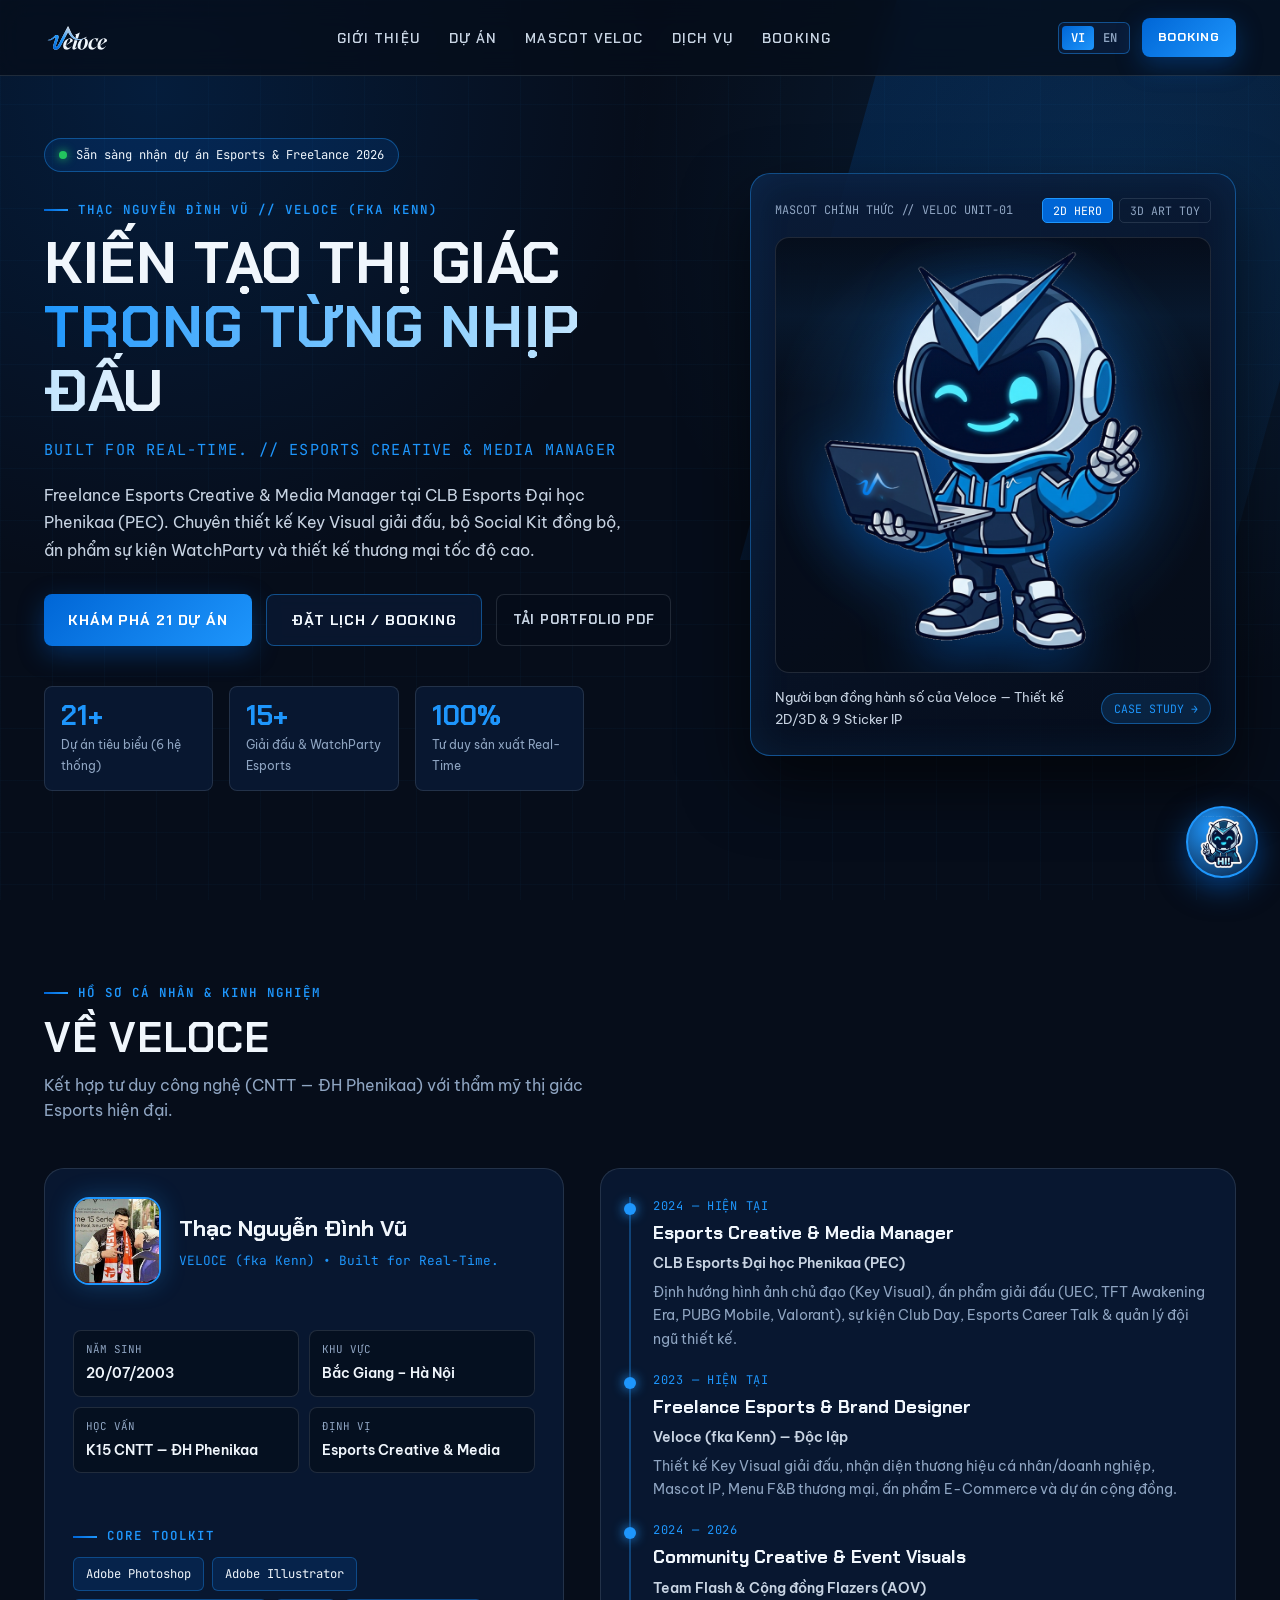
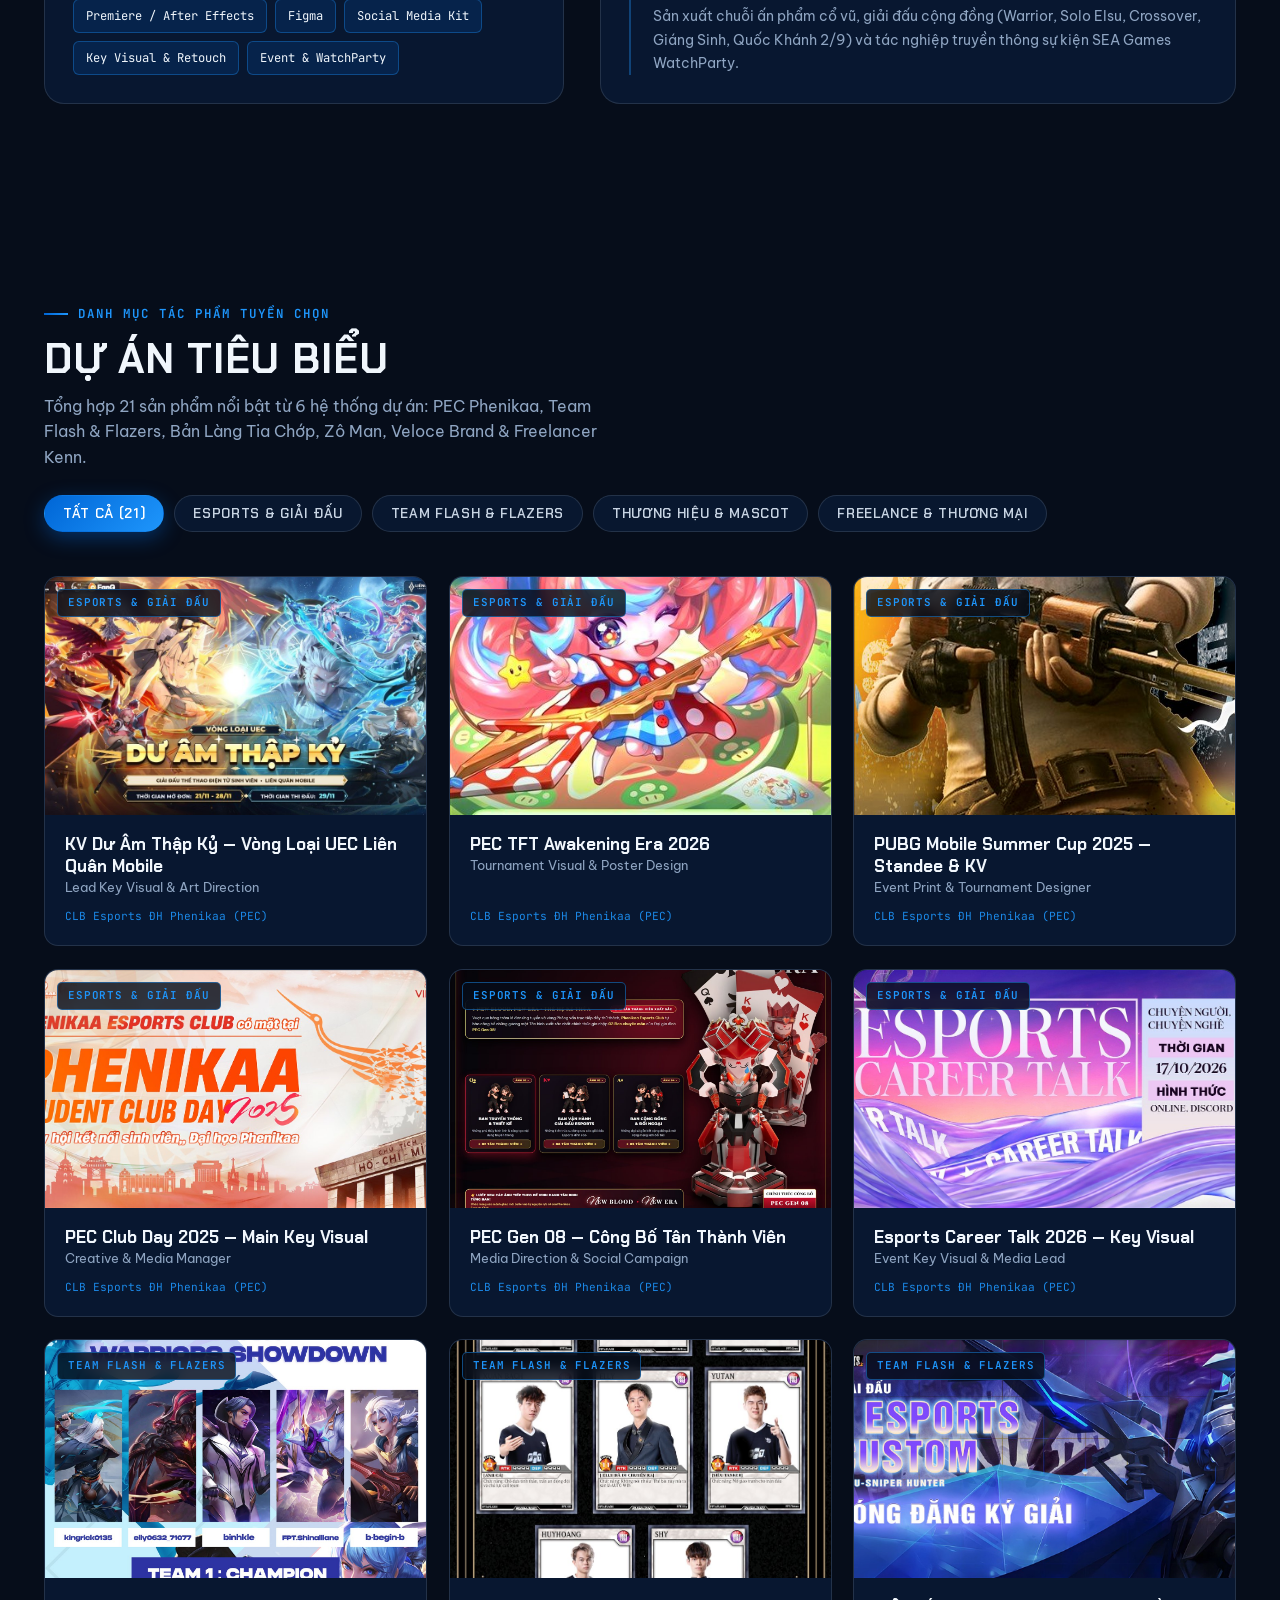
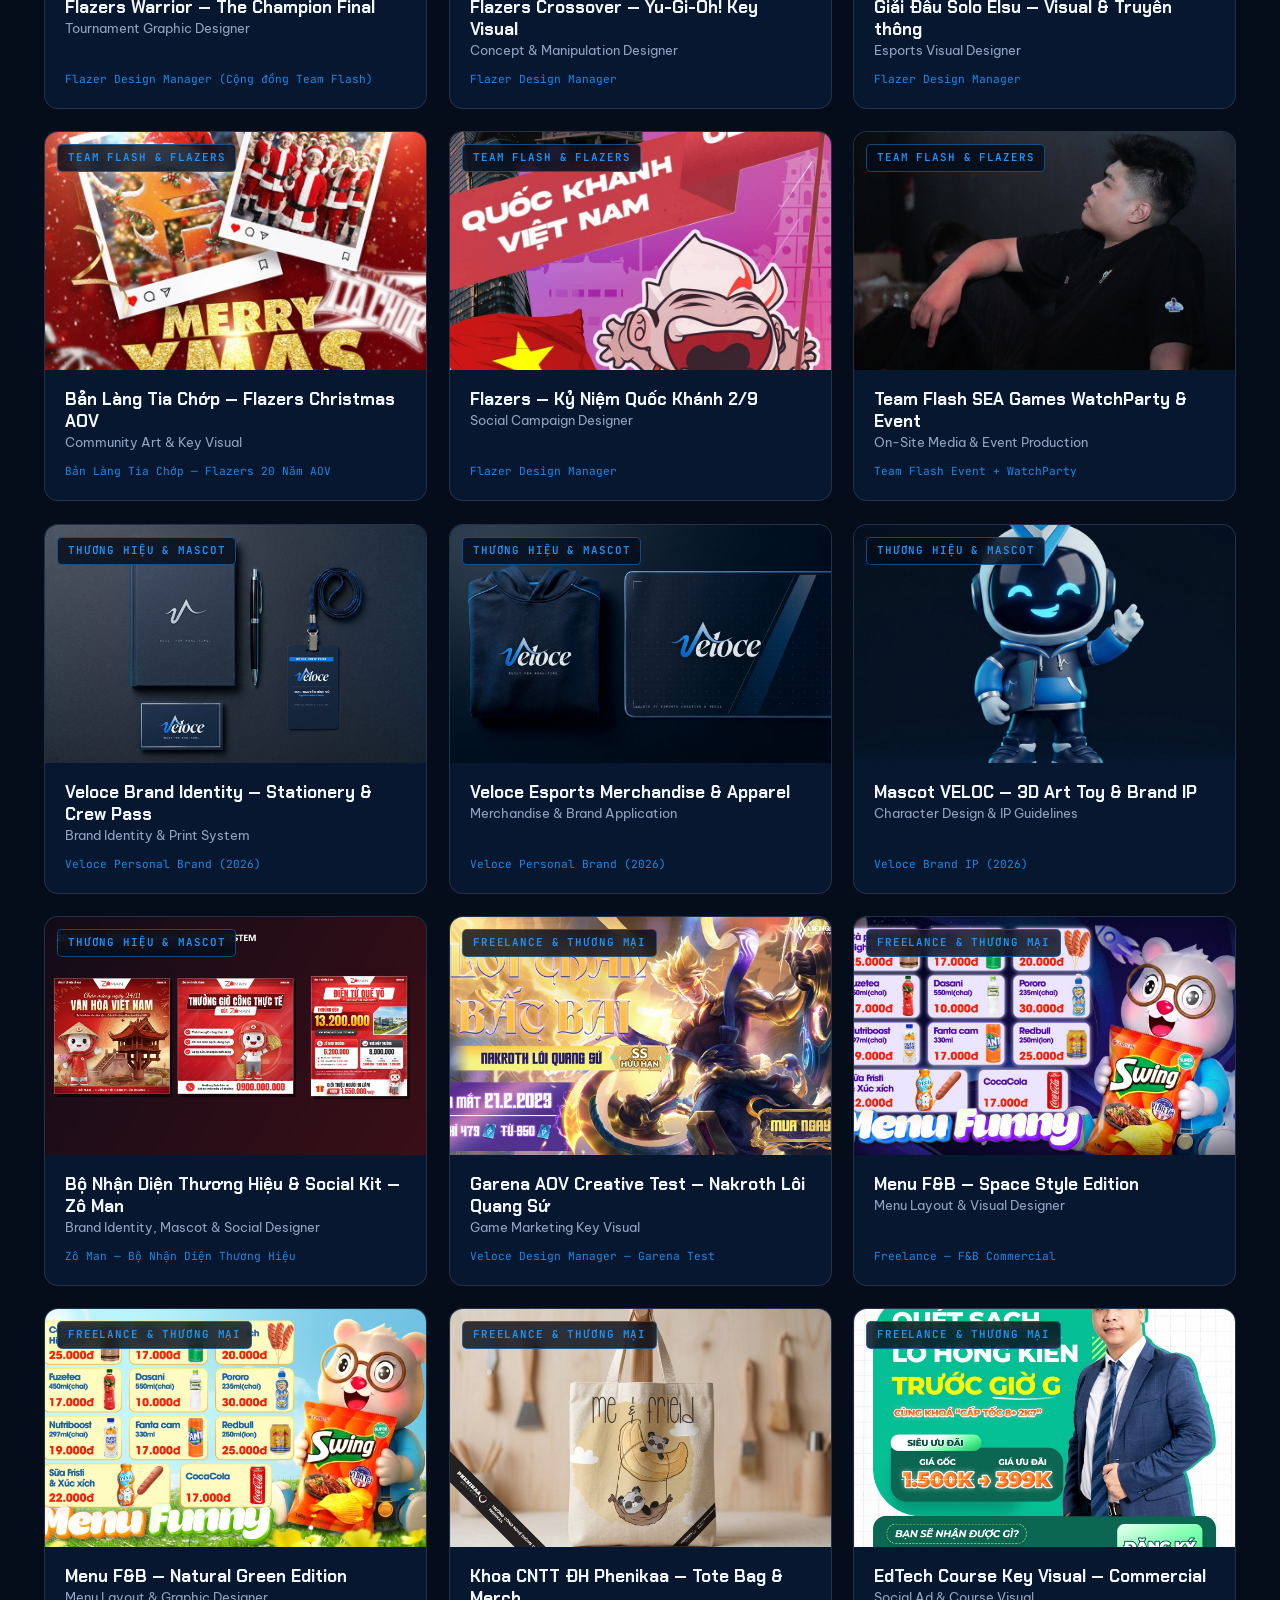
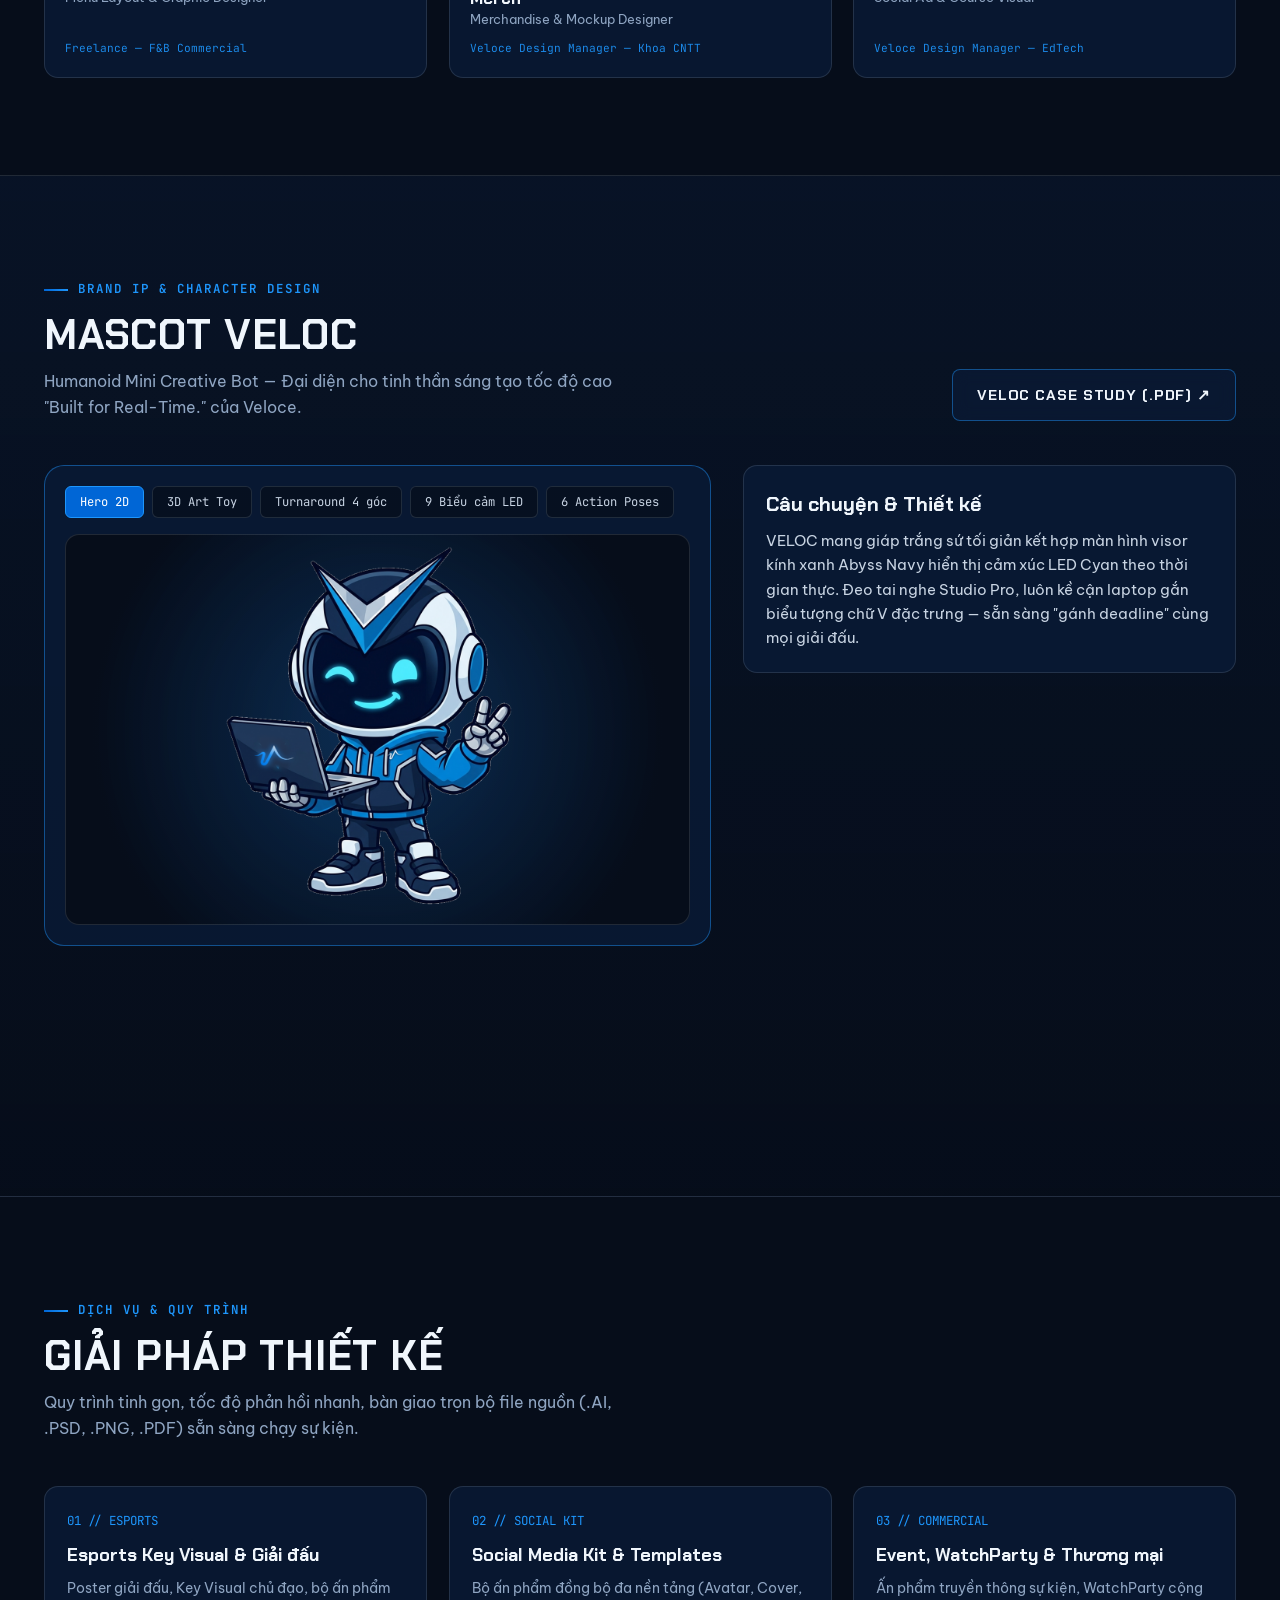
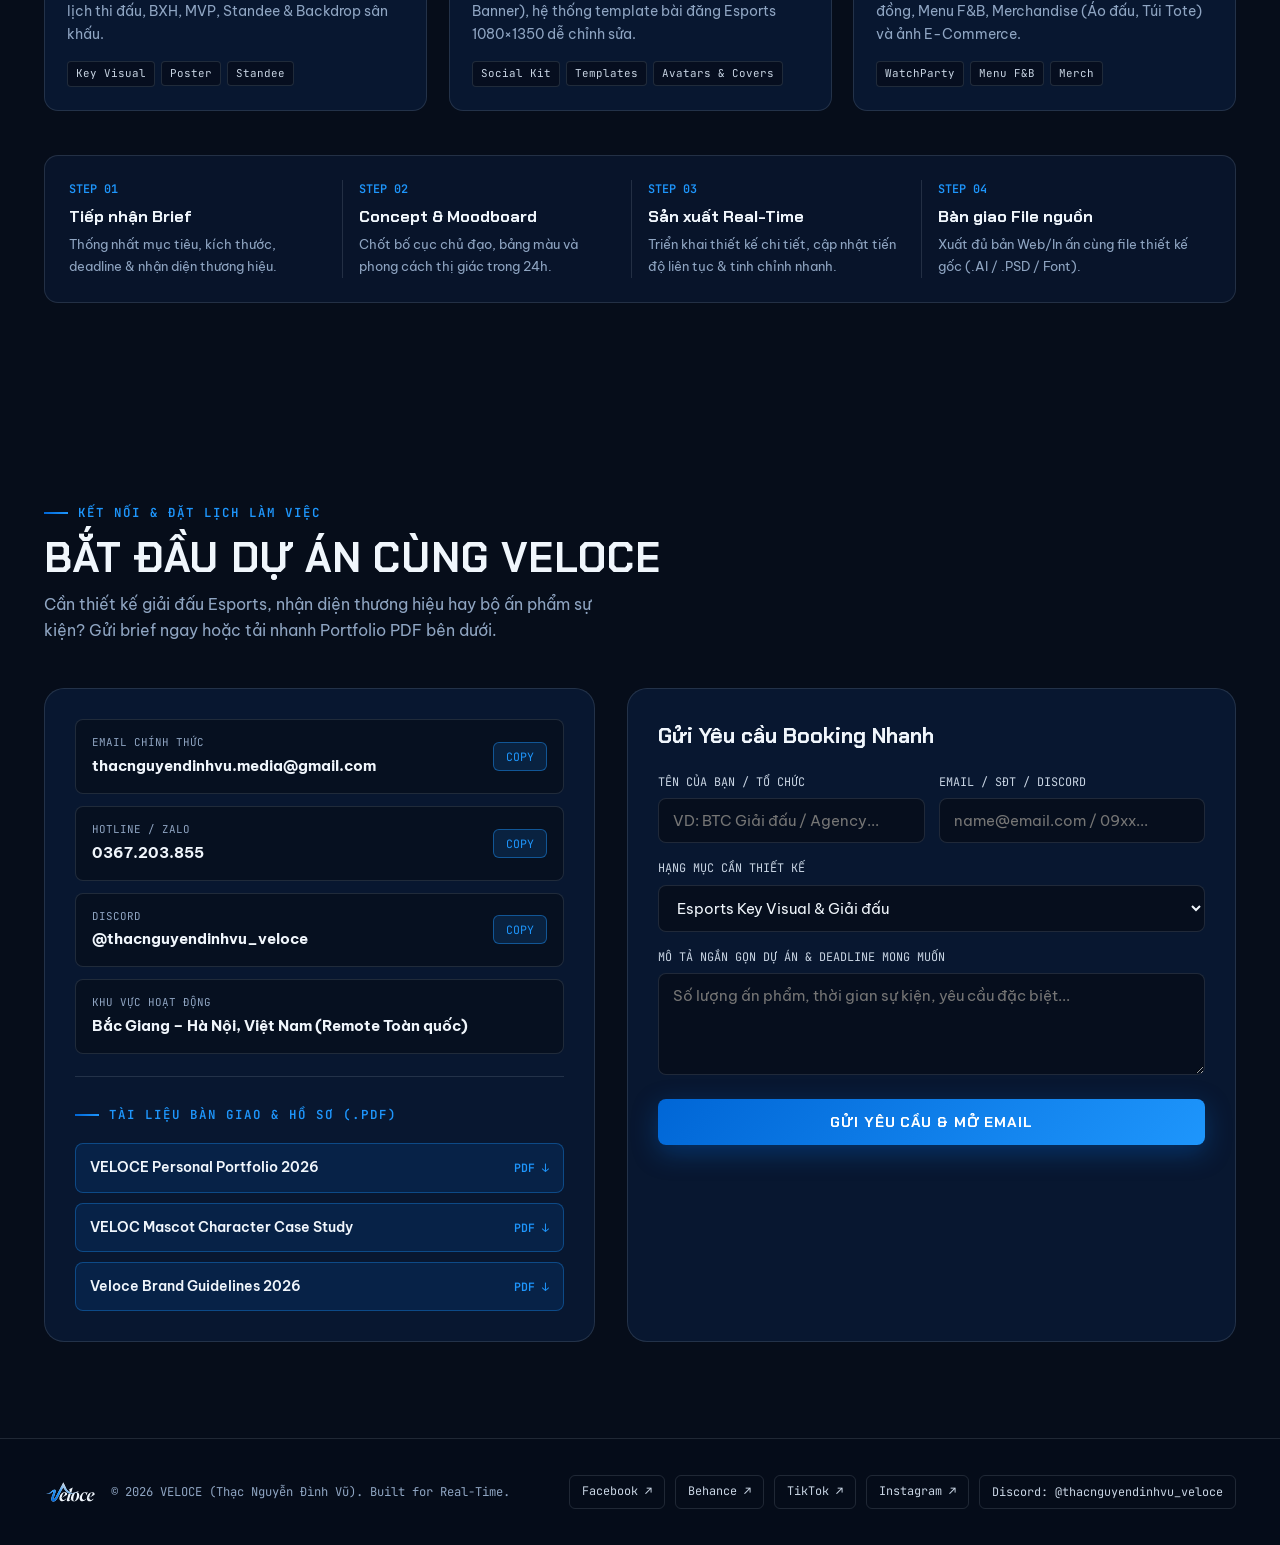
==== index.html @ 4e27f6d6 "Add files via upload" ====
<!DOCTYPE html>
<html lang="vi">
<head>
  <meta charset="UTF-8">
  <meta name="viewport" content="width=device-width, initial-scale=1.0">
  <title>VELOCE — Thạc Nguyễn Đình Vũ | Esports Creative & Media Manager</title>
  <meta name="description" content="Personal Brand & Portfolio Website của Veloce (Thạc Nguyễn Đình Vũ) — Freelance Esports Creative & Media Manager. Built for Real-Time.">
  <link rel="icon" type="image/svg+xml" href="assets/img/brand/favicon.svg">
  <link rel="preconnect" href="https://fonts.googleapis.com">
  <link rel="preconnect" href="https://fonts.gstatic.com" crossorigin>
  <link href="https://fonts.googleapis.com/css2?family=Be+Vietnam+Pro:ital,wght@0,400;0,500;0,600;0,700;1,400&family=Chakra+Petch:ital,wght@0,500;0,600;0,700;1,700&family=JetBrains+Mono:wght@400;500;600;700&display=swap" rel="stylesheet">
  <link rel="stylesheet" href="styles.css">
</head>
<body>

  <!-- ==================== NAVBAR ==================== -->
  <header class="navbar" id="navbar">
    <div class="container nav-inner">
      <a href="#top" class="nav-logo" aria-label="Veloce Home">
        <img src="assets/img/brand/veloce-logo-dark.svg" alt="VELOCE Logo">
      </a>

      <ul class="nav-links" id="navLinks">
        <li><a href="#about" data-i18n="nav_about">Giới thiệu</a></li>
        <li><a href="#portfolio" data-i18n="nav_portfolio">Dự án</a></li>
        <li><a href="#mascot" data-i18n="nav_mascot">Mascot VELOC</a></li>
        <li><a href="#services" data-i18n="nav_services">Dịch vụ</a></li>
        <li><a href="#contact" data-i18n="nav_contact">Booking</a></li>
      </ul>

      <div class="nav-actions">
        <button type="button" class="lang-toggle" id="langToggle" aria-label="Switch Language">
          <span data-lang="vi" class="active">VI</span>
          <span data-lang="en">EN</span>
        </button>
        <a href="#contact" class="btn btn-primary" style="padding:9px 16px;font-size:0.78rem;" data-i18n="nav_contact">Booking</a>
        <button type="button" class="mobile-menu-btn" id="mobileMenuBtn" aria-label="Menu">☰</button>
      </div>
    </div>
  </header>

  <!-- ==================== HERO ==================== -->
  <section class="hero" id="top">
    <div class="hero-blade" aria-hidden="true"></div>
    <div class="container hero-grid">
      <div>
        <div class="status-pill">
          <span class="status-dot"></span>
          <span data-i18n="hero_status">Sẵn sàng nhận dự án Esports & Freelance 2026</span>
        </div>

        <div class="eyebrow" data-i18n="hero_eyebrow">THẠC NGUYỄN ĐÌNH VŨ // VELOCE (FKA KENN)</div>

        <h1 class="hero-title">
          <span data-i18n="hero_title_1">KIẾN TẠO THỊ GIÁC</span><br>
          <span class="accent-text" data-i18n="hero_title_2">TRONG TỪNG NHỊP ĐẤU</span>
        </h1>

        <p class="hero-tagline" data-i18n="hero_tagline">BUILT FOR REAL-TIME. // ESPORTS CREATIVE & MEDIA MANAGER</p>

        <p class="hero-desc" data-i18n="hero_desc">
          Freelance Esports Creative & Media Manager tại CLB Esports Đại học Phenikaa (PEC). Chuyên thiết kế Key Visual giải đấu, bộ Social Kit đồng bộ, ấn phẩm sự kiện WatchParty và thiết kế thương mại tốc độ cao.
        </p>

        <div class="hero-cta">
          <a href="#portfolio" class="btn btn-primary" data-i18n="hero_cta_work">Khám phá 21 Dự án</a>
          <a href="#contact" class="btn btn-outline" data-i18n="hero_cta_book">Đặt lịch / Booking</a>
          <a href="assets/docs/VELOCE_Personal_Portfolio_2026.pdf" target="_blank" class="btn btn-ghost" data-i18n="hero_cta_pdf">Tải Portfolio PDF</a>
        </div>

        <div class="hero-stats">
          <div class="stat-card">
            <div class="stat-value">21+</div>
            <div class="stat-label" data-i18n="stat_1_lbl">Dự án tiêu biểu (6 hệ thống)</div>
          </div>
          <div class="stat-card">
            <div class="stat-value">15+</div>
            <div class="stat-label" data-i18n="stat_2_lbl">Giải đấu & WatchParty Esports</div>
          </div>
          <div class="stat-card">
            <div class="stat-value">100%</div>
            <div class="stat-label" data-i18n="stat_3_lbl">Tư duy sản xuất Real-Time</div>
          </div>
        </div>
      </div>

      <!-- Hero Mascot VELOC Interactive Stage -->
      <div class="hero-stage">
        <div class="stage-topbar">
          <span data-i18n="stage_label">MASCOT CHÍNH THỨC // VELOC UNIT-01</span>
          <div class="stage-mode-btns">
            <button type="button" class="stage-mode-btn active" data-mode="2d">2D HERO</button>
            <button type="button" class="stage-mode-btn" data-mode="3d">3D ART TOY</button>
          </div>
        </div>
        <div class="stage-viewport">
          <img id="heroStageImg" src="assets/img/mascot/veloc_hero_2d.png" alt="Mascot VELOC — Veloce Brand Companion">
        </div>
        <div class="stage-footer">
          <span data-i18n="stage_caption">Người bạn đồng hành số của Veloce — Thiết kế 2D/3D & 9 Sticker IP</span>
          <a href="#mascot" class="stage-badge">CASE STUDY →</a>
        </div>
      </div>
    </div>
  </section>

  <!-- ==================== ABOUT & EXPERIENCE ==================== -->
  <section class="section" id="about">
    <div class="container">
      <div class="section-header">
        <div>
          <div class="eyebrow" data-i18n="about_eyebrow">HỒ SƠ CÁ NHÂN & KINH NGHIỆM</div>
          <h2 class="section-title" data-i18n="about_title">VỀ VELOCE</h2>
          <p class="section-subtitle" data-i18n="about_sub">Kết hợp tư duy công nghệ (CNTT — ĐH Phenikaa) với thẩm mỹ thị giác Esports hiện đại.</p>
        </div>
      </div>

      <div class="about-grid">
        <div class="profile-card">
          <div class="profile-head">
            <img class="profile-avatar" src="assets/img/brand/portrait.jpg" alt="Thạc Nguyễn Đình Vũ — Veloce">
            <div>
              <div class="profile-name">Thạc Nguyễn Đình Vũ</div>
              <div class="profile-alias">VELOCE (fka Kenn) • Built for Real-Time.</div>
            </div>
          </div>

          <div class="profile-meta">
            <div class="meta-item">
              <span data-i18n="meta_dob_lbl">Năm sinh</span>
              <strong>20/07/2003</strong>
            </div>
            <div class="meta-item">
              <span data-i18n="meta_loc_lbl">Khu vực</span>
              <strong data-i18n="meta_loc_val">Bắc Giang – Hà Nội</strong>
            </div>
            <div class="meta-item">
              <span data-i18n="meta_edu_lbl">Học vấn</span>
              <strong data-i18n="meta_edu_val">K15 CNTT — ĐH Phenikaa</strong>
            </div>
            <div class="meta-item">
              <span data-i18n="meta_role_lbl">Định vị</span>
              <strong data-i18n="meta_role_val">Esports Creative & Media</strong>
            </div>
          </div>

          <div>
            <div class="eyebrow" style="margin-bottom:10px;">CORE TOOLKIT</div>
            <div class="skills-wrap">
              <span class="skill-chip">Adobe Photoshop</span>
              <span class="skill-chip">Adobe Illustrator</span>
              <span class="skill-chip">Premiere / After Effects</span>
              <span class="skill-chip">Figma</span>
              <span class="skill-chip">Social Media Kit</span>
              <span class="skill-chip">Key Visual & Retouch</span>
              <span class="skill-chip">Event & WatchParty</span>
            </div>
          </div>
        </div>

        <div class="timeline-card">
          <div class="timeline-list">
            <div class="timeline-item">
              <div class="tl-period" data-i18n="tl_1_period">2024 — HIỆN TẠI</div>
              <div class="tl-role" data-i18n="tl_1_role">Esports Creative & Media Manager</div>
              <div class="tl-org" data-i18n="tl_1_org">CLB Esports Đại học Phenikaa (PEC)</div>
              <p class="tl-desc" data-i18n="tl_1_desc">Định hướng hình ảnh chủ đạo (Key Visual), ấn phẩm giải đấu (UEC, TFT Awakening Era, PUBG Mobile, Valorant), sự kiện Club Day, Esports Career Talk & quản lý đội ngũ thiết kế.</p>
            </div>

            <div class="timeline-item">
              <div class="tl-period" data-i18n="tl_2_period">2023 — HIỆN TẠI</div>
              <div class="tl-role" data-i18n="tl_2_role">Freelance Esports & Brand Designer</div>
              <div class="tl-org" data-i18n="tl_2_org">Veloce (fka Kenn) — Độc lập</div>
              <p class="tl-desc" data-i18n="tl_2_desc">Thiết kế Key Visual giải đấu, nhận diện thương hiệu cá nhân/doanh nghiệp, Mascot IP, Menu F&B thương mại, ấn phẩm E-Commerce và dự án cộng đồng.</p>
            </div>

            <div class="timeline-item">
              <div class="tl-period" data-i18n="tl_3_period">2024 — 2026</div>
              <div class="tl-role" data-i18n="tl_3_role">Community Creative & Event Visuals</div>
              <div class="tl-org" data-i18n="tl_3_org">Team Flash & Cộng đồng Flazers (AOV)</div>
              <p class="tl-desc" data-i18n="tl_3_desc">Sản xuất chuỗi ấn phẩm cổ vũ, giải đấu cộng đồng (Warrior, Solo Elsu, Crossover, Giáng Sinh, Quốc Khánh 2/9) và tác nghiệp truyền thông sự kiện SEA Games WatchParty.</p>
            </div>
          </div>
        </div>
      </div>
    </div>
  </section>

  <!-- ==================== PORTFOLIO GALLERY ==================== -->
  <section class="section" id="portfolio">
    <div class="container">
      <div class="section-header">
        <div>
          <div class="eyebrow" data-i18n="port_eyebrow">DANH MỤC TÁC PHẨM TUYỂN CHỌN</div>
          <h2 class="section-title" data-i18n="port_title">DỰ ÁN TIÊU BIỂU</h2>
          <p class="section-subtitle" data-i18n="port_sub">Tổng hợp 21 sản phẩm nổi bật từ 6 hệ thống dự án: PEC Phenikaa, Team Flash & Flazers, Bản Làng Tia Chớp, Zô Man, Veloce Brand & Freelancer Kenn.</p>
        </div>

        <div class="filter-bar" role="tablist">
          <button type="button" class="filter-btn active" data-filter="all" data-i18n="filter_all">Tất cả (21)</button>
          <button type="button" class="filter-btn" data-filter="esports" data-i18n="filter_esports">Esports & Giải đấu</button>
          <button type="button" class="filter-btn" data-filter="flazers" data-i18n="filter_flazers">Team Flash & Flazers</button>
          <button type="button" class="filter-btn" data-filter="brand" data-i18n="filter_brand">Thương hiệu & Mascot</button>
          <button type="button" class="filter-btn" data-filter="freelance" data-i18n="filter_freelance">Freelance & Thương mại</button>
        </div>
      </div>

      <div class="portfolio-grid" id="portfolioGrid"></div>
    </div>
  </section>

  <!-- ==================== MASCOT VELOC CASE STUDY ==================== -->
  <section class="section mascot-section" id="mascot">
    <div class="container">
      <div class="section-header">
        <div>
          <div class="eyebrow" data-i18n="mascot_eyebrow">BRAND IP & CHARACTER DESIGN</div>
          <h2 class="section-title" data-i18n="mascot_title">MASCOT VELOC</h2>
          <p class="section-subtitle" data-i18n="mascot_sub">Humanoid Mini Creative Bot — Đại diện cho tinh thần sáng tạo tốc độ cao "Built for Real-Time." của Veloce.</p>
        </div>
        <a href="assets/docs/VELOC_Character_Portfolio_CaseStudy.pdf" target="_blank" class="btn btn-outline">
          VELOC Case Study (.PDF) ↗
        </a>
      </div>

      <div class="mascot-showcase">
        <div class="mascot-viewer">
          <div class="mascot-tabs">
            <button type="button" class="mascot-tab active" data-view="2d" data-i18n="tab_2d">Hero 2D</button>
            <button type="button" class="mascot-tab" data-view="3d" data-i18n="tab_3d">3D Art Toy</button>
            <button type="button" class="mascot-tab" data-view="turn" data-i18n="tab_turn">Turnaround 4 góc</button>
            <button type="button" class="mascot-tab" data-view="expr" data-i18n="tab_expr">9 Biểu cảm LED</button>
            <button type="button" class="mascot-tab" data-view="pose" data-i18n="tab_pose">6 Action Poses</button>
          </div>
          <div class="mascot-canvas">
            <img id="mascotMainImg" src="assets/img/mascot/veloc_hero_2d.png" alt="Mascot VELOC Showcase">
          </div>
        </div>

        <div class="mascot-info">
          <div class="lore-box">
            <h3 data-i18n="lore_title">Câu chuyện & Thiết kế</h3>
            <p data-i18n="lore_desc">
              VELOC mang giáp trắng sứ tối giản kết hợp màn hình visor kính xanh Abyss Navy hiển thị cảm xúc LED Cyan theo thời gian thực. Đeo tai nghe Studio Pro, luôn kề cận laptop gắn biểu tượng chữ V đặc trưng — sẵn sàng "gánh deadline" cùng mọi giải đấu.
            </p>
          </div>

          <div class="sticker-dock">
            <div class="eyebrow" style="margin-bottom:4px;" data-i18n="sticker_title">Bộ 9 Sticker VELOC (Bấm để tương tác)</div>
            <div class="sticker-grid" id="stickerGrid"></div>
          </div>
        </div>
      </div>
    </div>
  </section>

  <!-- ==================== SERVICES & WORKFLOW ==================== -->
  <section class="section" id="services">
    <div class="container">
      <div class="section-header">
        <div>
          <div class="eyebrow" data-i18n="svc_eyebrow">DỊCH VỤ & QUY TRÌNH</div>
          <h2 class="section-title" data-i18n="svc_title">GIẢI PHÁP THIẾT KẾ</h2>
          <p class="section-subtitle" data-i18n="svc_sub">Quy trình tinh gọn, tốc độ phản hồi nhanh, bàn giao trọn bộ file nguồn (.AI, .PSD, .PNG, .PDF) sẵn sàng chạy sự kiện.</p>
        </div>
      </div>

      <div class="services-grid">
        <div class="service-card tilt-card reveal">
          <div class="service-num">01 // ESPORTS</div>
          <h3 data-i18n="svc_1_title">Esports Key Visual & Giải đấu</h3>
          <p data-i18n="svc_1_desc">Poster giải đấu, Key Visual chủ đạo, bộ ấn phẩm lịch thi đấu, BXH, MVP, Standee & Backdrop sân khấu.</p>
          <div class="service-tags"><span>Key Visual</span><span>Poster</span><span>Standee</span></div>
        </div>

        <div class="service-card tilt-card reveal">
          <div class="service-num">02 // SOCIAL KIT</div>
          <h3 data-i18n="svc_2_title">Social Media Kit & Templates</h3>
          <p data-i18n="svc_2_desc">Bộ ấn phẩm đồng bộ đa nền tảng (Avatar, Cover, Banner), hệ thống template bài đăng Esports 1080×1350 dễ chỉnh sửa.</p>
          <div class="service-tags"><span>Social Kit</span><span>Templates</span><span>Avatars & Covers</span></div>
        </div>

        <div class="service-card tilt-card reveal">
          <div class="service-num">03 // COMMERCIAL</div>
          <h3 data-i18n="svc_4_title">Event, WatchParty & Thương mại</h3>
          <p data-i18n="svc_4_desc">Ấn phẩm truyền thông sự kiện, WatchParty cộng đồng, Menu F&B, Merchandise (Áo đấu, Túi Tote) và ảnh E-Commerce.</p>
          <div class="service-tags"><span>WatchParty</span><span>Menu F&B</span><span>Merch</span></div>
        </div>
      </div>

      <div class="workflow-strip">
        <div class="wf-step">
          <div class="wf-code">STEP 01</div>
          <h4 data-i18n="wf_1_t">Tiếp nhận Brief</h4>
          <p data-i18n="wf_1_d">Thống nhất mục tiêu, kích thước, deadline & nhận diện thương hiệu.</p>
        </div>
        <div class="wf-step">
          <div class="wf-code">STEP 02</div>
          <h4 data-i18n="wf_2_t">Concept & Moodboard</h4>
          <p data-i18n="wf_2_d">Chốt bố cục chủ đạo, bảng màu và phong cách thị giác trong 24h.</p>
        </div>
        <div class="wf-step">
          <div class="wf-code">STEP 03</div>
          <h4 data-i18n="wf_3_t">Sản xuất Real-Time</h4>
          <p data-i18n="wf_3_d">Triển khai thiết kế chi tiết, cập nhật tiến độ liên tục & tinh chỉnh nhanh.</p>
        </div>
        <div class="wf-step">
          <div class="wf-code">STEP 04</div>
          <h4 data-i18n="wf_4_t">Bàn giao File nguồn</h4>
          <p data-i18n="wf_4_d">Xuất đủ bản Web/In ấn cùng file thiết kế gốc (.AI / .PSD / Font).</p>
        </div>
      </div>
    </div>
  </section>

  <!-- ==================== CONTACT & BOOKING ==================== -->
  <section class="section" id="contact">
    <div class="container">
      <div class="section-header">
        <div>
          <div class="eyebrow" data-i18n="contact_eyebrow">KẾT NỐI & ĐẶT LỊCH LÀM VIỆC</div>
          <h2 class="section-title" data-i18n="contact_title">BẮT ĐẦU DỰ ÁN CÙNG VELOCE</h2>
          <p class="section-subtitle" data-i18n="contact_sub">Cần thiết kế giải đấu Esports, nhận diện thương hiệu hay bộ ấn phẩm sự kiện? Gửi brief ngay hoặc tải nhanh Portfolio PDF bên dưới.</p>
        </div>
      </div>

      <div class="contact-grid">
        <div class="contact-panel">
          <div class="contact-item">
            <div>
              <small data-i18n="contact_email_lbl">EMAIL CHÍNH THỨC</small>
              <strong>thacnguyendinhvu.media@gmail.com</strong>
            </div>
            <button type="button" class="copy-btn" data-copy="thacnguyendinhvu.media@gmail.com">COPY</button>
          </div>

          <div class="contact-item">
            <div>
              <small>HOTLINE / ZALO</small>
              <strong>0367.203.855</strong>
            </div>
            <button type="button" class="copy-btn" data-copy="0367203855">COPY</button>
          </div>

          <div class="contact-item">
            <div>
              <small>DISCORD</small>
              <strong>@thacnguyendinhvu_veloce</strong>
            </div>
            <button type="button" class="copy-btn" data-copy="@thacnguyendinhvu_veloce">COPY</button>
          </div>

          <div class="contact-item">
            <div>
              <small data-i18n="contact_loc_lbl">KHU VỰC HOẠT ĐỘNG</small>
              <strong data-i18n="contact_loc_val">Bắc Giang – Hà Nội, Việt Nam (Remote Toàn quốc)</strong>
            </div>
          </div>

          <div class="download-hub">
            <div class="eyebrow" style="margin-bottom:6px;" data-i18n="dl_title">Tài liệu Bàn giao & Hồ sơ (.PDF)</div>
            <div class="download-links">
              <a class="dl-card" href="assets/docs/VELOCE_Personal_Portfolio_2026.pdf" target="_blank">
                VELOCE Personal Portfolio 2026 <span>PDF ↓</span>
              </a>
              <a class="dl-card" href="assets/docs/VELOC_Character_Portfolio_CaseStudy.pdf" target="_blank">
                VELOC Mascot Character Case Study <span>PDF ↓</span>
              </a>
              <a class="dl-card" href="assets/docs/Veloce_Brand_Guidelines_2026.pdf" target="_blank">
                Veloce Brand Guidelines 2026 <span>PDF ↓</span>
              </a>
            </div>
          </div>
        </div>

        <form class="booking-form" id="bookingForm">
          <h3 style="font-family:var(--font-display);font-size:1.35rem;margin-bottom:18px;" data-i18n="form_title">Gửi Yêu cầu Booking Nhanh</h3>

          <div class="form-row">
            <div class="form-group">
              <label for="bName" data-i18n="f_name">Tên của bạn / Tổ chức</label>
              <input type="text" id="bName" required placeholder="VD: BTC Giải đấu / Agency...">
            </div>
            <div class="form-group">
              <label for="bContact" data-i18n="f_contact">Email / SĐT / Discord</label>
              <input type="text" id="bContact" required placeholder="name@email.com / 09xx...">
            </div>
          </div>

          <div class="form-group">
            <label for="bService" data-i18n="f_service">Hạng mục cần thiết kế</label>
            <select id="bService">
              <option value="Esports Key Visual & Tournament">Esports Key Visual & Giải đấu</option>
              <option value="Social Media Kit & Templates">Social Media Kit & Templates</option>
              <option value="Event / WatchParty / Commercial">Event, WatchParty & Thương mại (Menu / Merch)</option>
            </select>
          </div>

          <div class="form-group">
            <label for="bMsg" data-i18n="f_msg">Mô tả ngắn gọn dự án & Deadline mong muốn</label>
            <textarea id="bMsg" rows="4" required placeholder="Số lượng ấn phẩm, thời gian sự kiện, yêu cầu đặc biệt..."></textarea>
          </div>

          <button type="submit" class="btn btn-primary" style="width:100%;" data-i18n="f_submit">Gửi Yêu cầu & Mở Email</button>
        </form>
      </div>
    </div>
  </section>

  <!-- ==================== FOOTER ==================== -->
  <footer class="footer">
    <div class="container footer-inner">
      <div style="display:flex;align-items:center;gap:14px;flex-wrap:wrap;">
        <img src="assets/img/brand/veloce-logo-dark.svg" alt="Veloce" style="height:24px;">
        <span style="font-family:var(--font-mono);font-size:0.76rem;color:var(--text-muted);" data-i18n="footer_copy">© 2026 VELOCE (Thạc Nguyễn Đình Vũ). Built for Real-Time.</span>
      </div>
      <div class="footer-socials">
        <a href="https://www.facebook.com/TNDVVeloce5207" target="_blank" rel="noopener" class="social-pill">Facebook ↗</a>
        <a href="https://www.behance.net/TNDVVeloce" target="_blank" rel="noopener" class="social-pill">Behance ↗</a>
        <a href="https://www.tiktok.com/@nguyendinhvu_veloce" target="_blank" rel="noopener" class="social-pill">TikTok ↗</a>
        <a href="https://www.instagram.com/thacnguyendinhvu_veloce" target="_blank" rel="noopener" class="social-pill">Instagram ↗</a>
        <button type="button" class="social-pill copy-btn" data-copy="@thacnguyendinhvu_veloce" style="background:none;">Discord: @thacnguyendinhvu_veloce</button>
      </div>
    </div>
  </footer>

  <!-- ==================== LIGHTBOX MODAL ==================== -->
  <div class="lightbox" id="lightbox" role="dialog" aria-modal="true">
    <div class="lightbox-dialog">
      <div class="lightbox-media">
        <button type="button" class="lb-nav lb-prev" id="lbPrev" aria-label="Previous">‹</button>
        <img id="lbImg" src="" alt="">
        <button type="button" class="lb-nav lb-next" id="lbNext" aria-label="Next">›</button>
      </div>
      <div class="lightbox-info">
        <button type="button" class="lb-close" id="lbClose" aria-label="Close">✕</button>
        <div>
          <span class="stage-badge" id="lbCat"></span>
          <h3 id="lbTitle" style="font-family:var(--font-display);font-size:1.35rem;margin:12px 0 10px;line-height:1.25;"></h3>
          <p id="lbDesc" style="font-size:0.9rem;color:var(--frost-silver);margin-bottom:18px;"></p>

          <div class="meta-item" style="margin-bottom:10px;">
            <span data-i18n="lb_client">Hệ thống / Khách hàng</span>
            <strong id="lbClient"></strong>
          </div>
          <div class="meta-item">
            <span data-i18n="lb_role">Vai trò</span>
            <strong id="lbRole"></strong>
          </div>
        </div>
        <div style="display:flex;justify-content:space-between;align-items:center;padding-top:12px;border-top:1px solid var(--border-subtle);font-family:var(--font-mono);font-size:0.76rem;color:var(--text-muted);">
          <span id="lbCounter">1 / 21</span>
          <a href="#contact" onclick="closeLightbox()" style="color:var(--cyan-accent);font-weight:600;" data-i18n="lb_book">ĐẶT THIẾT KẾ TƯƠNG TỰ →</a>
        </div>
      </div>
    </div>
  </div>

  <!-- ==================== FLOATING MASCOT VELOC ASSISTANT ==================== -->
  <div class="veloc-widget">
    <div class="veloc-bubble" id="velocBubble">
      <div class="veloc-bubble-head">
        <span id="velocTag">VELOC // HI!</span>
        <button type="button" id="velocClose" aria-label="Close">✕</button>
      </div>
      <p class="veloc-bubble-msg" id="velocMsg"></p>
      <div class="veloc-quick-actions">
        <a href="#portfolio" class="veloc-quick-btn" data-i18n="veloc_btn_work">21 Dự án</a>
        <a href="#contact" class="veloc-quick-btn">Booking</a>
        <a href="assets/docs/VELOCE_Personal_Portfolio_2026.pdf" target="_blank" class="veloc-quick-btn">Portfolio PDF</a>
      </div>
    </div>
    <button type="button" class="veloc-fab" id="velocFab" aria-label="Mascot VELOC Assistant" title="Bấm để trò chuyện cùng VELOC!">
      <img id="velocFabImg" src="assets/img/mascot/Sticker_09_HI.png" alt="VELOC Assistant">
    </button>
  </div>

  <div class="toast" id="toast"></div>

  <script src="app.js"></script>
</body>
</html>
---- styles.css ----
/* ==========================================================================
   VELOCE PERSONAL BRAND WEBSITE — DESIGN SYSTEM & LAYOUT
   Brand Palette: Abyss Navy (#060D1A) | Deep Space (#0B1D3A) |
                  Veloce Blue (#0066D6) | Electric Cyan (#1E96FC) | Frost (#F0F6FC)
   ========================================================================== */

:root {
  --bg-abyss: #060D1A;
  --bg-space: #0B1D3A;
  --bg-card: rgba(11, 29, 58, 0.72);
  --bg-card-solid: #0D1E3B;
  --blue-core: #0066D6;
  --cyan-accent: #1E96FC;
  --cyan-glow: rgba(30, 150, 252, 0.35);
  --frost-white: #F0F6FC;
  --frost-silver: #C8D4E3;
  --text-muted: #8FA5C2;
  --border-subtle: rgba(200, 212, 227, 0.14);
  --border-bright: rgba(30, 150, 252, 0.45);
  --font-display: 'Chakra Petch', sans-serif;
  --font-body: 'Be Vietnam Pro', sans-serif;
  --font-mono: 'JetBrains Mono', monospace;
  --radius-sm: 8px;
  --radius-md: 14px;
  --radius-lg: 20px;
  --transition: 0.28s cubic-bezier(0.22, 1, 0.36, 1);
}

*, *::before, *::after {
  box-sizing: border-box;
  margin: 0;
  padding: 0;
}

html {
  scroll-behavior: smooth;
  font-size: 16px;
}

body {
  background-color: var(--bg-abyss);
  color: var(--frost-white);
  font-family: var(--font-body);
  line-height: 1.65;
  overflow-x: hidden;
  background-image:
    radial-gradient(circle at 12% 10%, rgba(0, 102, 214, 0.18), transparent 36%),
    radial-gradient(circle at 88% 22%, rgba(30, 150, 252, 0.12), transparent 38%),
    linear-gradient(rgba(30, 150, 252, 0.032) 1px, transparent 1px),
    linear-gradient(90deg, rgba(30, 150, 252, 0.032) 1px, transparent 1px);
  background-size: 100% 100%, 100% 100%, 52px 52px, 52px 52px;
  background-attachment: fixed;
}

img {
  max-width: 100%;
  display: block;
}

a {
  color: inherit;
  text-decoration: none;
}

button {
  font-family: inherit;
  cursor: pointer;
  border: none;
  background: none;
  color: inherit;
}

.container {
  width: 100%;
  max-width: 1240px;
  margin: 0 auto;
  padding: 0 24px;
}

/* ---------- HUD Utility Elements ---------- */
.eyebrow {
  display: inline-flex;
  align-items: center;
  gap: 10px;
  font-family: var(--font-mono);
  font-size: 0.78rem;
  font-weight: 600;
  letter-spacing: 0.16em;
  text-transform: uppercase;
  color: var(--cyan-accent);
  margin-bottom: 12px;
}

.eyebrow::before {
  content: '';
  width: 24px;
  height: 2px;
  background: linear-gradient(90deg, var(--blue-core), var(--cyan-accent));
  display: inline-block;
}

.section {
  padding: 96px 0;
  position: relative;
}

.section-header {
  display: flex;
  justify-content: space-between;
  align-items: flex-end;
  gap: 24px;
  margin-bottom: 44px;
  flex-wrap: wrap;
}

.section-title {
  font-family: var(--font-display);
  font-size: clamp(1.9rem, 3.2vw, 2.75rem);
  font-weight: 700;
  line-height: 1.15;
  letter-spacing: 0.02em;
  text-transform: uppercase;
}

.section-subtitle {
  color: var(--text-muted);
  max-width: 580px;
  font-size: 0.98rem;
  margin-top: 10px;
}

.accent-text {
  background: linear-gradient(100deg, #1E96FC 0%, #8FD1FF 60%, #F0F6FC 100%);
  -webkit-background-clip: text;
  -webkit-text-fill-color: transparent;
}

/* ---------- Buttons ---------- */
.btn {
  display: inline-flex;
  align-items: center;
  justify-content: center;
  gap: 10px;
  padding: 13px 24px;
  border-radius: var(--radius-sm);
  font-family: var(--font-display);
  font-size: 0.92rem;
  font-weight: 700;
  letter-spacing: 0.06em;
  text-transform: uppercase;
  transition: var(--transition);
  position: relative;
  overflow: hidden;
}

.btn-primary {
  background: linear-gradient(135deg, var(--blue-core), var(--cyan-accent));
  color: #FFFFFF;
  box-shadow: 0 8px 26px rgba(0, 102, 214, 0.35);
}

.btn-primary:hover {
  transform: translateY(-2px);
  box-shadow: 0 12px 32px rgba(30, 150, 252, 0.5);
}

.btn-outline {
  background: rgba(11, 29, 58, 0.65);
  border: 1px solid var(--border-bright);
  color: var(--frost-white);
  backdrop-filter: blur(8px);
}

.btn-outline:hover {
  background: rgba(30, 150, 252, 0.14);
  border-color: var(--cyan-accent);
  transform: translateY(-2px);
}

.btn-ghost {
  padding: 9px 16px;
  font-size: 0.82rem;
  border: 1px solid var(--border-subtle);
  background: rgba(6, 13, 26, 0.55);
  color: var(--frost-silver);
}

.btn-ghost:hover {
  border-color: var(--cyan-accent);
  color: var(--frost-white);
}

/* ---------- Navbar ---------- */
.navbar {
  position: fixed;
  top: 0;
  left: 0;
  right: 0;
  z-index: 900;
  height: 76px;
  display: flex;
  align-items: center;
  background: rgba(6, 13, 26, 0.78);
  backdrop-filter: blur(14px);
  border-bottom: 1px solid var(--border-subtle);
  transition: var(--transition);
}

.navbar.scrolled {
  height: 66px;
  background: rgba(6, 13, 26, 0.94);
  box-shadow: 0 10px 30px rgba(0, 0, 0, 0.38);
}

.nav-inner {
  display: flex;
  align-items: center;
  justify-content: space-between;
  gap: 20px;
}

.nav-logo {
  display: flex;
  align-items: center;
  gap: 12px;
}

.nav-logo img {
  height: 30px;
  width: auto;
}

.nav-links {
  display: flex;
  align-items: center;
  gap: 28px;
  list-style: none;
}

.nav-links a {
  font-family: var(--font-display);
  font-size: 0.86rem;
  font-weight: 600;
  letter-spacing: 0.08em;
  text-transform: uppercase;
  color: var(--frost-silver);
  transition: color 0.2s;
  position: relative;
}

.nav-links a:hover,
.nav-links a.active {
  color: var(--cyan-accent);
}

.nav-actions {
  display: flex;
  align-items: center;
  gap: 12px;
}

.lang-toggle {
  display: inline-flex;
  align-items: center;
  background: rgba(11, 29, 58, 0.9);
  border: 1px solid var(--border-bright);
  border-radius: 6px;
  padding: 3px;
  font-family: var(--font-mono);
  font-size: 0.76rem;
  font-weight: 600;
}

.lang-toggle span {
  padding: 4px 9px;
  border-radius: 4px;
  transition: var(--transition);
  color: var(--text-muted);
}

.lang-toggle span.active {
  background: linear-gradient(135deg, var(--blue-core), var(--cyan-accent));
  color: #FFF;
}

.mobile-menu-btn {
  display: none;
  width: 40px;
  height: 40px;
  border-radius: 8px;
  border: 1px solid var(--border-subtle);
  align-items: center;
  justify-content: center;
  font-size: 1.25rem;
}

/* ---------- Hero Section ---------- */
.hero {
  padding: 138px 0 88px;
  position: relative;
  overflow: hidden;
}

.hero-blade {
  position: absolute;
  top: -120px;
  right: -140px;
  width: 680px;
  height: 680px;
  background: linear-gradient(135deg, rgba(0, 102, 214, 0.22), rgba(30, 150, 252, 0.04));
  clip-path: polygon(28% 0, 100% 0, 72% 100%, 0% 100%);
  pointer-events: none;
  z-index: 0;
}

.hero-grid {
  display: grid;
  grid-template-columns: 1.15fr 0.85fr;
  gap: 48px;
  align-items: center;
  position: relative;
  z-index: 1;
}

.hero-grid > *,
.about-grid > *,
.mascot-showcase > *,
.contact-grid > * {
  min-width: 0;
}

.status-pill {
  display: inline-flex;
  align-items: center;
  gap: 9px;
  padding: 6px 14px;
  border-radius: 999px;
  background: rgba(0, 102, 214, 0.16);
  border: 1px solid rgba(30, 150, 252, 0.4);
  font-family: var(--font-mono);
  font-size: 0.76rem;
  color: var(--frost-white);
  margin-bottom: 20px;
}

.status-dot {
  width: 8px;
  height: 8px;
  border-radius: 50%;
  background: #22C55E;
  box-shadow: 0 0 10px #22C55E;
  animation: pulseDot 1.8s infinite;
}

@keyframes pulseDot {
  0%, 100% { opacity: 1; transform: scale(1); }
  50% { opacity: 0.45; transform: scale(1.3); }
}

.hero-title {
  font-family: var(--font-display);
  font-size: clamp(2.4rem, 4.6vw, 4rem);
  font-weight: 700;
  line-height: 1.08;
  letter-spacing: 0.01em;
  text-transform: uppercase;
  margin-bottom: 14px;
}

.hero-tagline {
  font-family: var(--font-mono);
  font-size: 0.95rem;
  color: var(--cyan-accent);
  letter-spacing: 0.08em;
  margin-bottom: 20px;
}

.hero-desc {
  color: var(--frost-silver);
  font-size: 1.03rem;
  max-width: 590px;
  margin-bottom: 30px;
}

.hero-cta {
  display: flex;
  flex-wrap: wrap;
  gap: 14px;
  margin-bottom: 40px;
}

.hero-stats {
  display: grid;
  grid-template-columns: repeat(3, 1fr);
  gap: 16px;
  max-width: 540px;
}

.stat-card {
  background: var(--bg-card);
  border: 1px solid var(--border-subtle);
  border-radius: var(--radius-sm);
  padding: 14px 16px;
  backdrop-filter: blur(8px);
}

.stat-value {
  font-family: var(--font-display);
  font-size: 1.7rem;
  font-weight: 700;
  color: var(--cyan-accent);
  line-height: 1.1;
}

.stat-label {
  font-size: 0.78rem;
  color: var(--text-muted);
  margin-top: 4px;
}

/* Hero Mascot Stage — 3D Perspective & Depth */
.hero-stage {
  position: relative;
  background: linear-gradient(155deg, rgba(11, 29, 58, 0.92), rgba(6, 13, 26, 0.94));
  border: 1px solid var(--border-bright);
  border-radius: var(--radius-lg);
  padding: 24px;
  box-shadow: 0 28px 65px rgba(0, 0, 0, 0.6), inset 0 0 42px rgba(30, 150, 252, 0.1);
  transform-style: preserve-3d;
  transition: transform 0.22s ease-out, box-shadow 0.3s ease;
  will-change: transform;
}

.hero-stage::after {
  content: '';
  position: absolute;
  inset: 0;
  border-radius: var(--radius-lg);
  background: radial-gradient(circle at var(--mx, 50%) var(--my, 50%), rgba(143, 209, 255, 0.22), transparent 55%);
  opacity: 0;
  pointer-events: none;
  transition: opacity 0.3s ease;
}

.hero-stage:hover::after {
  opacity: 1;
}

.stage-topbar {
  display: flex;
  justify-content: space-between;
  align-items: center;
  margin-bottom: 14px;
  font-family: var(--font-mono);
  font-size: 0.74rem;
  color: var(--text-muted);
}

.stage-mode-btns {
  display: flex;
  gap: 6px;
}

.stage-mode-btn {
  padding: 4px 10px;
  border-radius: 5px;
  font-family: var(--font-mono);
  font-size: 0.72rem;
  border: 1px solid var(--border-subtle);
  color: var(--text-muted);
  transition: var(--transition);
}

.stage-mode-btn.active {
  background: var(--blue-core);
  border-color: var(--cyan-accent);
  color: #FFF;
}

.stage-viewport {
  position: relative;
  aspect-ratio: 1 / 1;
  border-radius: var(--radius-md);
  background: radial-gradient(circle at 50% 48%, rgba(30, 150, 252, 0.28), rgba(6, 13, 26, 0.92) 72%);
  overflow: hidden;
  display: flex;
  align-items: center;
  justify-content: center;
  border: 1px solid var(--border-subtle);
  transform: translateZ(24px);
}

.stage-viewport::before {
  content: '';
  position: absolute;
  inset: 0;
  background: linear-gradient(180deg, transparent 0%, rgba(30, 150, 252, 0.08) 50%, transparent 100%);
  height: 36%;
  animation: hudScan 4.5s linear infinite;
  pointer-events: none;
  z-index: 2;
}

@keyframes hudScan {
  0% { transform: translateY(-100%); }
  100% { transform: translateY(380%); }
}

.stage-viewport img {
  width: 100%;
  height: 100%;
  object-fit: contain;
  transition: transform 0.45s ease;
  animation: float3D 4.2s ease-in-out infinite;
  filter: drop-shadow(0 18px 28px rgba(0, 102, 214, 0.42));
}

@keyframes float3D {
  0%, 100% { transform: translateY(0px) scale(1); }
  50% { transform: translateY(-9px) scale(1.018); }
}

.stage-viewport img.cover-fit {
  object-fit: cover;
  animation: none;
  filter: none;
}

.stage-viewport:hover img {
  transform: scale(1.045);
}

.stage-footer {
  display: flex;
  justify-content: space-between;
  align-items: center;
  margin-top: 14px;
  gap: 12px;
  font-size: 0.82rem;
  color: var(--frost-silver);
}

.stage-badge {
  font-family: var(--font-mono);
  font-size: 0.72rem;
  padding: 5px 12px;
  border-radius: 999px;
  background: rgba(30, 150, 252, 0.16);
  border: 1px solid var(--border-bright);
  color: var(--cyan-accent);
  white-space: nowrap;
  flex-shrink: 0;
}

/* ---------- About & Experience ---------- */
.about-grid {
  display: grid;
  grid-template-columns: 0.9fr 1.1fr;
  gap: 36px;
  align-items: stretch;
}

.profile-card {
  background: var(--bg-card);
  border: 1px solid var(--border-subtle);
  border-radius: var(--radius-lg);
  padding: 28px;
  display: flex;
  flex-direction: column;
  justify-content: space-between;
  gap: 20px;
}

.profile-head {
  display: flex;
  align-items: center;
  gap: 18px;
}

.profile-avatar {
  width: 88px;
  height: 88px;
  border-radius: 16px;
  object-fit: cover;
  border: 2px solid var(--cyan-accent);
  box-shadow: 0 0 24px rgba(30, 150, 252, 0.3);
}

.profile-name {
  font-family: var(--font-display);
  font-size: 1.4rem;
  font-weight: 700;
}

.profile-alias {
  font-family: var(--font-mono);
  font-size: 0.8rem;
  color: var(--cyan-accent);
  margin-top: 2px;
}

.profile-meta {
  display: grid;
  grid-template-columns: 1fr 1fr;
  gap: 10px;
}

.meta-item {
  background: rgba(6, 13, 26, 0.65);
  border: 1px solid var(--border-subtle);
  border-radius: var(--radius-sm);
  padding: 10px 12px;
}

.meta-item span {
  display: block;
  font-family: var(--font-mono);
  font-size: 0.68rem;
  color: var(--text-muted);
  text-transform: uppercase;
}

.meta-item strong {
  font-size: 0.86rem;
  color: var(--frost-white);
  font-weight: 600;
}

.skills-wrap {
  display: flex;
  flex-wrap: wrap;
  gap: 8px;
}

.skill-chip {
  font-family: var(--font-mono);
  font-size: 0.76rem;
  padding: 6px 12px;
  border-radius: 6px;
  background: rgba(0, 102, 214, 0.16);
  border: 1px solid rgba(30, 150, 252, 0.35);
  color: var(--frost-white);
}

.timeline-card {
  background: var(--bg-card);
  border: 1px solid var(--border-subtle);
  border-radius: var(--radius-lg);
  padding: 28px;
}

.timeline-list {
  display: flex;
  flex-direction: column;
  gap: 20px;
  position: relative;
  padding-left: 22px;
  border-left: 2px solid rgba(30, 150, 252, 0.35);
}

.timeline-item {
  position: relative;
}

.timeline-item::before {
  content: '';
  position: absolute;
  left: -29px;
  top: 6px;
  width: 12px;
  height: 12px;
  border-radius: 50%;
  background: var(--cyan-accent);
  box-shadow: 0 0 12px var(--cyan-accent);
}

.tl-period {
  font-family: var(--font-mono);
  font-size: 0.75rem;
  color: var(--cyan-accent);
  letter-spacing: 0.06em;
}

.tl-role {
  font-family: var(--font-display);
  font-size: 1.12rem;
  font-weight: 700;
  margin: 2px 0 4px;
}

.tl-org {
  font-size: 0.86rem;
  color: var(--frost-silver);
  font-weight: 600;
  margin-bottom: 6px;
}

.tl-desc {
  font-size: 0.88rem;
  color: var(--text-muted);
}

/* ---------- Portfolio Gallery ---------- */
.filter-bar {
  display: flex;
  flex-wrap: wrap;
  gap: 10px;
}

.filter-btn {
  padding: 9px 18px;
  border-radius: 999px;
  font-family: var(--font-display);
  font-size: 0.84rem;
  font-weight: 600;
  letter-spacing: 0.05em;
  text-transform: uppercase;
  background: rgba(11, 29, 58, 0.7);
  border: 1px solid var(--border-subtle);
  color: var(--frost-silver);
  transition: var(--transition);
}

.filter-btn:hover {
  border-color: var(--cyan-accent);
  color: var(--frost-white);
}

.filter-btn.active {
  background: linear-gradient(135deg, var(--blue-core), var(--cyan-accent));
  border-color: transparent;
  color: #FFF;
  box-shadow: 0 6px 20px rgba(0, 102, 214, 0.4);
}

.portfolio-grid {
  display: grid;
  grid-template-columns: repeat(3, 1fr);
  gap: 22px;
}

.project-card {
  background: var(--bg-card);
  border: 1px solid var(--border-subtle);
  border-radius: var(--radius-md);
  overflow: hidden;
  display: flex;
  flex-direction: column;
  transition: var(--transition);
  cursor: pointer;
}

.project-card:hover {
  transform: translateY(-6px);
  border-color: var(--cyan-accent);
  box-shadow: 0 18px 42px rgba(0, 0, 0, 0.5), 0 0 24px rgba(30, 150, 252, 0.18);
}

.project-thumb {
  position: relative;
  aspect-ratio: 16 / 10;
  overflow: hidden;
  background: #060D1A;
}

.project-thumb img {
  width: 100%;
  height: 100%;
  object-fit: cover;
  transition: transform 0.5s cubic-bezier(0.22, 1, 0.36, 1);
}

.project-card:hover .project-thumb img {
  transform: scale(1.06);
}

.project-cat-badge {
  position: absolute;
  top: 12px;
  left: 12px;
  font-family: var(--font-mono);
  font-size: 0.68rem;
  font-weight: 600;
  text-transform: uppercase;
  letter-spacing: 0.08em;
  padding: 4px 10px;
  border-radius: 5px;
  background: rgba(6, 13, 26, 0.82);
  border: 1px solid var(--border-bright);
  color: var(--cyan-accent);
  backdrop-filter: blur(6px);
}

.project-zoom-hint {
  position: absolute;
  right: 12px;
  bottom: 12px;
  width: 34px;
  height: 34px;
  border-radius: 8px;
  background: rgba(6, 13, 26, 0.82);
  border: 1px solid var(--border-subtle);
  display: flex;
  align-items: center;
  justify-content: center;
  color: var(--frost-white);
  opacity: 0;
  transform: translateY(6px);
  transition: var(--transition);
}

.project-card:hover .project-zoom-hint {
  opacity: 1;
  transform: translateY(0);
}

.project-body {
  padding: 18px 20px 20px;
  flex: 1;
  display: flex;
  flex-direction: column;
  justify-content: space-between;
  gap: 8px;
}

.project-title {
  font-family: var(--font-display);
  font-size: 1.06rem;
  font-weight: 700;
  line-height: 1.3;
  color: var(--frost-white);
}

.project-meta {
  font-size: 0.83rem;
  color: var(--text-muted);
}

.project-source {
  font-family: var(--font-mono);
  font-size: 0.7rem;
  color: var(--cyan-accent);
  opacity: 0.9;
}

/* ---------- Mascot VELOC Case Study Section ---------- */
.mascot-section {
  background: linear-gradient(180deg, rgba(11, 29, 58, 0.36), rgba(6, 13, 26, 0.6));
  border-top: 1px solid var(--border-subtle);
  border-bottom: 1px solid var(--border-subtle);
}

.mascot-showcase {
  display: grid;
  grid-template-columns: 1.15fr 0.85fr;
  gap: 32px;
  align-items: start;
}

.mascot-viewer {
  background: var(--bg-card);
  border: 1px solid var(--border-bright);
  border-radius: var(--radius-lg);
  padding: 20px;
}

.mascot-tabs {
  display: flex;
  flex-wrap: wrap;
  gap: 8px;
  margin-bottom: 16px;
}

.mascot-tab {
  padding: 7px 14px;
  border-radius: 6px;
  font-family: var(--font-mono);
  font-size: 0.76rem;
  background: rgba(6, 13, 26, 0.7);
  border: 1px solid var(--border-subtle);
  color: var(--frost-silver);
  transition: var(--transition);
}

.mascot-tab.active {
  background: var(--blue-core);
  border-color: var(--cyan-accent);
  color: #FFF;
}

.mascot-canvas {
  aspect-ratio: 16 / 10;
  border-radius: var(--radius-md);
  background: radial-gradient(circle at 50% 50%, rgba(30, 150, 252, 0.18), #060D1A 78%);
  border: 1px solid var(--border-subtle);
  overflow: hidden;
  display: flex;
  align-items: center;
  justify-content: center;
}

.mascot-canvas img {
  width: 100%;
  height: 100%;
  object-fit: contain;
}

.mascot-info {
  display: flex;
  flex-direction: column;
  gap: 20px;
}

.lore-box {
  background: var(--bg-card);
  border: 1px solid var(--border-subtle);
  border-radius: var(--radius-md);
  padding: 22px;
}

.lore-box h3 {
  font-family: var(--font-display);
  font-size: 1.25rem;
  margin-bottom: 8px;
}

.lore-box p {
  font-size: 0.92rem;
  color: var(--frost-silver);
}

.sticker-dock {
  background: var(--bg-card);
  border: 1px solid var(--border-subtle);
  border-radius: var(--radius-md);
  padding: 20px;
}

.sticker-grid {
  display: grid;
  grid-template-columns: repeat(3, 1fr);
  gap: 10px;
  margin-top: 12px;
}

.sticker-btn {
  background: rgba(6, 13, 26, 0.7);
  border: 1px solid var(--border-subtle);
  border-radius: 10px;
  padding: 8px;
  display: flex;
  flex-direction: column;
  align-items: center;
  gap: 4px;
  transition: var(--transition);
}

.sticker-btn:hover,
.sticker-btn.active {
  border-color: var(--cyan-accent);
  background: rgba(30, 150, 252, 0.15);
  transform: translateY(-3px);
}

.sticker-btn img {
  width: 64px;
  height: 64px;
  object-fit: contain;
}

.sticker-btn span {
  font-family: var(--font-mono);
  font-size: 0.66rem;
  color: var(--text-muted);
}

/* ---------- Services & Workflow ---------- */
.services-grid {
  display: grid;
  grid-template-columns: repeat(3, 1fr);
  gap: 22px;
  margin-bottom: 44px;
}

/* ---------- 3D Tilt & Scroll Reveal Effects ---------- */
.tilt-card {
  transform-style: preserve-3d;
  will-change: transform;
  position: relative;
}

.tilt-card::before {
  content: '';
  position: absolute;
  inset: 0;
  border-radius: inherit;
  background: radial-gradient(circle at var(--mx, 50%) var(--my, 50%), rgba(30, 150, 252, 0.22), transparent 58%);
  opacity: 0;
  pointer-events: none;
  transition: opacity 0.28s ease;
  z-index: 3;
}

.tilt-card:hover::before {
  opacity: 1;
}

.reveal {
  opacity: 0;
  transform: translateY(26px) perspective(900px) rotateX(5deg);
  transition: opacity 0.65s cubic-bezier(0.22, 1, 0.36, 1), transform 0.65s cubic-bezier(0.22, 1, 0.36, 1);
}

.reveal.visible {
  opacity: 1;
  transform: translateY(0) perspective(900px) rotateX(0deg);
}

.hero-blade {
  animation: bladeDrift 12s ease-in-out infinite alternate;
}

@keyframes bladeDrift {
  0% { transform: translate(0, 0) rotate(0deg); }
  100% { transform: translate(-24px, 16px) rotate(1.5deg); }
}

.veloc-fab {
  animation: fabPulse 3.4s ease-in-out infinite;
}

@keyframes fabPulse {
  0%, 100% { box-shadow: 0 10px 30px rgba(0, 102, 214, 0.55); transform: translateY(0); }
  50% { box-shadow: 0 16px 38px rgba(30, 150, 252, 0.78); transform: translateY(-5px); }
}

.service-card {
  background: var(--bg-card);
  border: 1px solid var(--border-subtle);
  border-radius: var(--radius-md);
  padding: 24px 22px;
  transition: var(--transition);
  position: relative;
}

.service-card:hover {
  border-color: var(--cyan-accent);
  transform: translateY(-4px);
}

.service-num {
  font-family: var(--font-mono);
  font-size: 0.78rem;
  color: var(--cyan-accent);
  margin-bottom: 12px;
}

.service-card h3 {
  font-family: var(--font-display);
  font-size: 1.12rem;
  font-weight: 700;
  margin-bottom: 10px;
  line-height: 1.3;
}

.service-card p {
  font-size: 0.88rem;
  color: var(--text-muted);
  margin-bottom: 14px;
}

.service-tags {
  display: flex;
  flex-wrap: wrap;
  gap: 6px;
}

.service-tags span {
  font-family: var(--font-mono);
  font-size: 0.68rem;
  padding: 3px 8px;
  border-radius: 4px;
  background: rgba(6, 13, 26, 0.75);
  border: 1px solid var(--border-subtle);
  color: var(--frost-silver);
}

.workflow-strip {
  display: grid;
  grid-template-columns: repeat(4, 1fr);
  gap: 16px;
  background: rgba(11, 29, 58, 0.55);
  border: 1px solid var(--border-subtle);
  border-radius: var(--radius-md);
  padding: 24px;
}

.wf-step {
  padding-right: 12px;
  border-right: 1px solid var(--border-subtle);
}

.wf-step:last-child {
  border-right: none;
}

.wf-step .wf-code {
  font-family: var(--font-mono);
  font-size: 0.74rem;
  color: var(--cyan-accent);
  font-weight: 600;
}

.wf-step h4 {
  font-family: var(--font-display);
  font-size: 1rem;
  margin: 4px 0;
}

.wf-step p {
  font-size: 0.83rem;
  color: var(--text-muted);
}

/* ---------- Contact & Booking ---------- */
.contact-grid {
  display: grid;
  grid-template-columns: 0.95fr 1.05fr;
  gap: 32px;
}

.contact-panel,
.booking-form {
  background: var(--bg-card);
  border: 1px solid var(--border-subtle);
  border-radius: var(--radius-lg);
  padding: 30px;
}

.contact-item {
  display: flex;
  align-items: center;
  justify-content: space-between;
  gap: 12px;
  padding: 14px 16px;
  background: rgba(6, 13, 26, 0.7);
  border: 1px solid var(--border-subtle);
  border-radius: var(--radius-sm);
  margin-bottom: 12px;
}

.contact-item small {
  display: block;
  font-family: var(--font-mono);
  font-size: 0.68rem;
  color: var(--text-muted);
  text-transform: uppercase;
}

.contact-item strong {
  font-size: 0.94rem;
  color: var(--frost-white);
  word-break: break-all;
}

.copy-btn {
  padding: 6px 12px;
  border-radius: 6px;
  font-family: var(--font-mono);
  font-size: 0.72rem;
  background: rgba(30, 150, 252, 0.15);
  border: 1px solid var(--border-bright);
  color: var(--cyan-accent);
  flex-shrink: 0;
  transition: var(--transition);
}

.copy-btn:hover {
  background: var(--blue-core);
  color: #FFF;
}

.download-hub {
  margin-top: 22px;
  padding-top: 20px;
  border-top: 1px solid var(--border-subtle);
}

.download-links {
  display: flex;
  flex-direction: column;
  gap: 10px;
  margin-top: 12px;
}

.dl-card {
  display: flex;
  align-items: center;
  justify-content: space-between;
  padding: 12px 14px;
  border-radius: var(--radius-sm);
  background: rgba(0, 102, 214, 0.14);
  border: 1px solid rgba(30, 150, 252, 0.35);
  font-size: 0.88rem;
  font-weight: 600;
  transition: var(--transition);
}

.dl-card:hover {
  background: rgba(30, 150, 252, 0.24);
  transform: translateX(4px);
}

.dl-card span {
  font-family: var(--font-mono);
  font-size: 0.72rem;
  color: var(--cyan-accent);
}

.form-group {
  margin-bottom: 16px;
}

.form-group label {
  display: block;
  font-family: var(--font-mono);
  font-size: 0.74rem;
  color: var(--frost-silver);
  text-transform: uppercase;
  margin-bottom: 6px;
}

.form-group input,
.form-group select,
.form-group textarea {
  width: 100%;
  padding: 12px 14px;
  border-radius: var(--radius-sm);
  background: rgba(6, 13, 26, 0.85);
  border: 1px solid var(--border-subtle);
  color: var(--frost-white);
  font-family: var(--font-body);
  font-size: 0.92rem;
  outline: none;
  transition: border-color 0.2s;
}

.form-group input:focus,
.form-group select:focus,
.form-group textarea:focus {
  border-color: var(--cyan-accent);
}

.form-row {
  display: grid;
  grid-template-columns: 1fr 1fr;
  gap: 14px;
}

/* ---------- Footer ---------- */
.footer {
  padding: 36px 0;
  border-top: 1px solid var(--border-subtle);
  background: rgba(6, 13, 26, 0.92);
}

.footer-inner {
  display: flex;
  justify-content: space-between;
  align-items: center;
  flex-wrap: wrap;
  gap: 18px;
}

.footer-socials {
  display: flex;
  flex-wrap: wrap;
  gap: 10px;
}

.social-pill {
  font-family: var(--font-mono);
  font-size: 0.74rem;
  padding: 6px 12px;
  border-radius: 6px;
  border: 1px solid var(--border-subtle);
  color: var(--frost-silver);
  transition: var(--transition);
}

.social-pill:hover {
  border-color: var(--cyan-accent);
  color: var(--cyan-accent);
}

/* ---------- Lightbox Modal ---------- */
.lightbox {
  position: fixed;
  inset: 0;
  z-index: 1200;
  background: rgba(4, 9, 18, 0.92);
  backdrop-filter: blur(12px);
  display: none;
  align-items: center;
  justify-content: center;
  padding: 24px;
}

.lightbox.open {
  display: flex;
}

.lightbox-dialog {
  width: 100%;
  max-width: 1080px;
  max-height: 92vh;
  background: var(--bg-card-solid);
  border: 1px solid var(--border-bright);
  border-radius: var(--radius-lg);
  overflow: hidden;
  display: grid;
  grid-template-columns: 1.45fr 0.75fr;
  box-shadow: 0 30px 80px rgba(0, 0, 0, 0.7);
}

.lightbox-media {
  background: #040914;
  display: flex;
  align-items: center;
  justify-content: center;
  padding: 16px;
  position: relative;
  min-height: 360px;
}

.lightbox-media img {
  max-height: 78vh;
  max-width: 100%;
  object-fit: contain;
  border-radius: 8px;
}

.lb-nav {
  position: absolute;
  top: 50%;
  transform: translateY(-50%);
  width: 42px;
  height: 42px;
  border-radius: 50%;
  background: rgba(6, 13, 26, 0.85);
  border: 1px solid var(--border-bright);
  color: #FFF;
  font-size: 1.2rem;
  display: flex;
  align-items: center;
  justify-content: center;
}

.lb-prev { left: 14px; }
.lb-next { right: 14px; }

.lightbox-info {
  padding: 26px;
  display: flex;
  flex-direction: column;
  justify-content: space-between;
  gap: 16px;
  overflow-y: auto;
}

.lb-close {
  align-self: flex-end;
  width: 36px;
  height: 36px;
  border-radius: 8px;
  border: 1px solid var(--border-subtle);
  font-size: 1.2rem;
}

.lb-close:hover {
  border-color: var(--cyan-accent);
  color: var(--cyan-accent);
}

/* ---------- Floating VELOC Mascot Assistant ---------- */
.veloc-widget {
  position: fixed;
  right: 22px;
  bottom: 22px;
  z-index: 980;
  display: flex;
  flex-direction: column;
  align-items: flex-end;
  gap: 10px;
}

.veloc-bubble {
  width: 280px;
  background: rgba(11, 29, 58, 0.96);
  border: 1px solid var(--border-bright);
  border-radius: 16px 16px 4px 16px;
  padding: 14px 16px;
  box-shadow: 0 14px 36px rgba(0, 0, 0, 0.55);
  backdrop-filter: blur(10px);
  display: none;
  animation: fadeUp 0.25s ease;
}

.veloc-bubble.open {
  display: block;
}

@keyframes fadeUp {
  from { opacity: 0; transform: translateY(8px); }
  to { opacity: 1; transform: translateY(0); }
}

.veloc-bubble-head {
  display: flex;
  justify-content: space-between;
  align-items: center;
  margin-bottom: 6px;
  font-family: var(--font-mono);
  font-size: 0.72rem;
  color: var(--cyan-accent);
}

.veloc-bubble-msg {
  font-size: 0.85rem;
  color: var(--frost-white);
  margin-bottom: 12px;
}

.veloc-quick-actions {
  display: flex;
  flex-wrap: wrap;
  gap: 6px;
}

.veloc-quick-btn {
  font-family: var(--font-mono);
  font-size: 0.7rem;
  padding: 5px 10px;
  border-radius: 6px;
  background: rgba(0, 102, 214, 0.24);
  border: 1px solid rgba(30, 150, 252, 0.45);
  color: var(--frost-white);
}

.veloc-quick-btn:hover {
  background: var(--blue-core);
}

.veloc-fab {
  width: 72px;
  height: 72px;
  border-radius: 50%;
  background: radial-gradient(circle at 35% 30%, #1E96FC, #0B1D3A);
  border: 2px solid var(--cyan-accent);
  box-shadow: 0 10px 30px rgba(0, 102, 214, 0.55);
  padding: 6px;
  transition: transform 0.25s ease;
  position: relative;
}

.veloc-fab:hover {
  transform: scale(1.08) rotate(-4deg);
}

.veloc-fab img {
  width: 100%;
  height: 100%;
  object-fit: contain;
}

/* ---------- Toast ---------- */
.toast {
  position: fixed;
  left: 50%;
  bottom: 26px;
  transform: translateX(-50%) translateY(20px);
  background: linear-gradient(135deg, var(--blue-core), var(--cyan-accent));
  color: #FFF;
  font-family: var(--font-mono);
  font-size: 0.82rem;
  padding: 10px 20px;
  border-radius: 999px;
  box-shadow: 0 10px 30px rgba(0, 0, 0, 0.45);
  opacity: 0;
  pointer-events: none;
  transition: var(--transition);
  z-index: 1500;
}

.toast.show {
  opacity: 1;
  transform: translateX(-50%) translateY(0);
}

/* ---------- Responsive ---------- */
@media (max-width: 1024px) {
  .hero-grid,
  .about-grid,
  .mascot-showcase,
  .contact-grid,
  .lightbox-dialog {
    grid-template-columns: 1fr;
  }
  .portfolio-grid {
    grid-template-columns: repeat(2, 1fr);
  }
  .services-grid,
  .workflow-strip {
    grid-template-columns: repeat(2, 1fr);
  }
  .wf-step {
    border-right: none;
    border-bottom: 1px solid var(--border-subtle);
    padding-bottom: 14px;
  }
}

@media (max-width: 760px) {
  .container {
    padding: 0 16px;
  }
  .nav-actions .btn-primary {
    display: none;
  }
  .nav-links {
    display: none;
    position: absolute;
    top: 66px;
    left: 0;
    right: 0;
    flex-direction: column;
    background: rgba(6, 13, 26, 0.98);
    padding: 20px;
    border-bottom: 1px solid var(--border-subtle);
  }
  .nav-links.open {
    display: flex;
  }
  .mobile-menu-btn {
    display: inline-flex;
  }
  .portfolio-grid,
  .services-grid,
  .workflow-strip,
  .form-row {
    grid-template-columns: 1fr;
  }
  .hero {
    padding: 102px 0 56px;
  }
  .hero-title {
    font-size: 2rem;
  }
  .hero-tagline {
    font-size: 0.8rem;
  }
  .hero-stats {
    grid-template-columns: repeat(3, minmax(0, 1fr));
    gap: 8px;
  }
  .stat-card {
    padding: 10px;
  }
  .stat-value {
    font-size: 1.35rem;
  }
  .stat-label {
    font-size: 0.7rem;
  }
  .section {
    padding: 64px 0;
  }
}
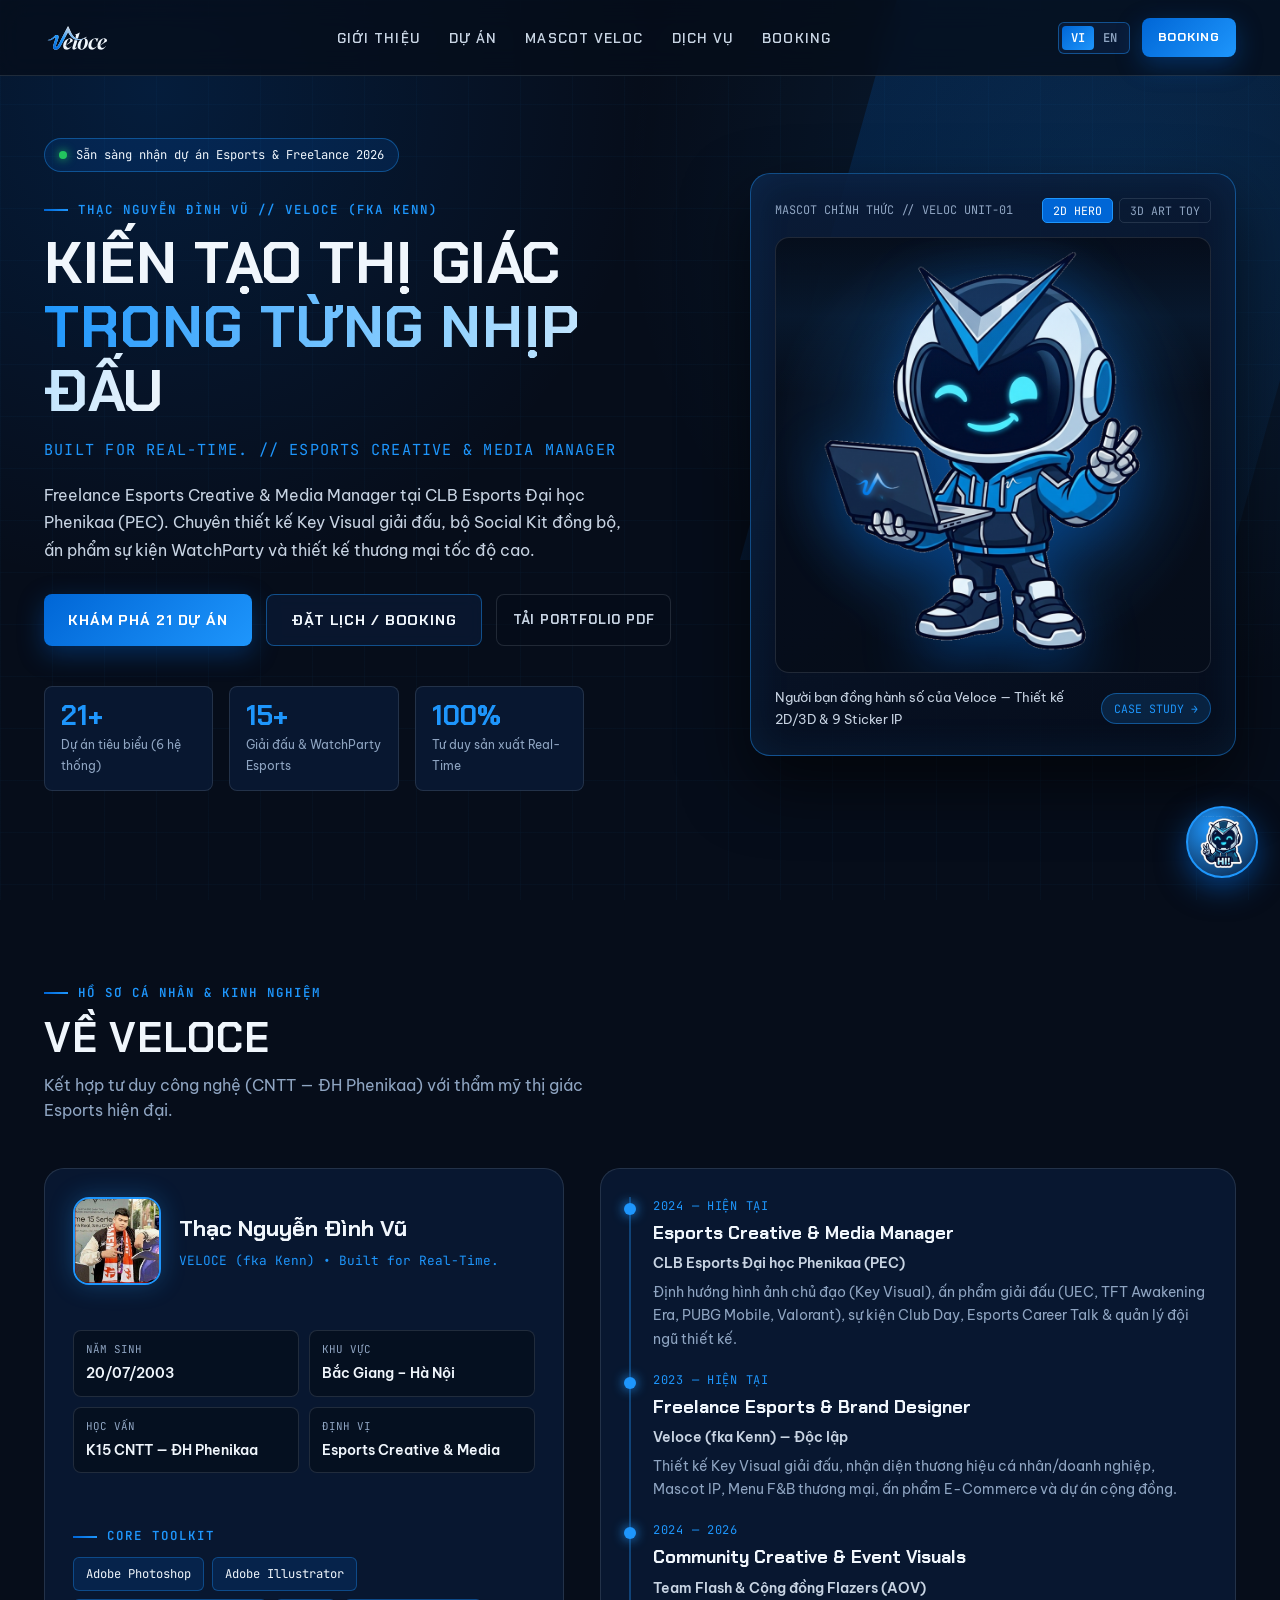
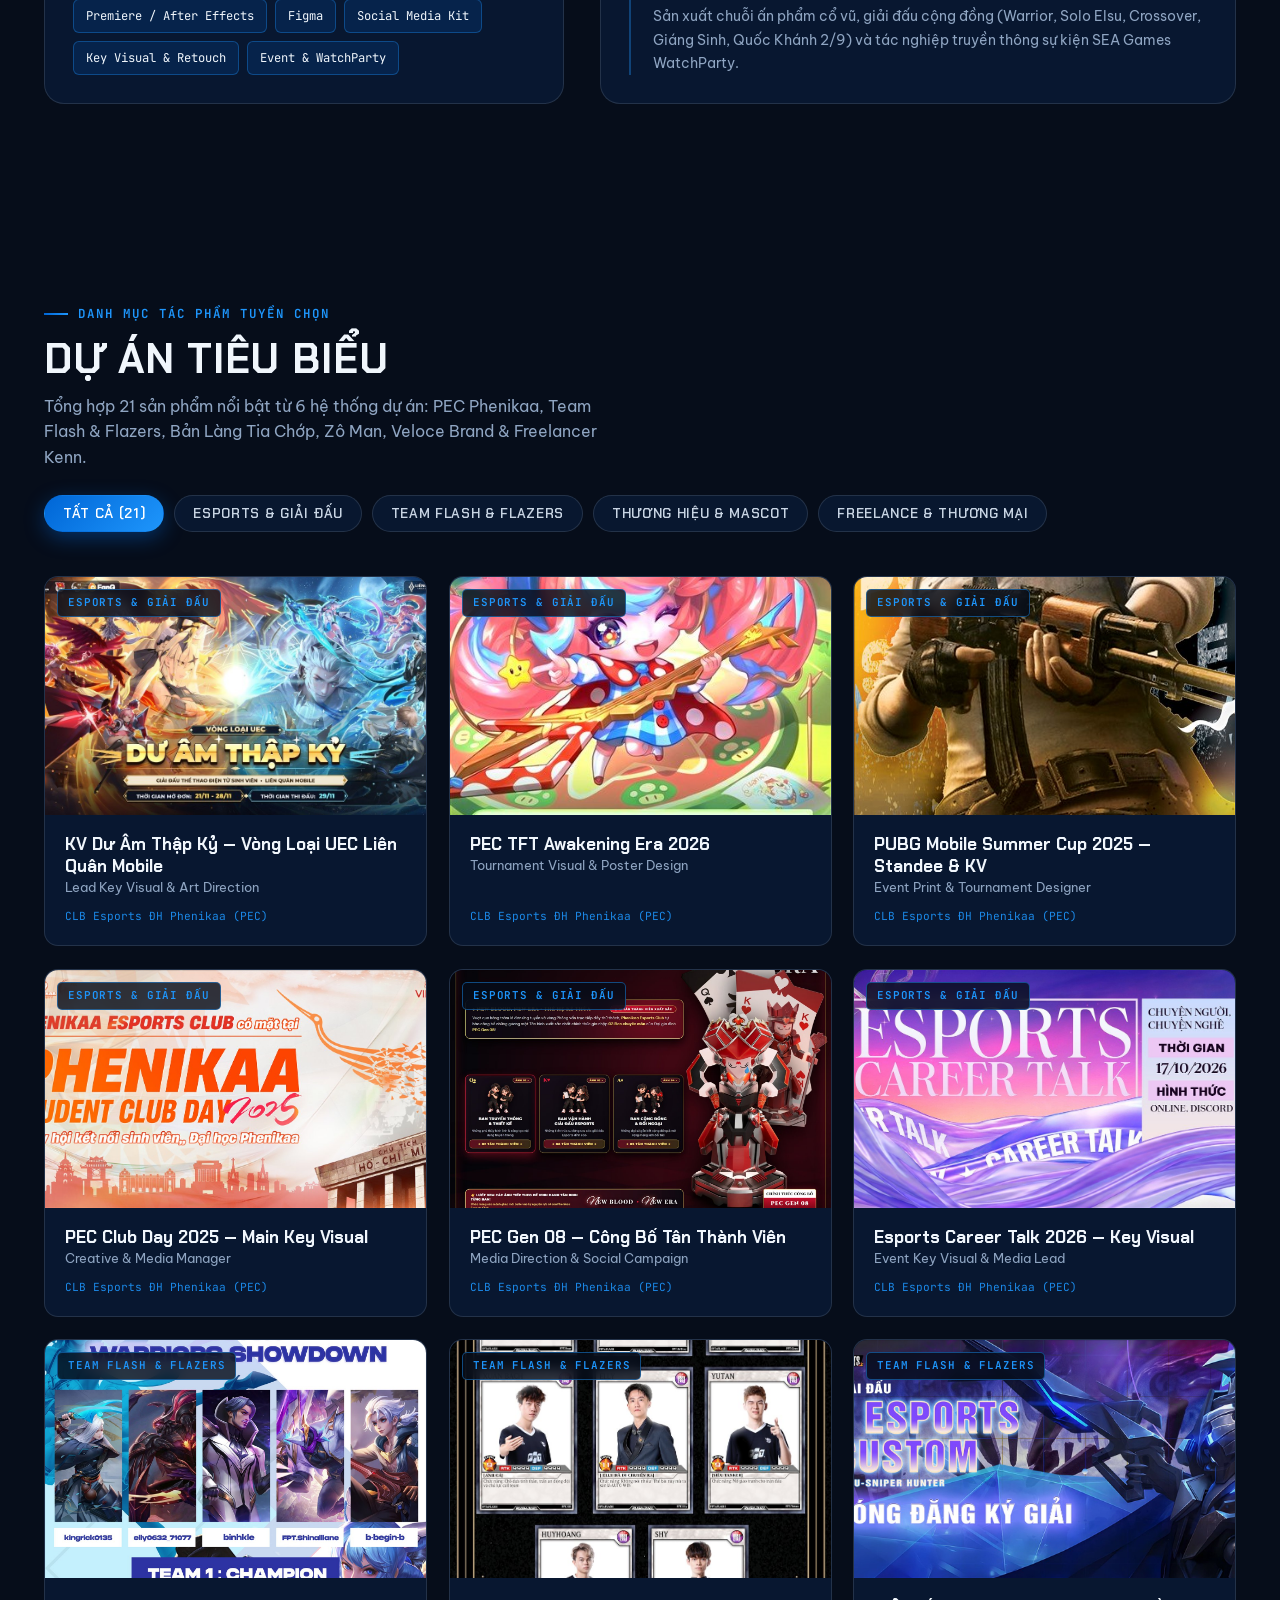
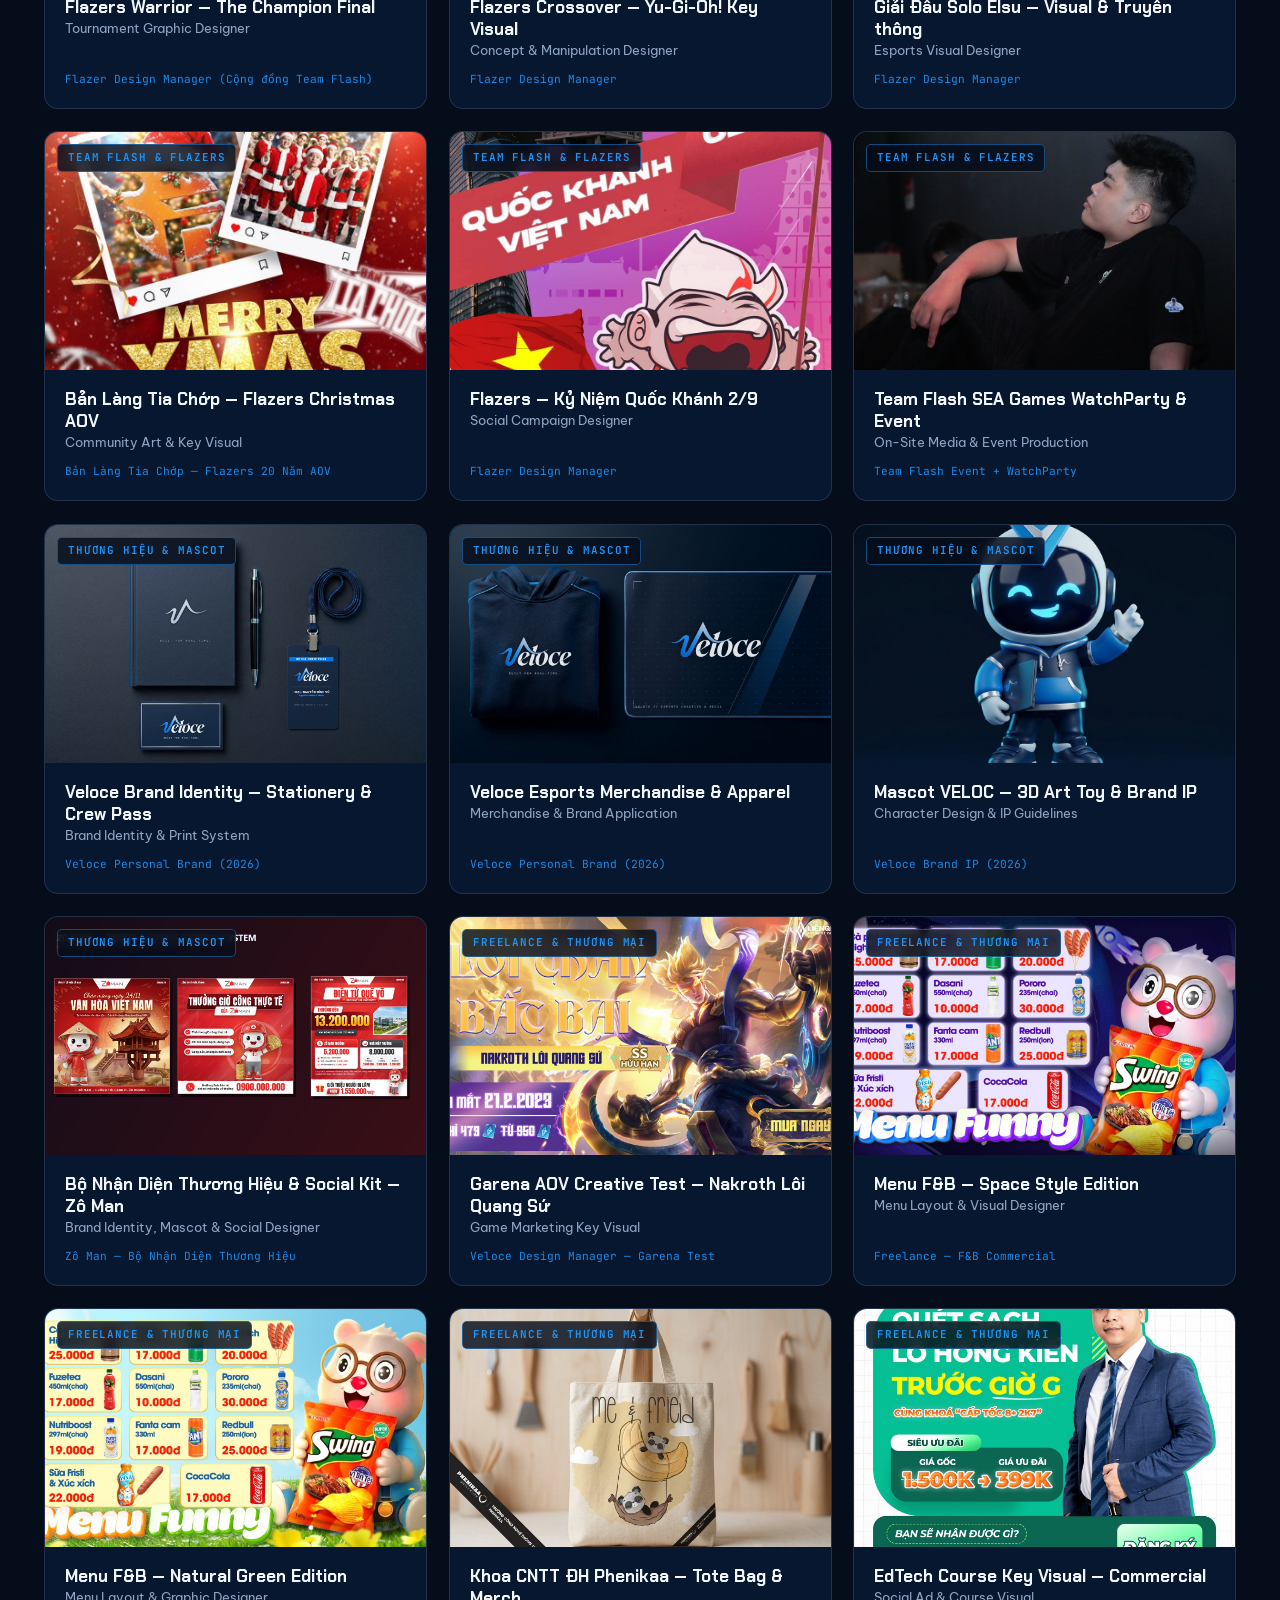
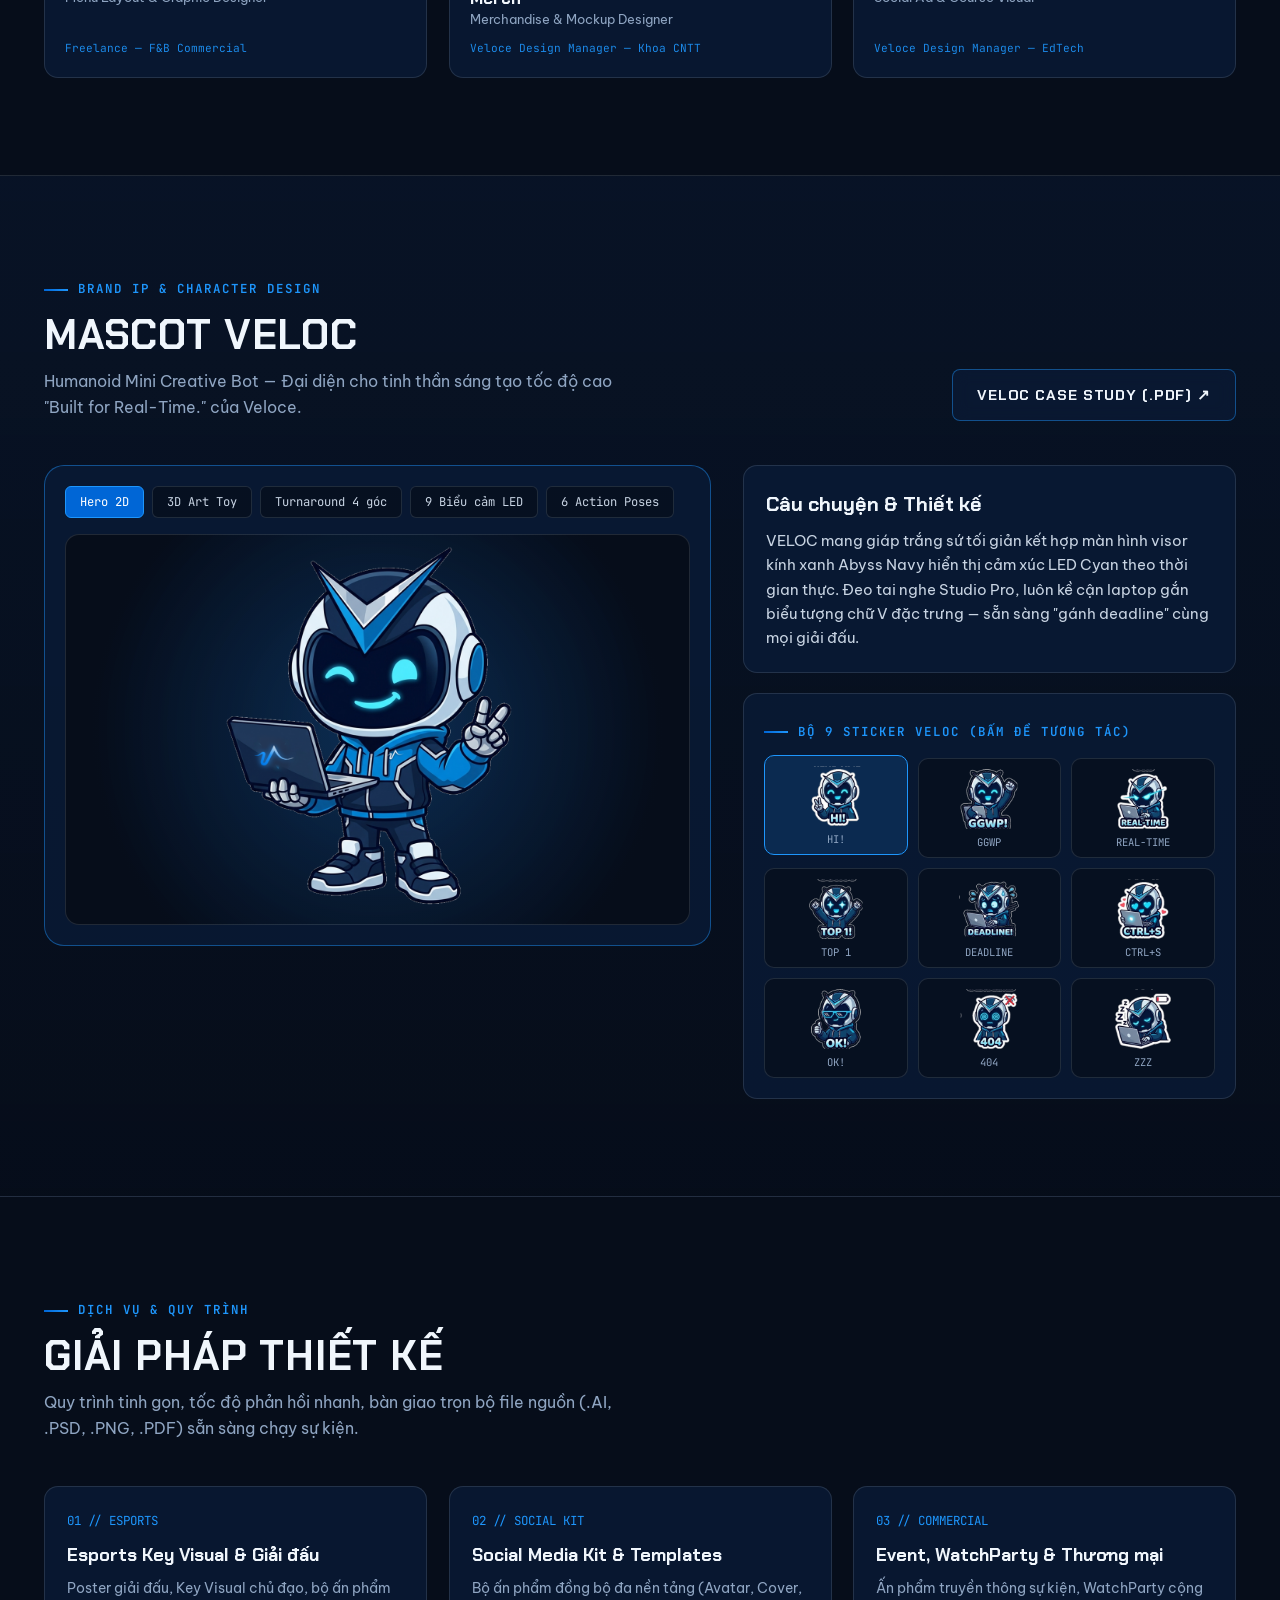
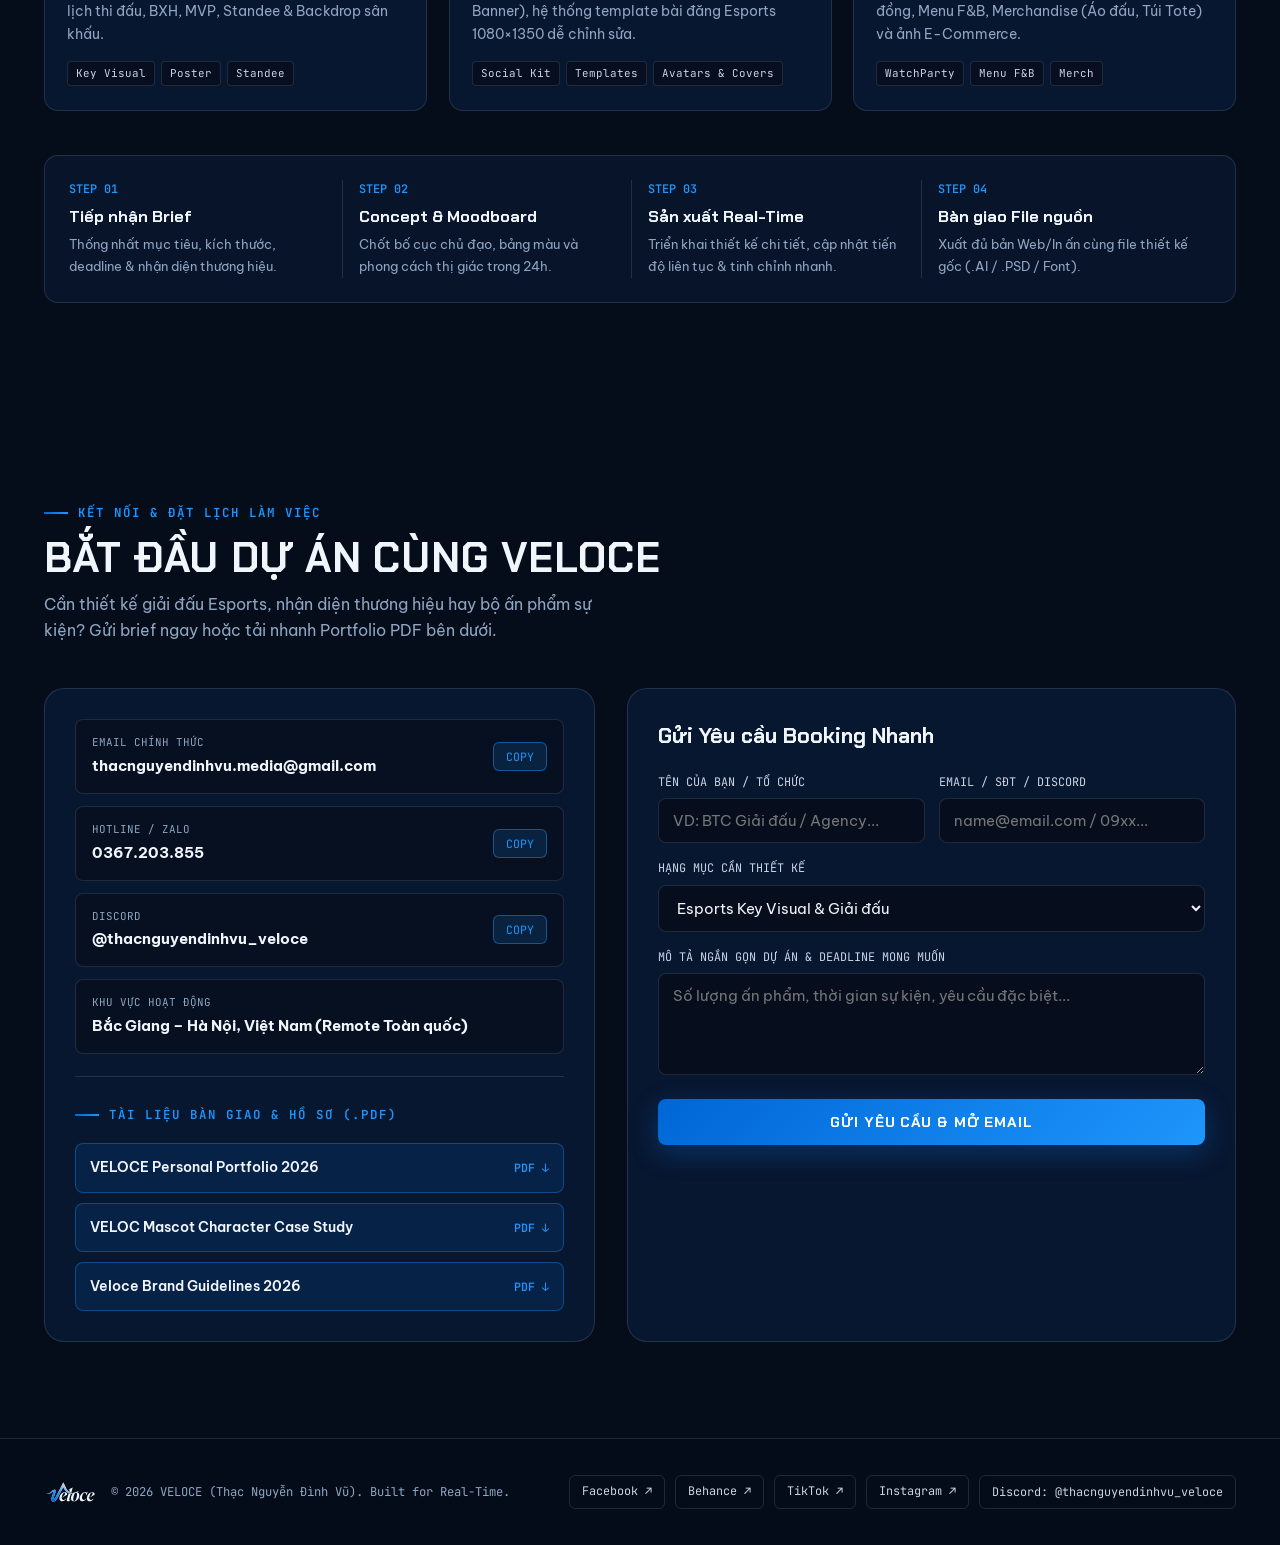
==== commit 6e0071fb: "Install Vercel Web Analytics # Vercel Web Analytics Implementation Report  ## Summary Successfully i" ====
--- a/index.html
+++ b/index.html
@@ -10,6 +10,12 @@
   <link rel="preconnect" href="https://fonts.gstatic.com" crossorigin>
   <link href="https://fonts.googleapis.com/css2?family=Be+Vietnam+Pro:ital,wght@0,400;0,500;0,600;0,700;1,400&family=Chakra+Petch:ital,wght@0,500;0,600;0,700;1,700&family=JetBrains+Mono:wght@400;500;600;700&display=swap" rel="stylesheet">
   <link rel="stylesheet" href="styles.css">
+  
+  <!-- Vercel Web Analytics -->
+  <script type="module">
+    import { inject } from "https://cdn.jsdelivr.net/npm/@vercel/analytics@2.0.1/+esm";
+    inject();
+  </script>
 </head>
 <body>
 
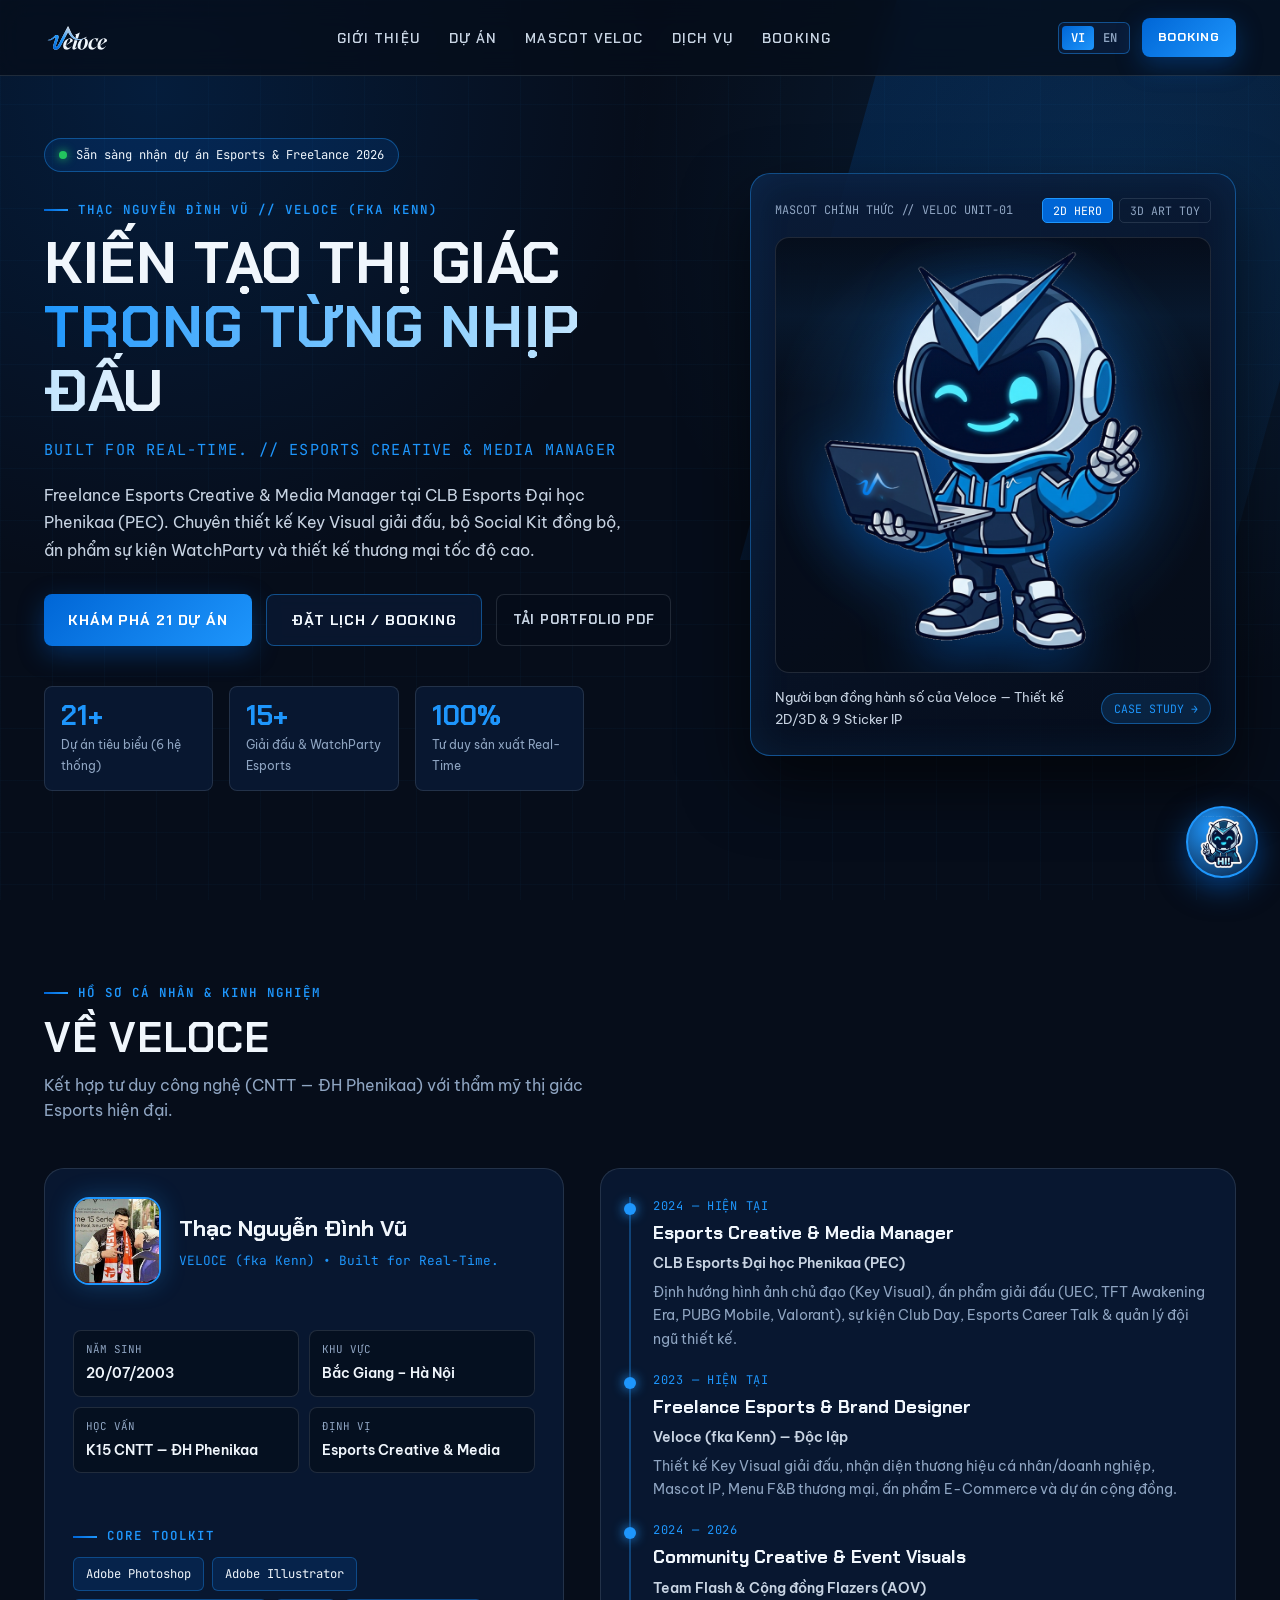
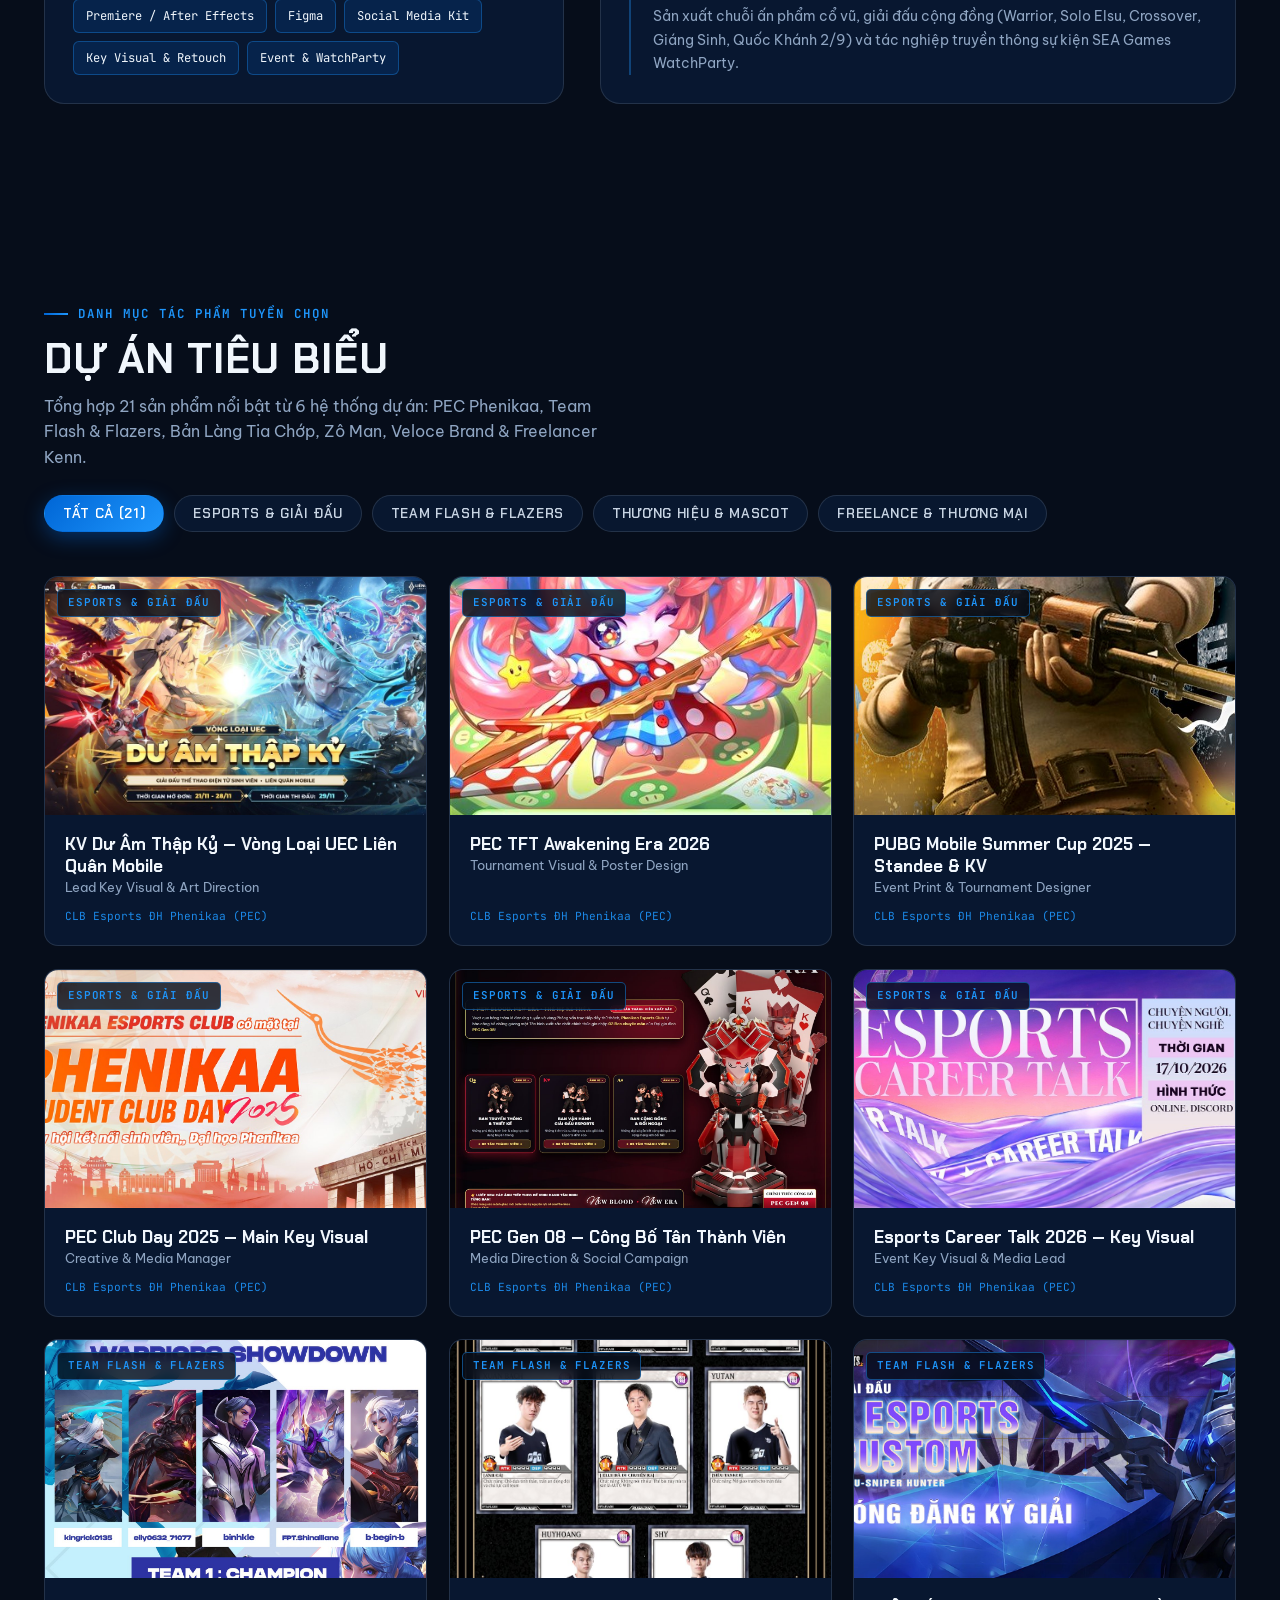
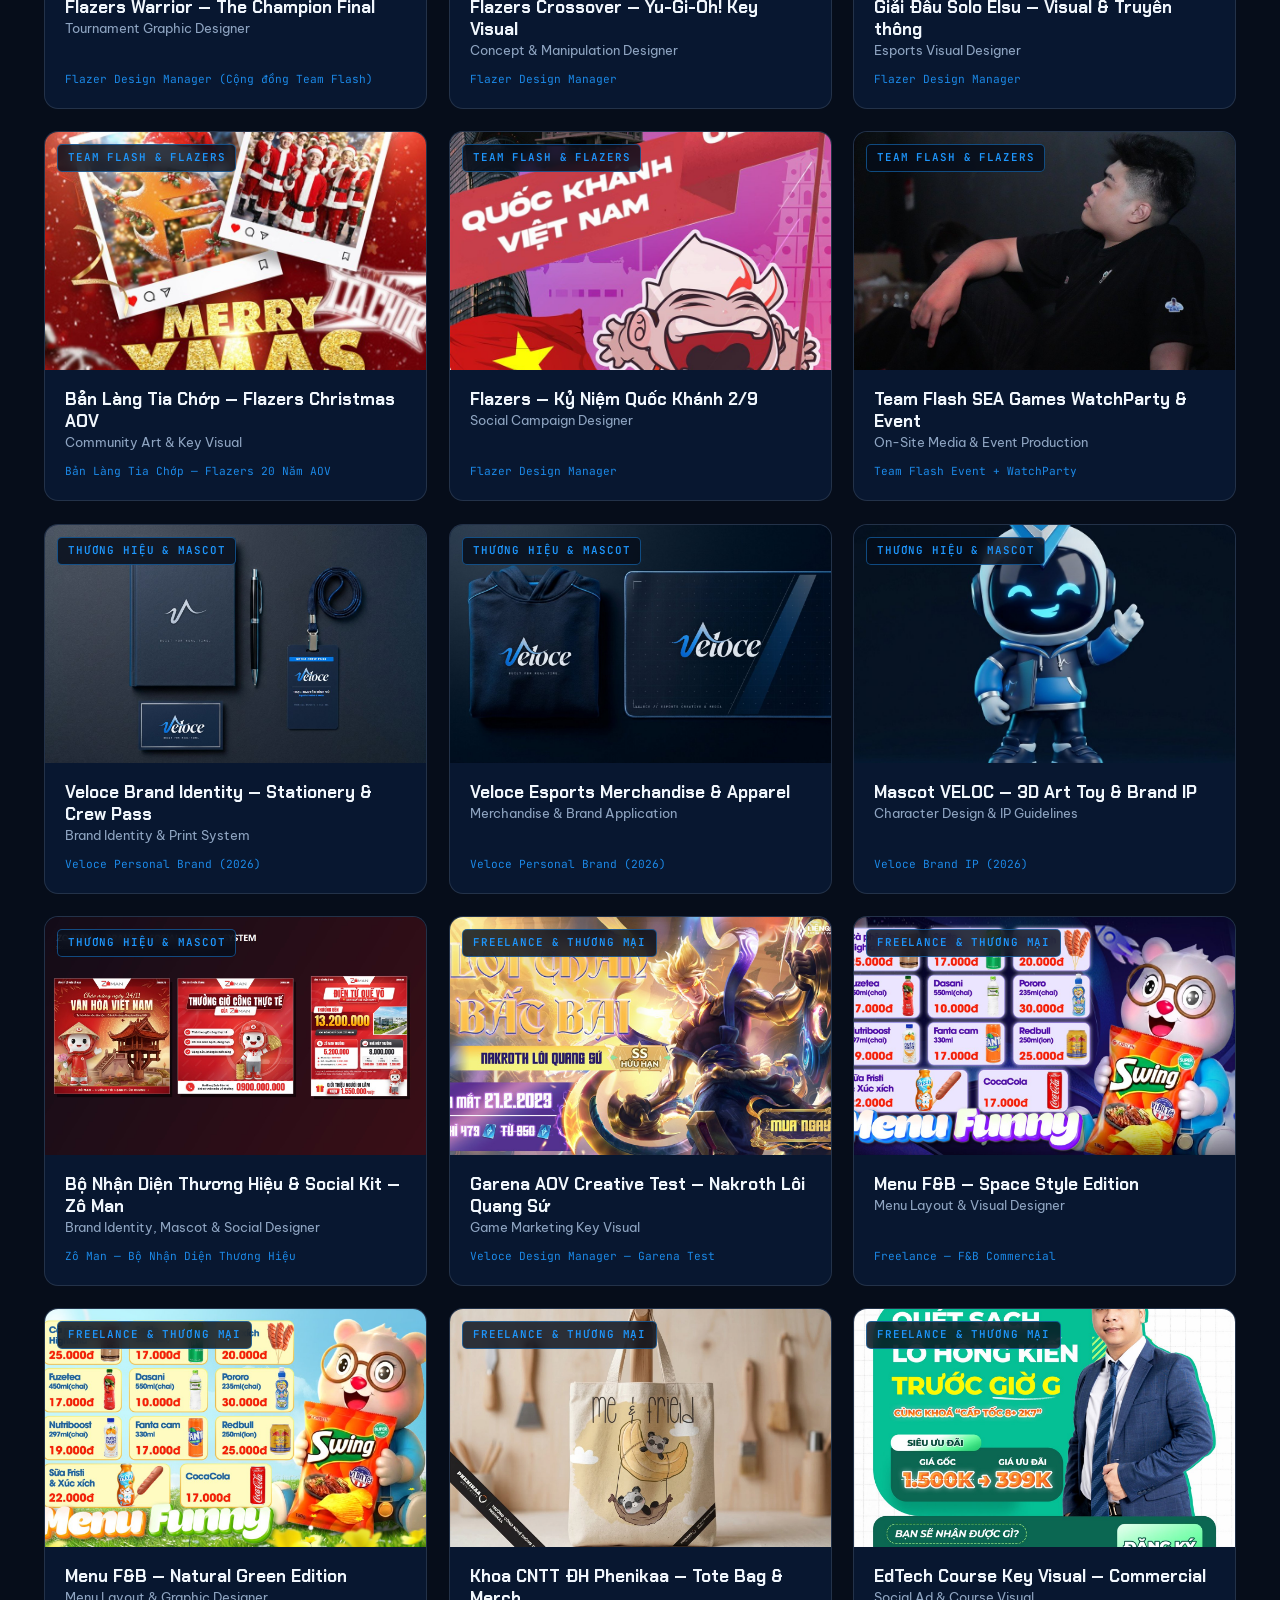
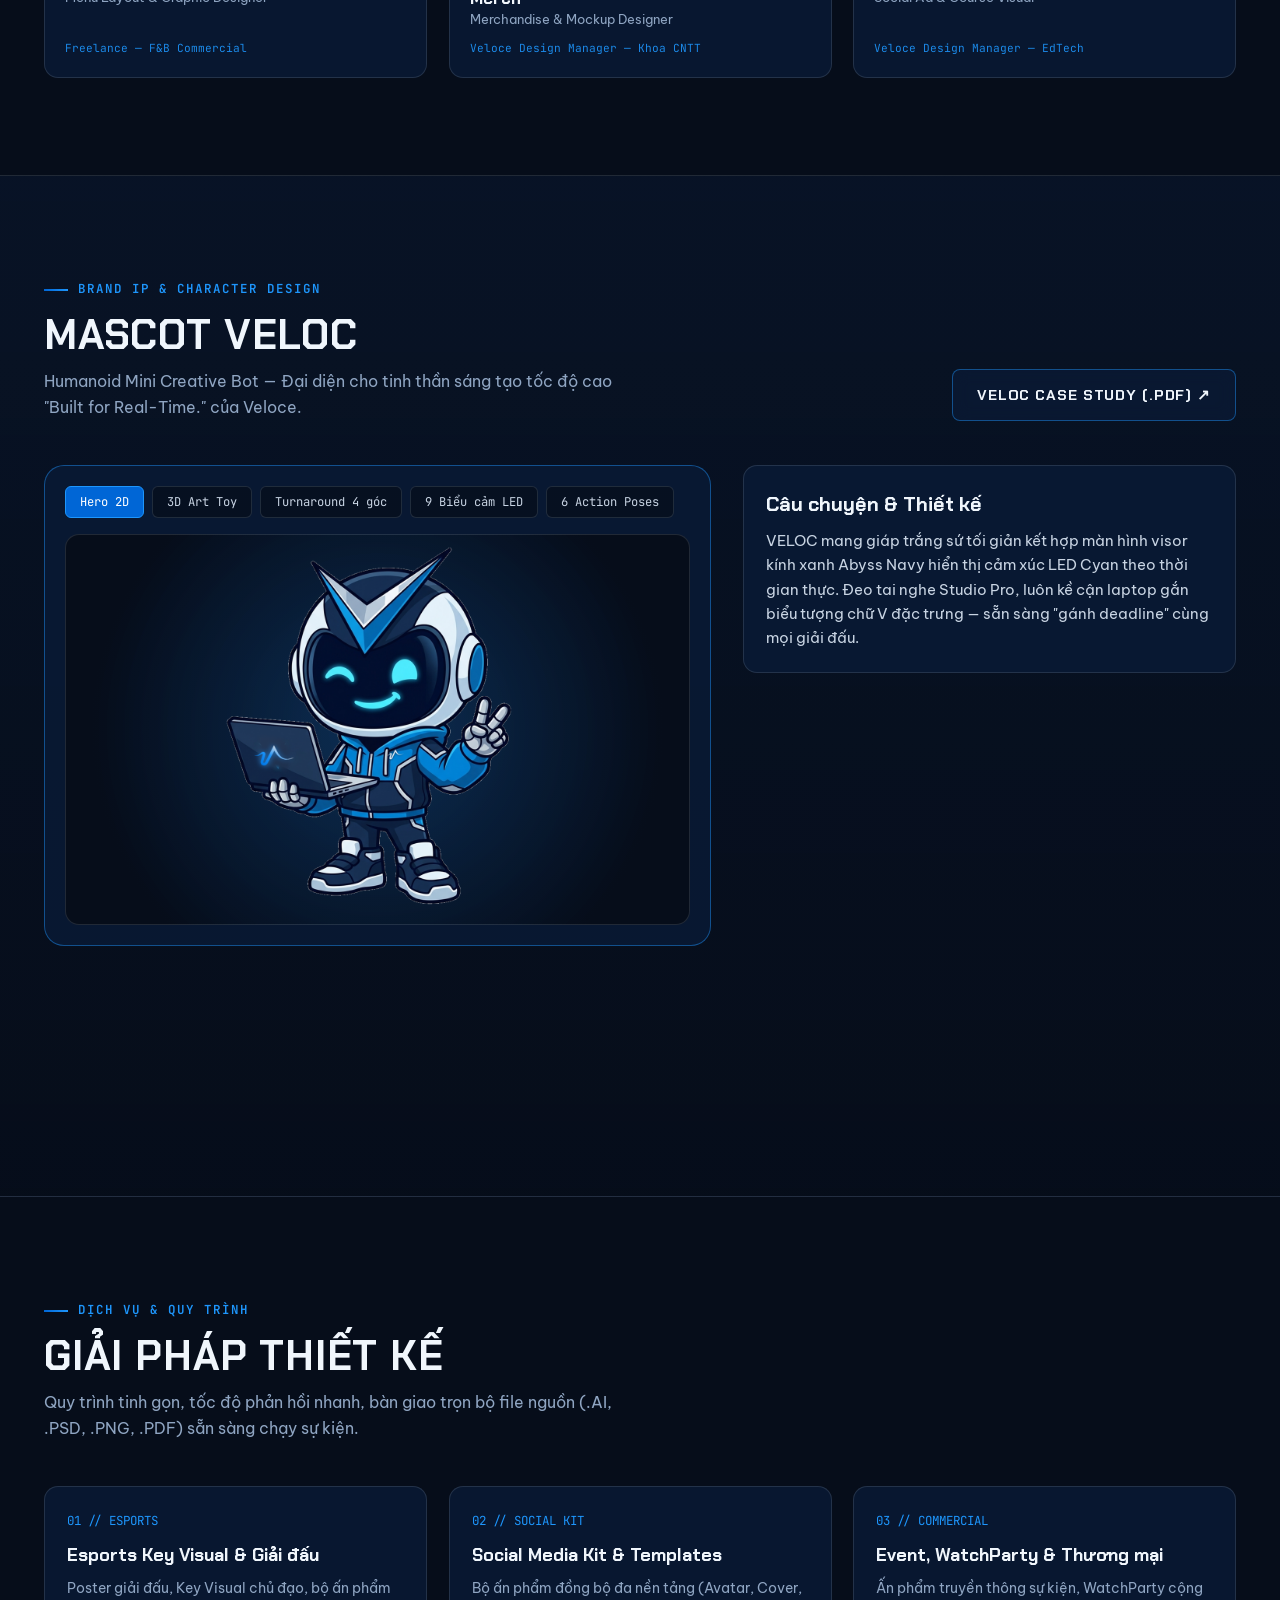
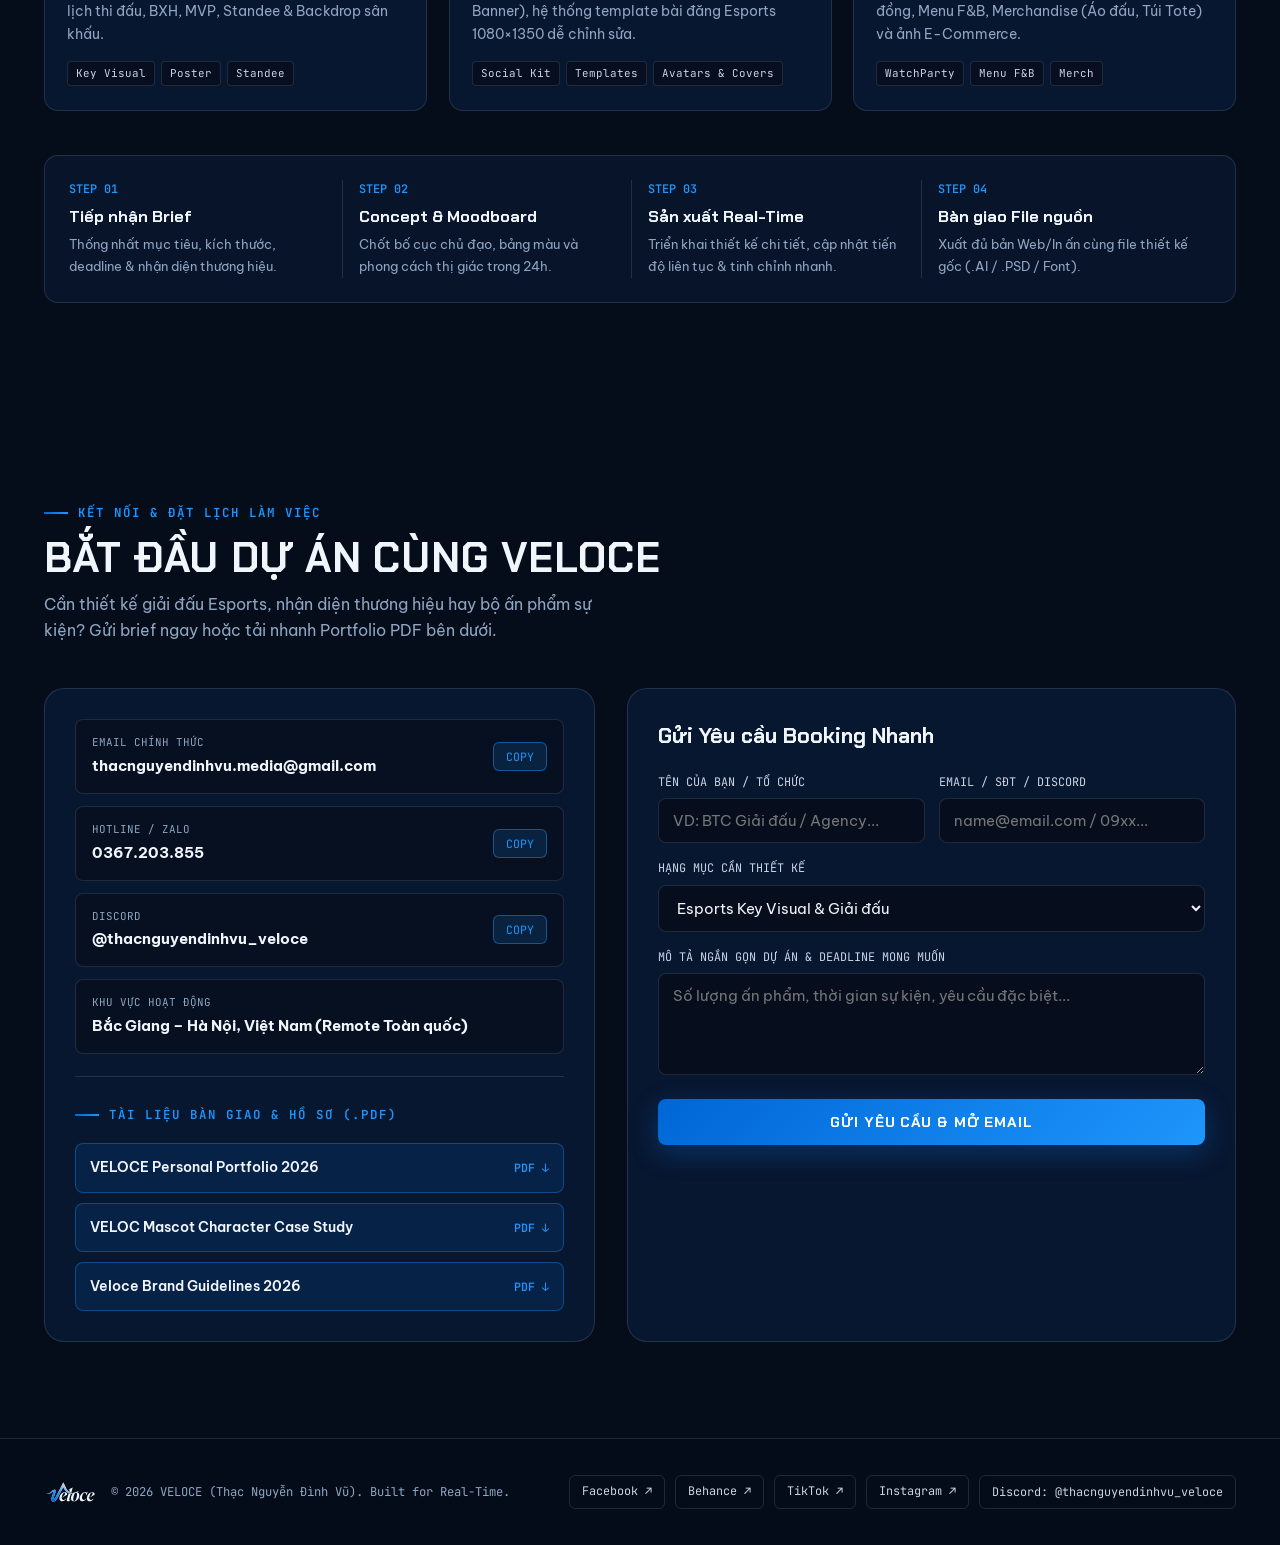
==== commit b9943b85: "Install and Configure Vercel Web Analytics # Vercel Web Analytics Implementation Report  ## Summary " ====
--- a/index.html
+++ b/index.html
@@ -12,10 +12,10 @@
   <link rel="stylesheet" href="styles.css">
   
   <!-- Vercel Web Analytics -->
-  <script type="module">
-    import { inject } from "https://cdn.jsdelivr.net/npm/@vercel/analytics@2.0.1/+esm";
-    inject();
+  <script>
+    window.va = window.va || function () { (window.vaq = window.vaq || []).push(arguments); };
   </script>
+  <script defer src="/_vercel/insights/script.js"></script>
 </head>
 <body>
 
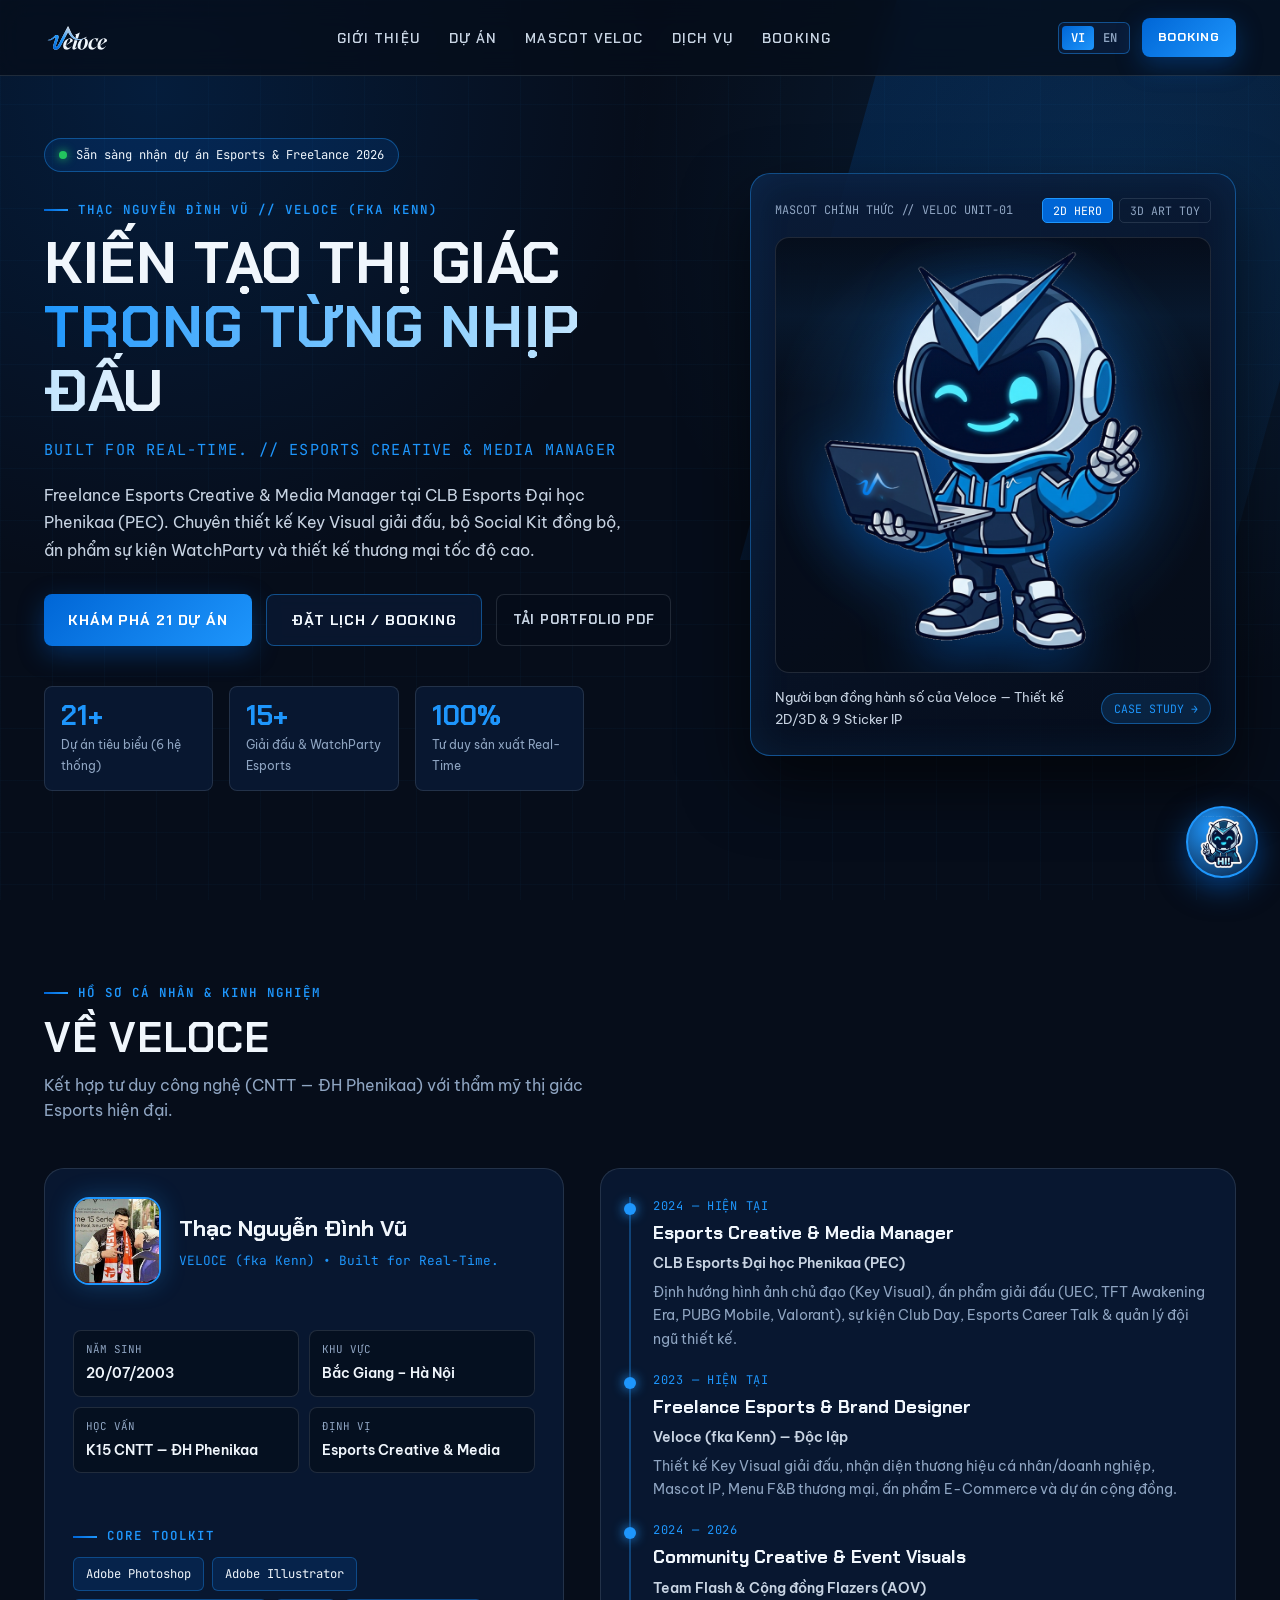
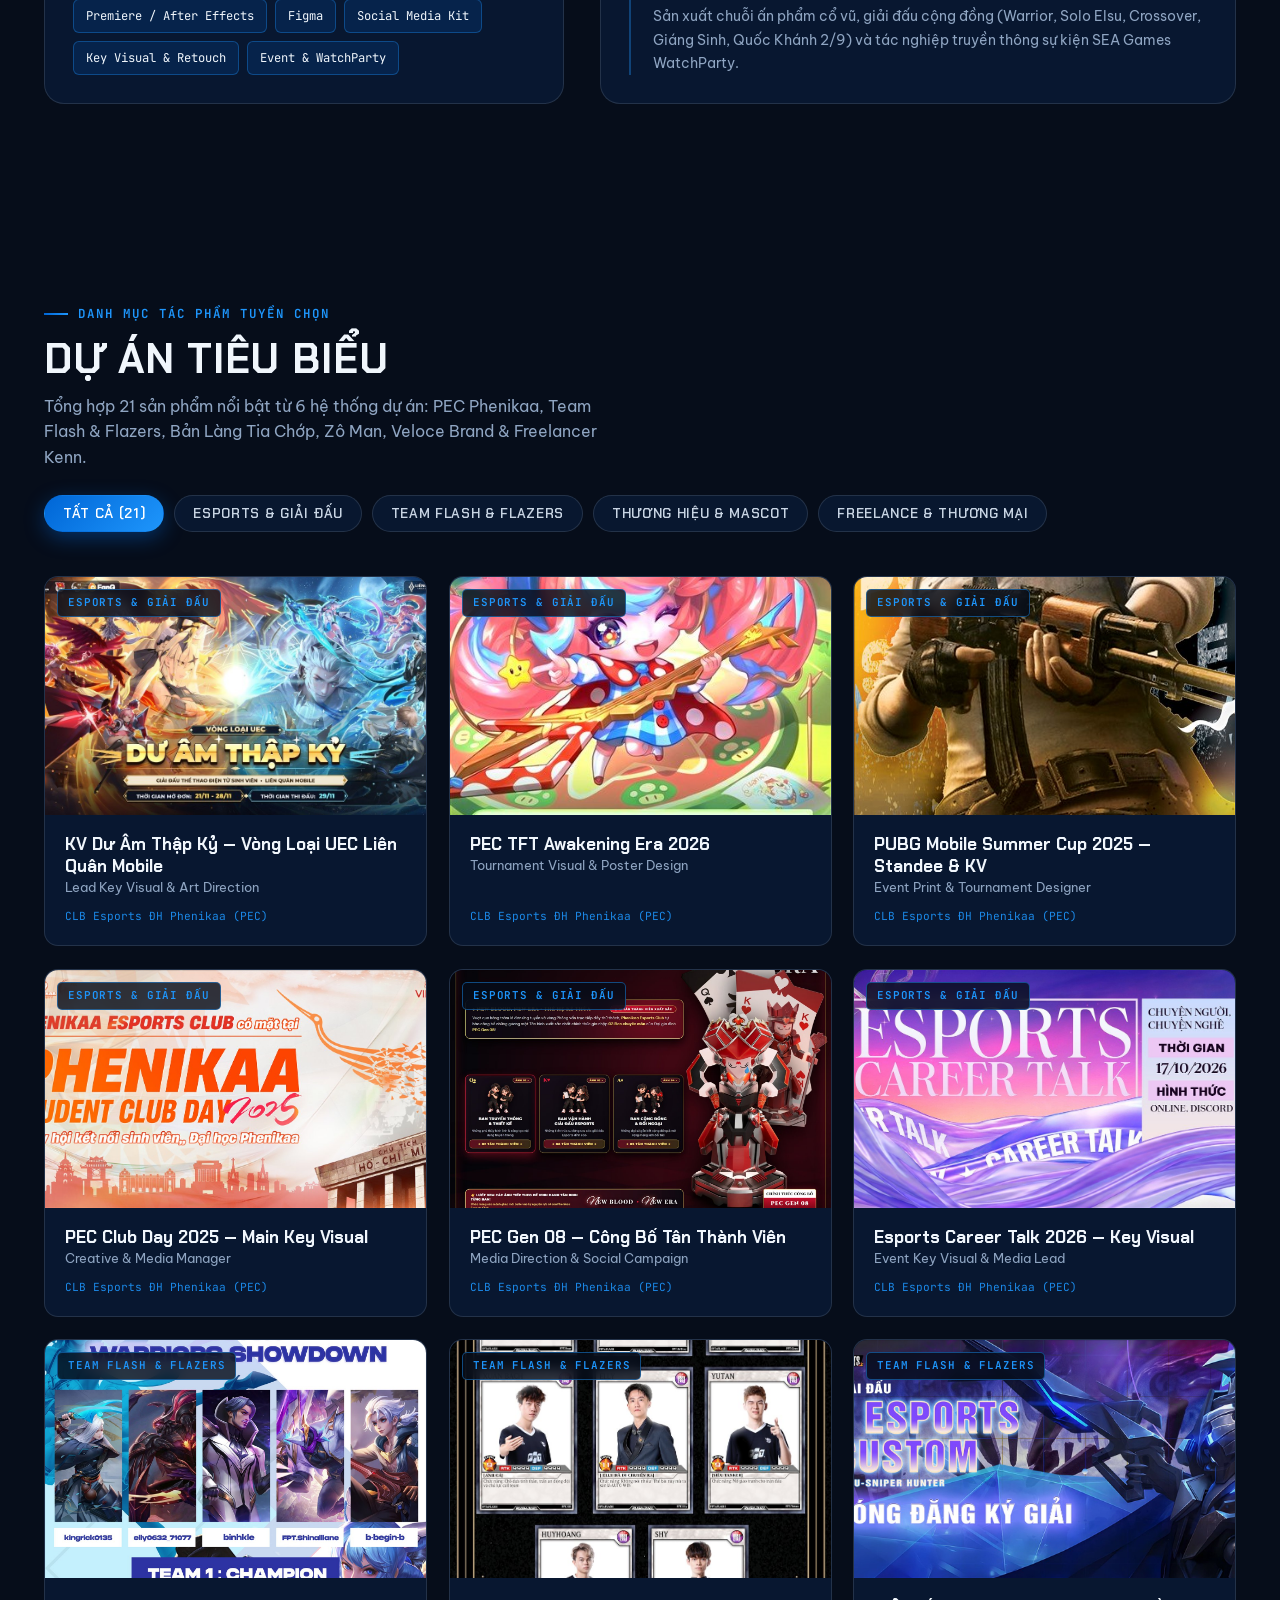
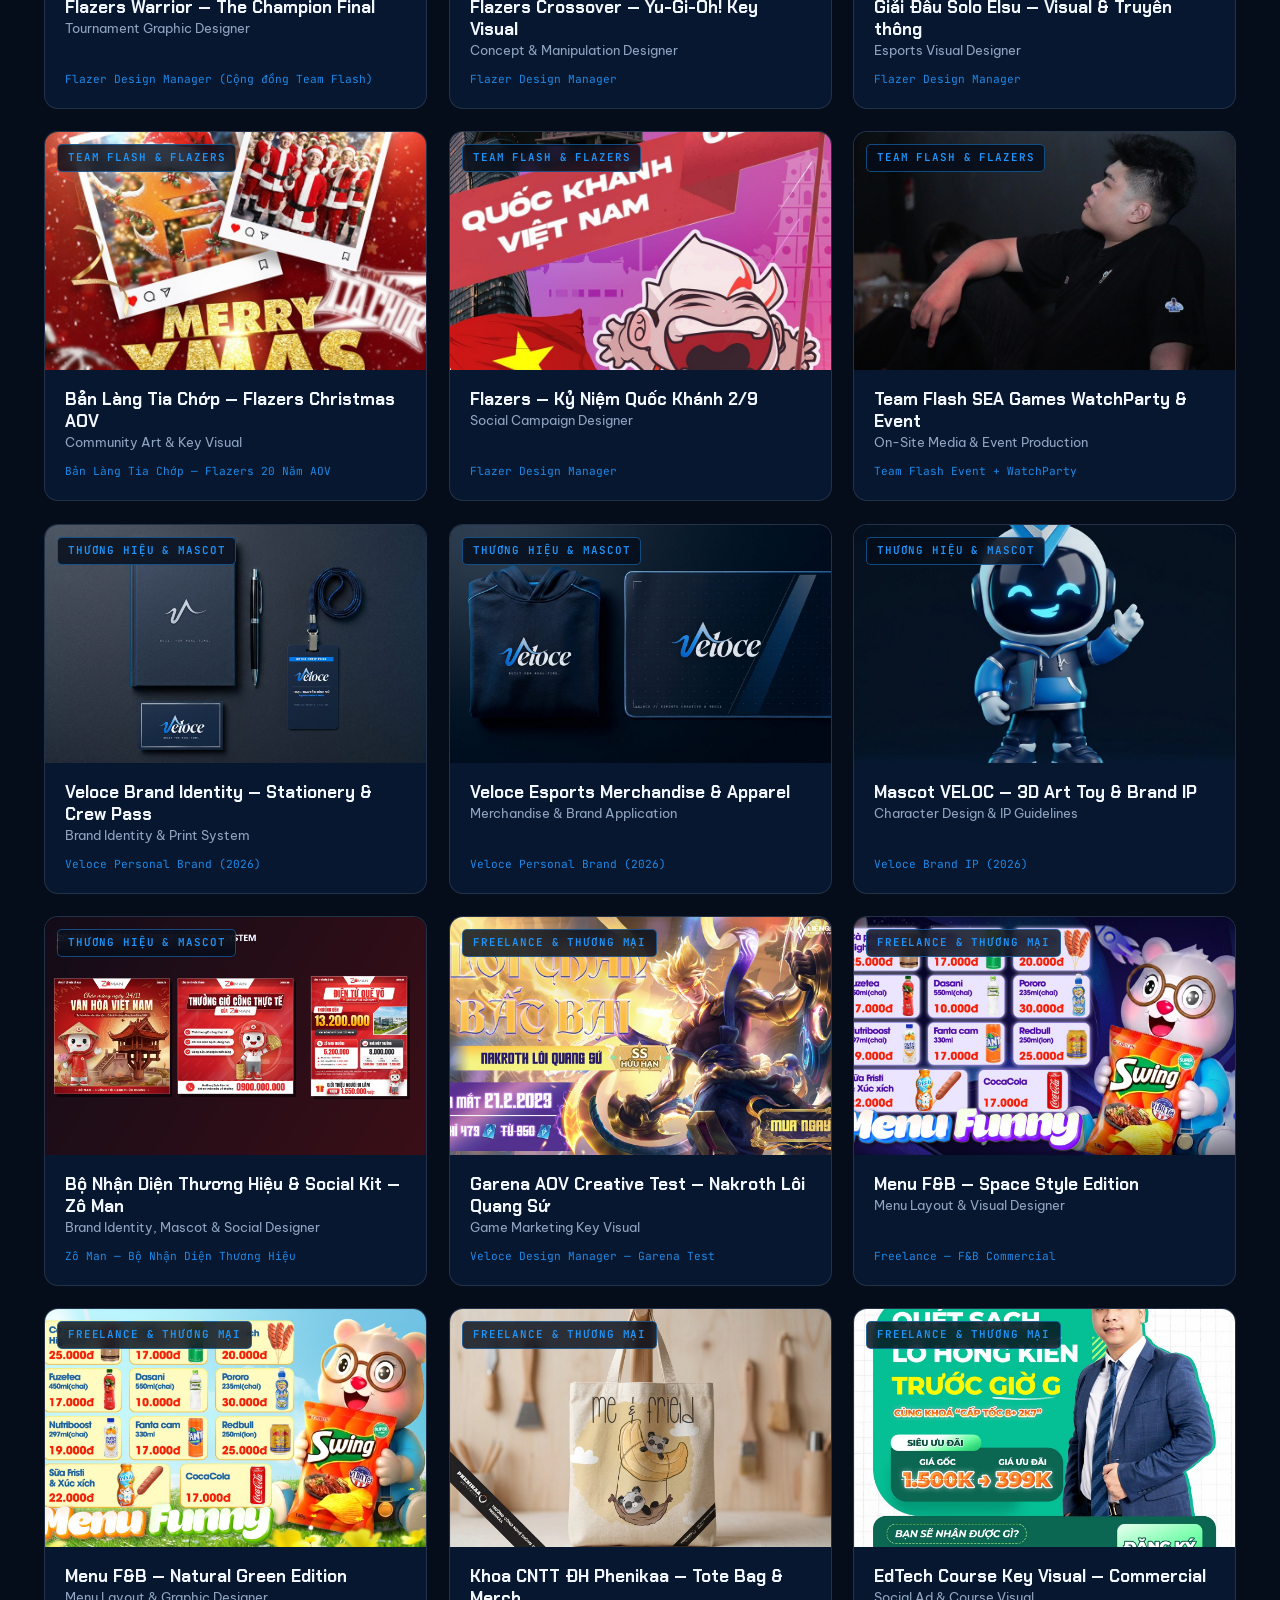
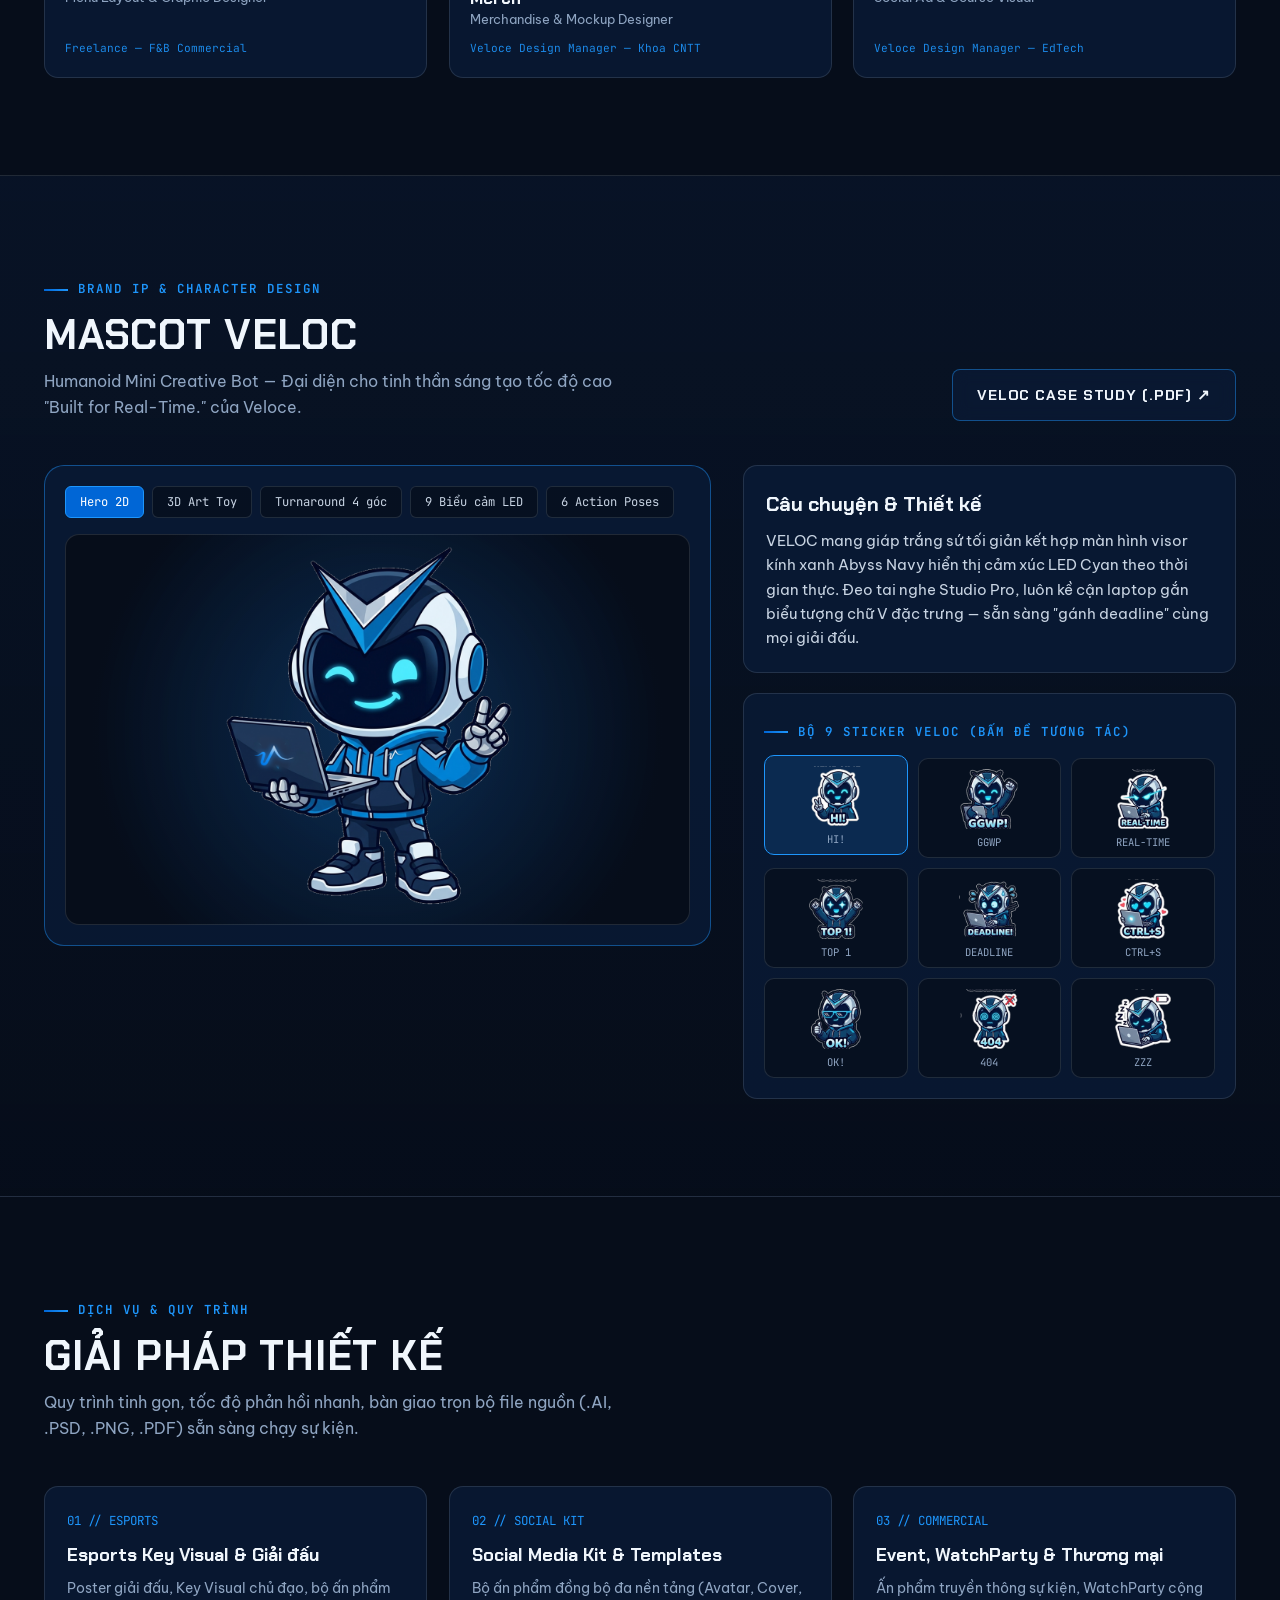
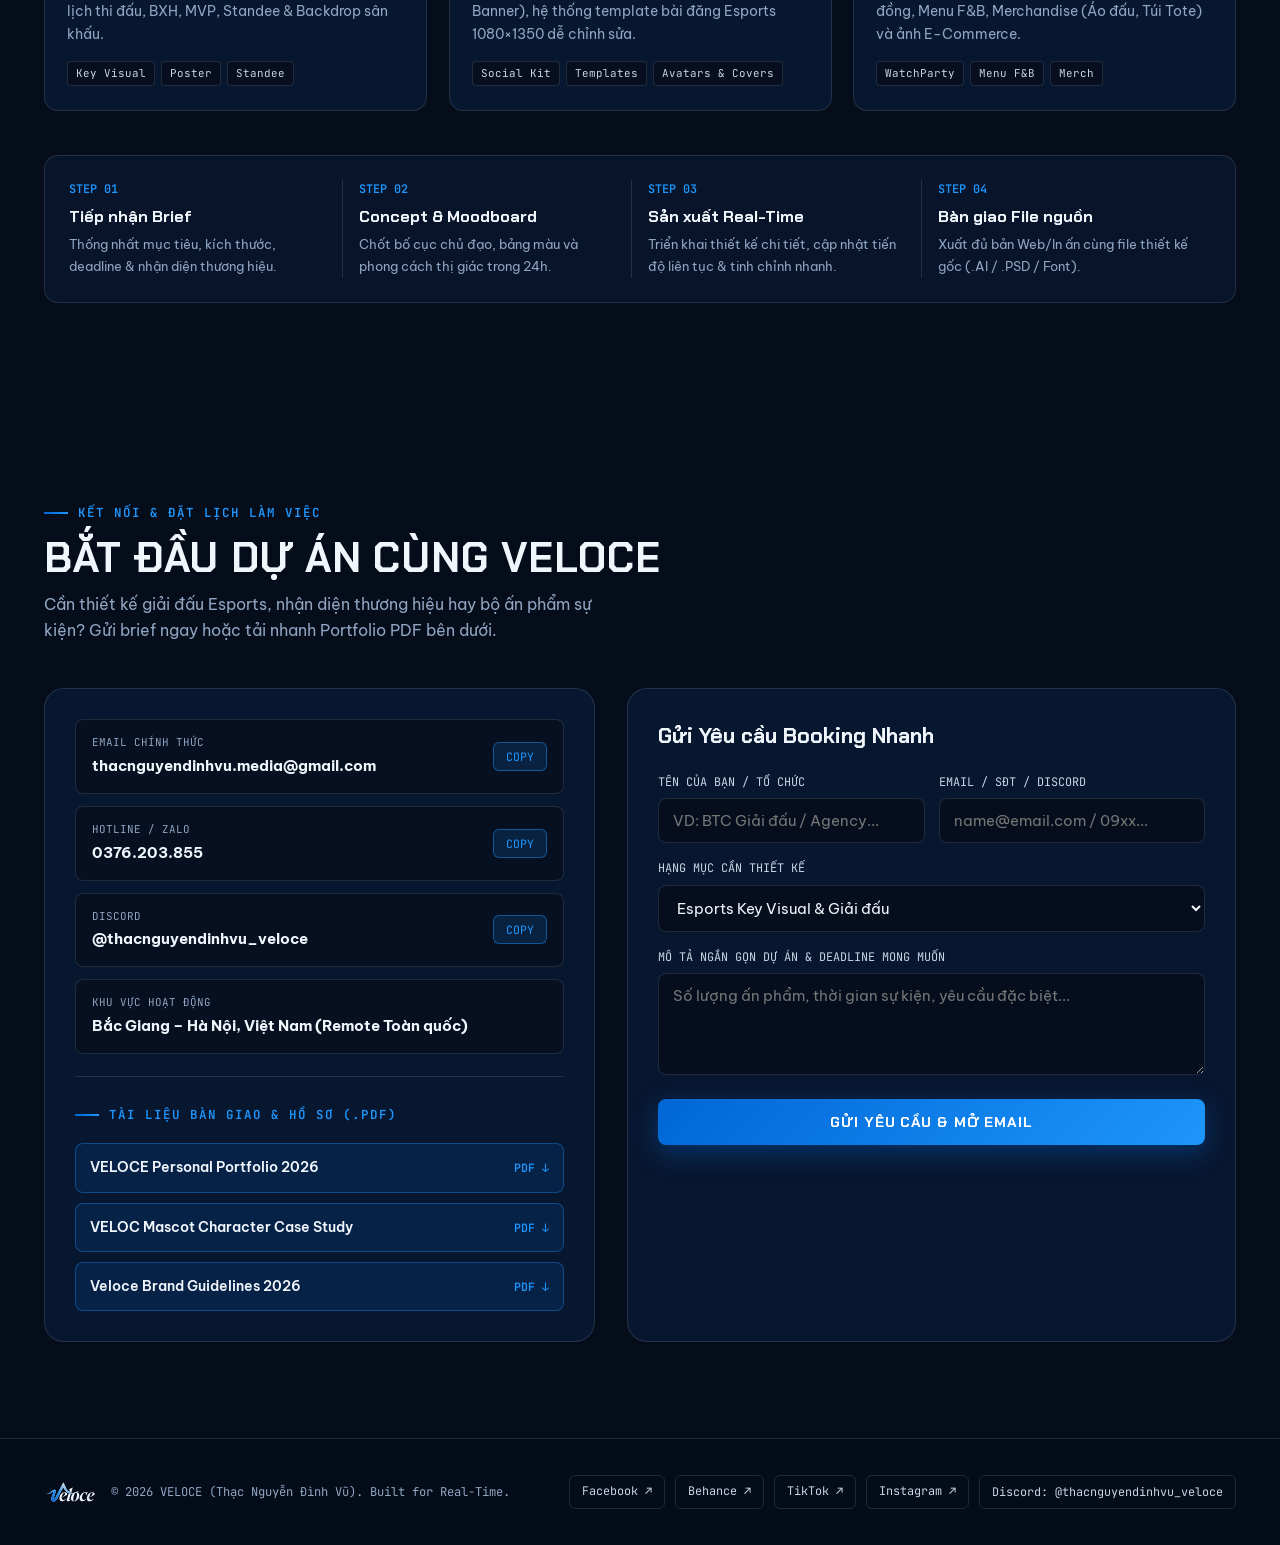
==== commit 9ba7e35a: "Add files via upload" ====
--- a/index.html
+++ b/index.html
@@ -10,12 +10,6 @@
   <link rel="preconnect" href="https://fonts.gstatic.com" crossorigin>
   <link href="https://fonts.googleapis.com/css2?family=Be+Vietnam+Pro:ital,wght@0,400;0,500;0,600;0,700;1,400&family=Chakra+Petch:ital,wght@0,500;0,600;0,700;1,700&family=JetBrains+Mono:wght@400;500;600;700&display=swap" rel="stylesheet">
   <link rel="stylesheet" href="styles.css">
-  
-  <!-- Vercel Web Analytics -->
-  <script>
-    window.va = window.va || function () { (window.vaq = window.vaq || []).push(arguments); };
-  </script>
-  <script defer src="/_vercel/insights/script.js"></script>
 </head>
 <body>
 
@@ -343,9 +337,9 @@
           <div class="contact-item">
             <div>
               <small>HOTLINE / ZALO</small>
-              <strong>0367.203.855</strong>
-            </div>
-            <button type="button" class="copy-btn" data-copy="0367203855">COPY</button>
+              <strong>0376.203.855</strong>
+            </div>
+            <button type="button" class="copy-btn" data-copy="0376203855">COPY</button>
           </div>
 
           <div class="contact-item">
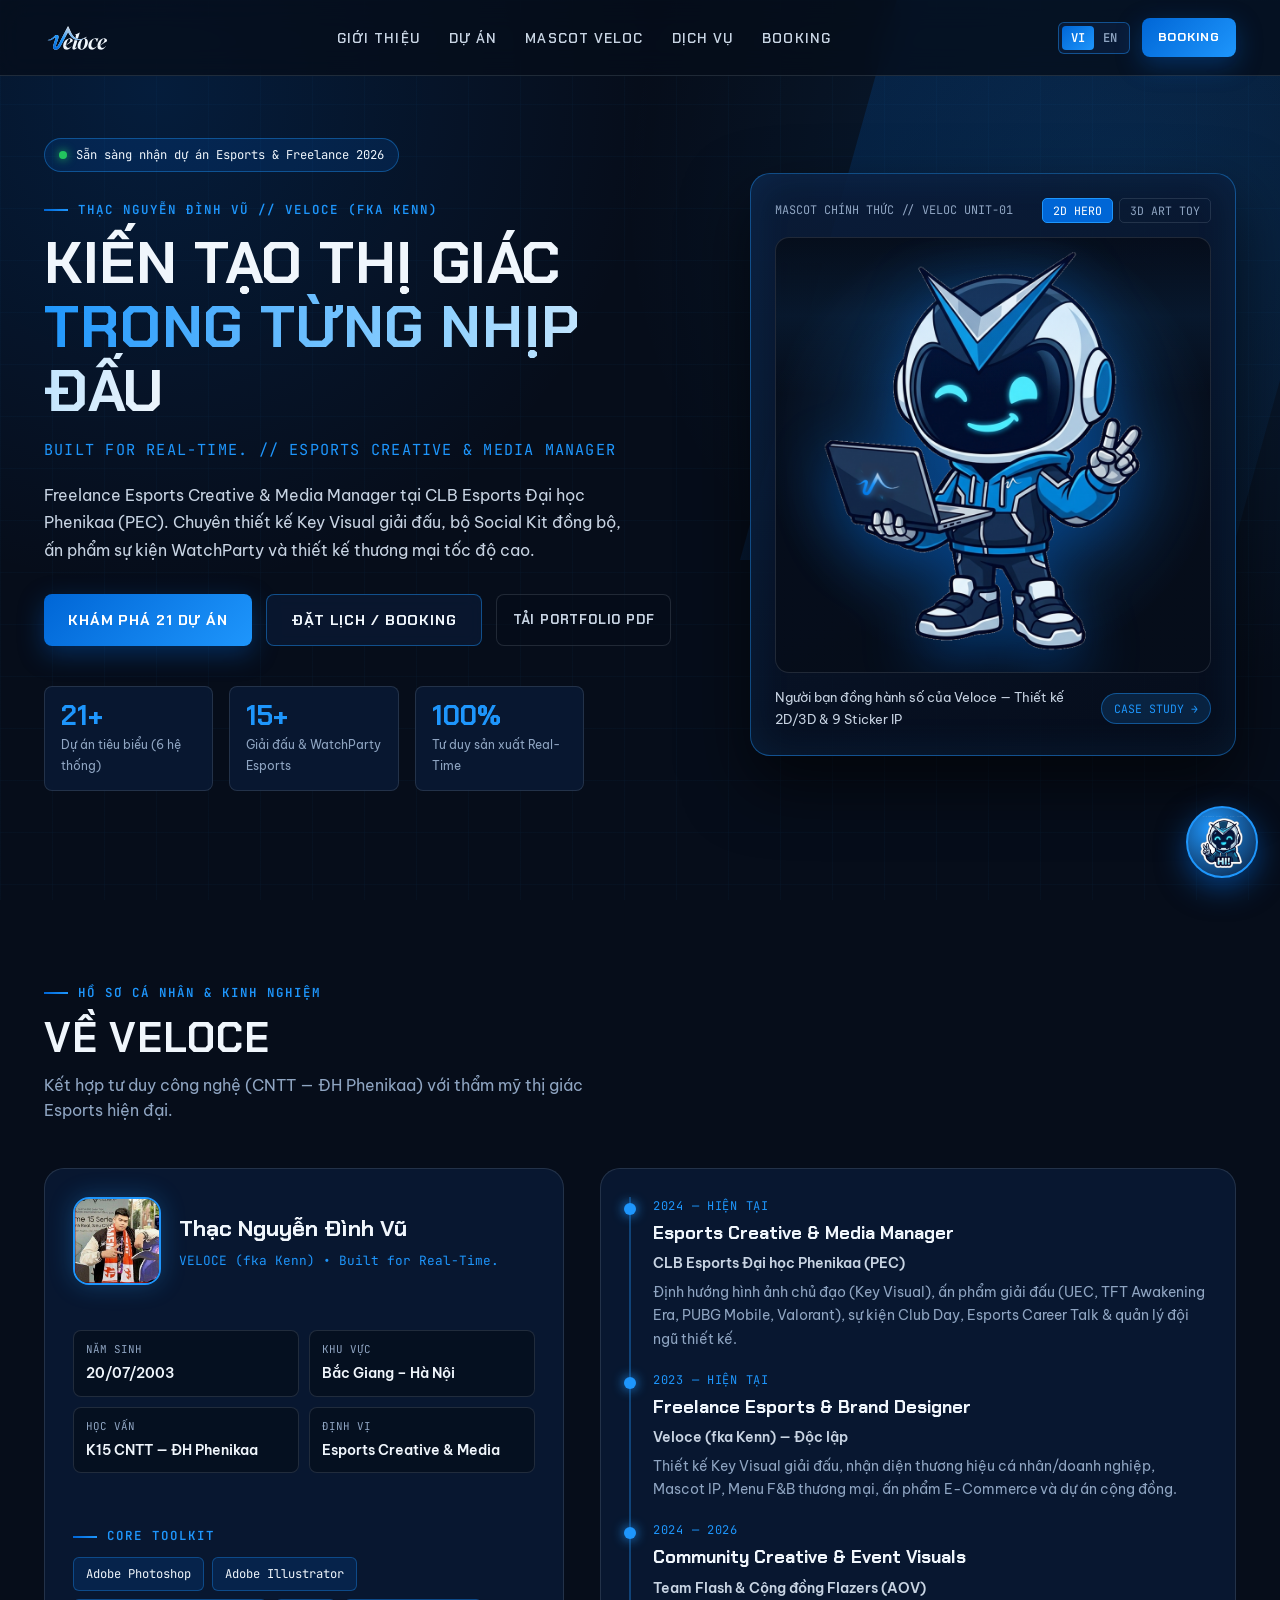
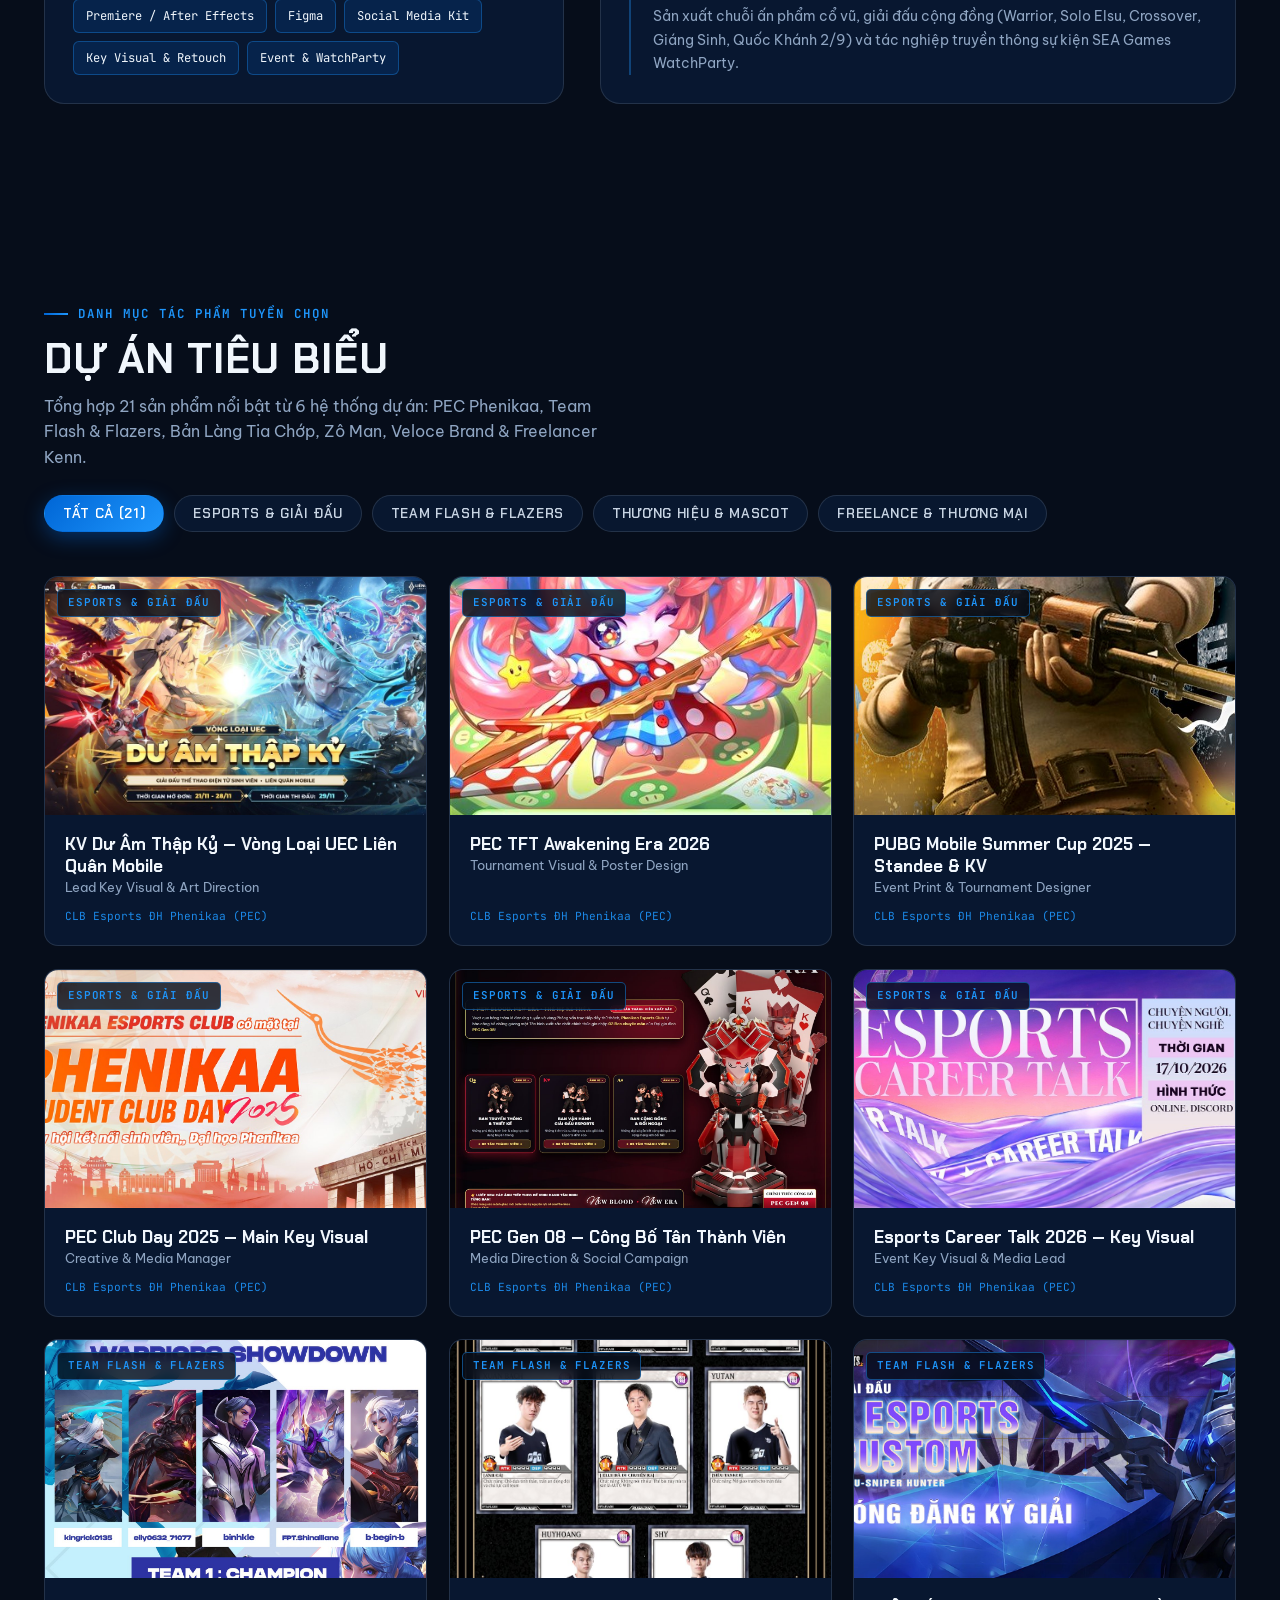
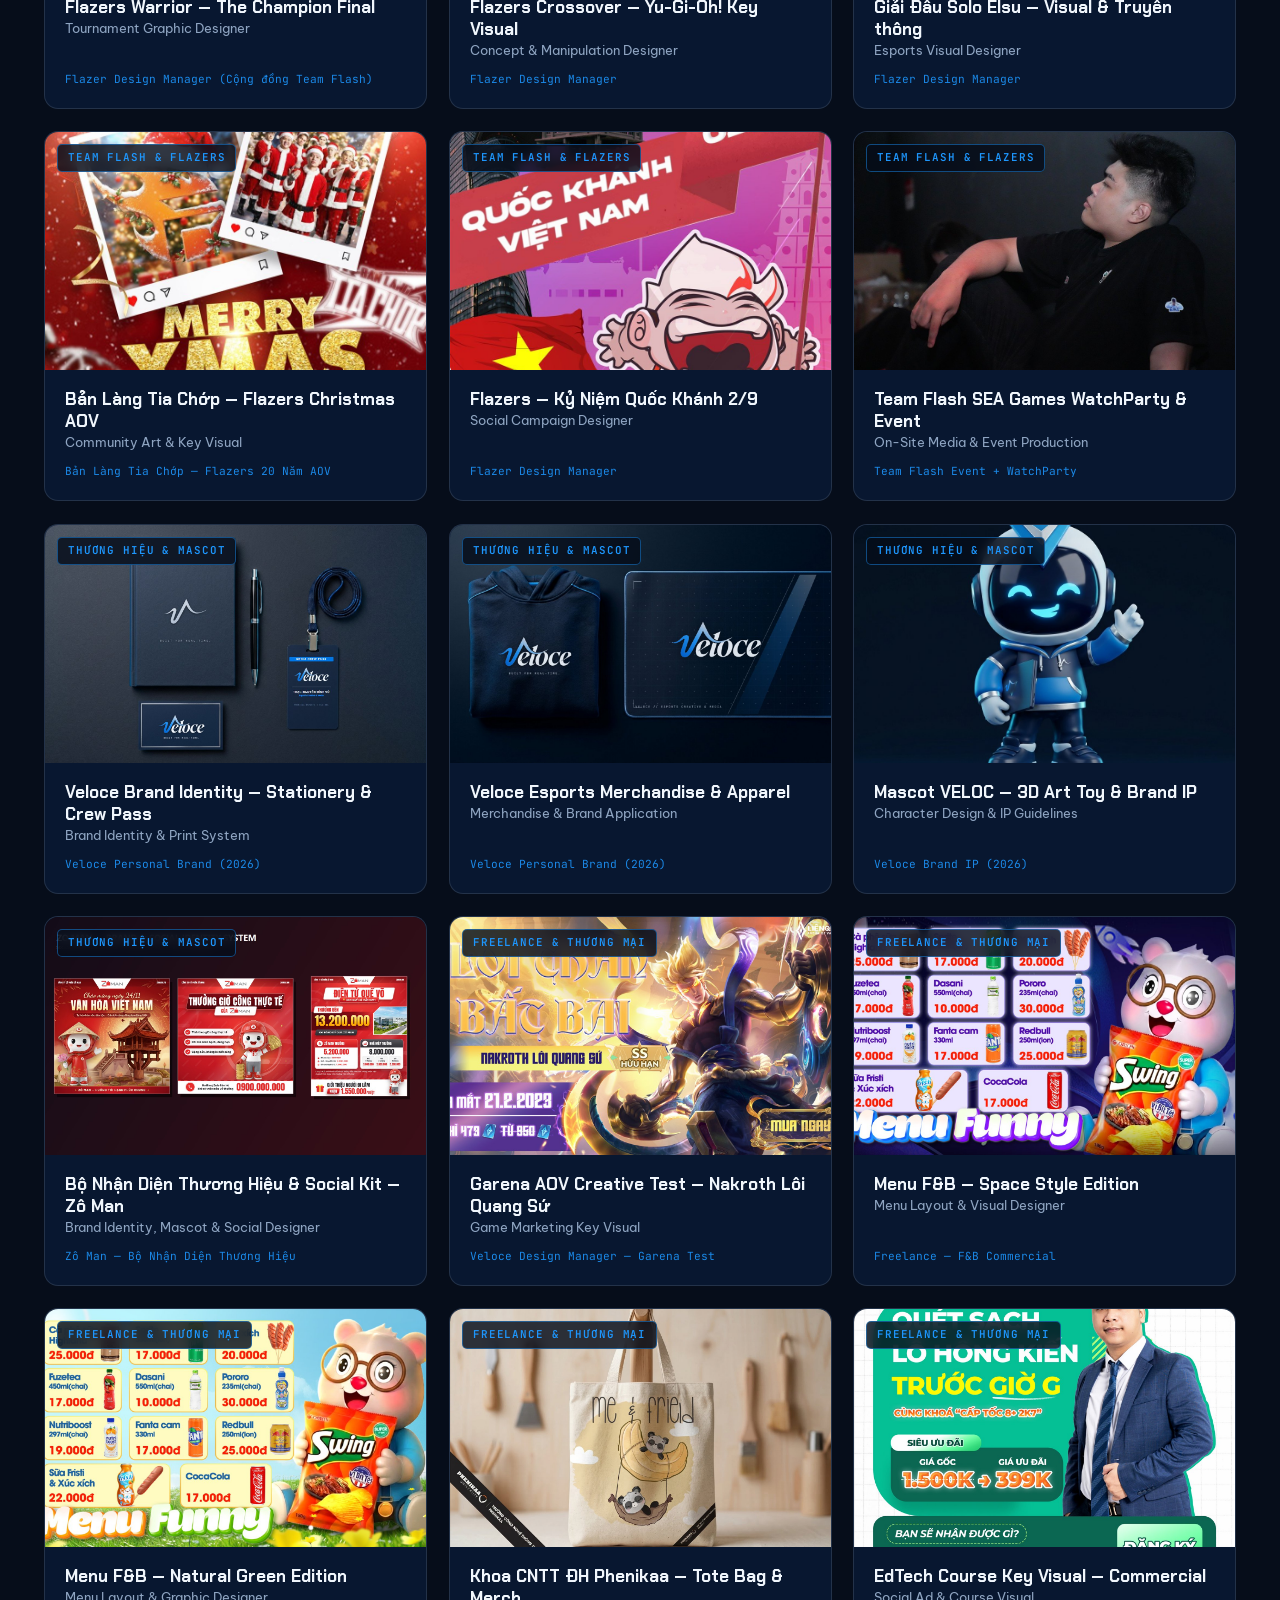
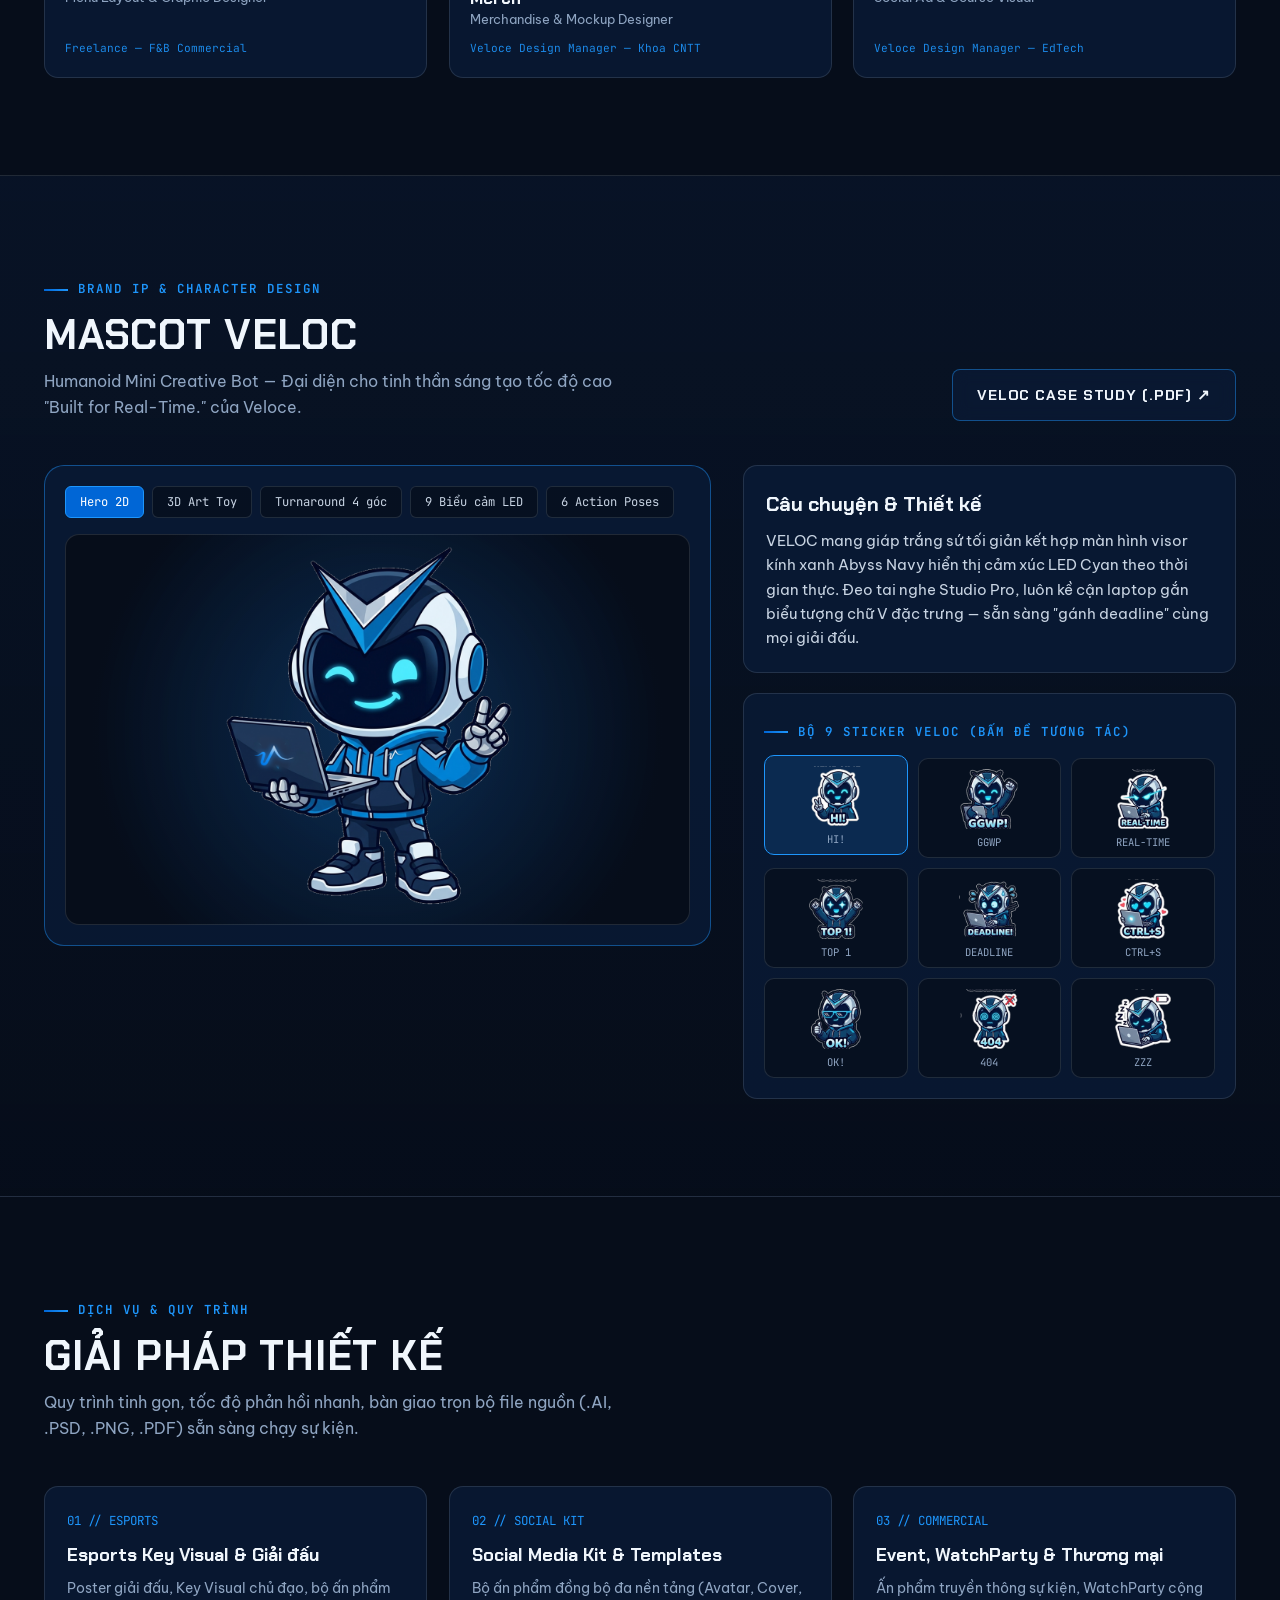
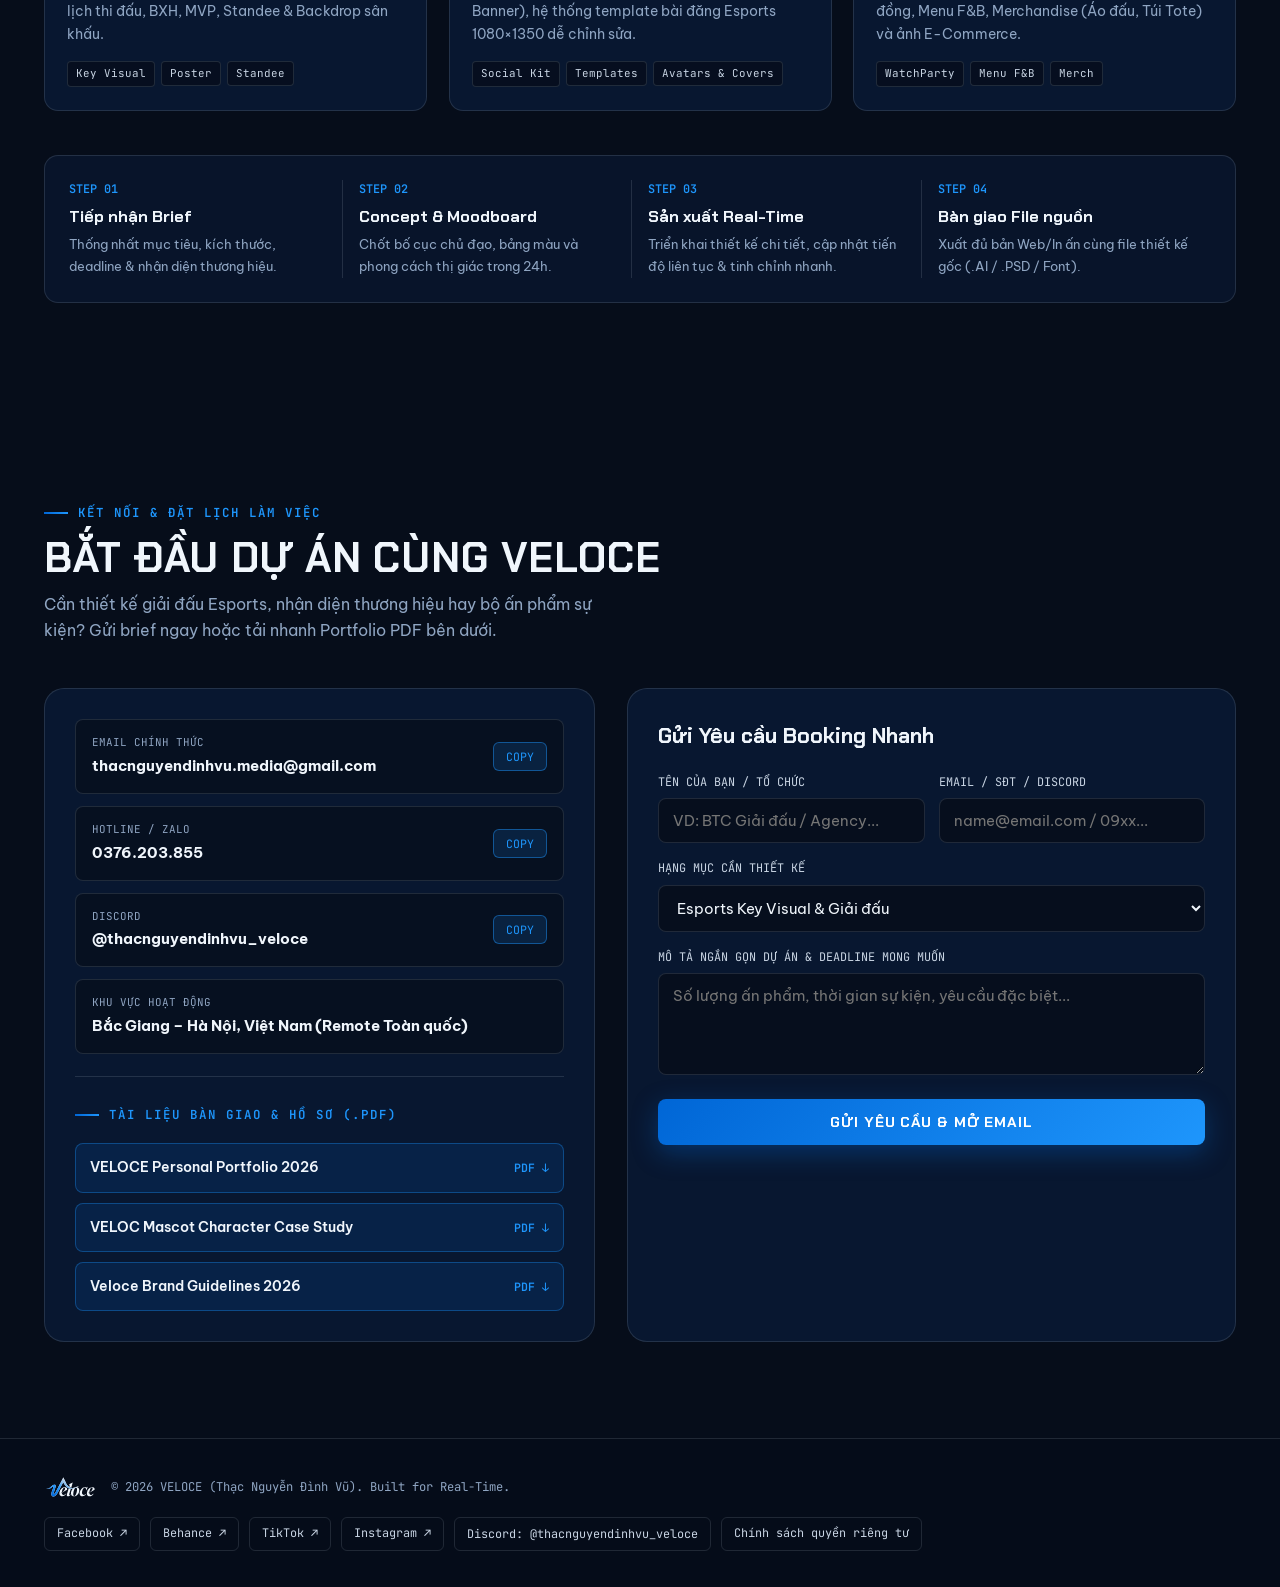
==== commit a8a2b618: "Add files via upload" ====
--- a/index.html
+++ b/index.html
@@ -420,6 +420,7 @@
         <a href="https://www.tiktok.com/@nguyendinhvu_veloce" target="_blank" rel="noopener" class="social-pill">TikTok ↗</a>
         <a href="https://www.instagram.com/thacnguyendinhvu_veloce" target="_blank" rel="noopener" class="social-pill">Instagram ↗</a>
         <button type="button" class="social-pill copy-btn" data-copy="@thacnguyendinhvu_veloce" style="background:none;">Discord: @thacnguyendinhvu_veloce</button>
+        <a href="privacy.html" class="social-pill" data-i18n="footer_privacy">Chính sách quyền riêng tư</a>
       </div>
     </div>
   </footer>
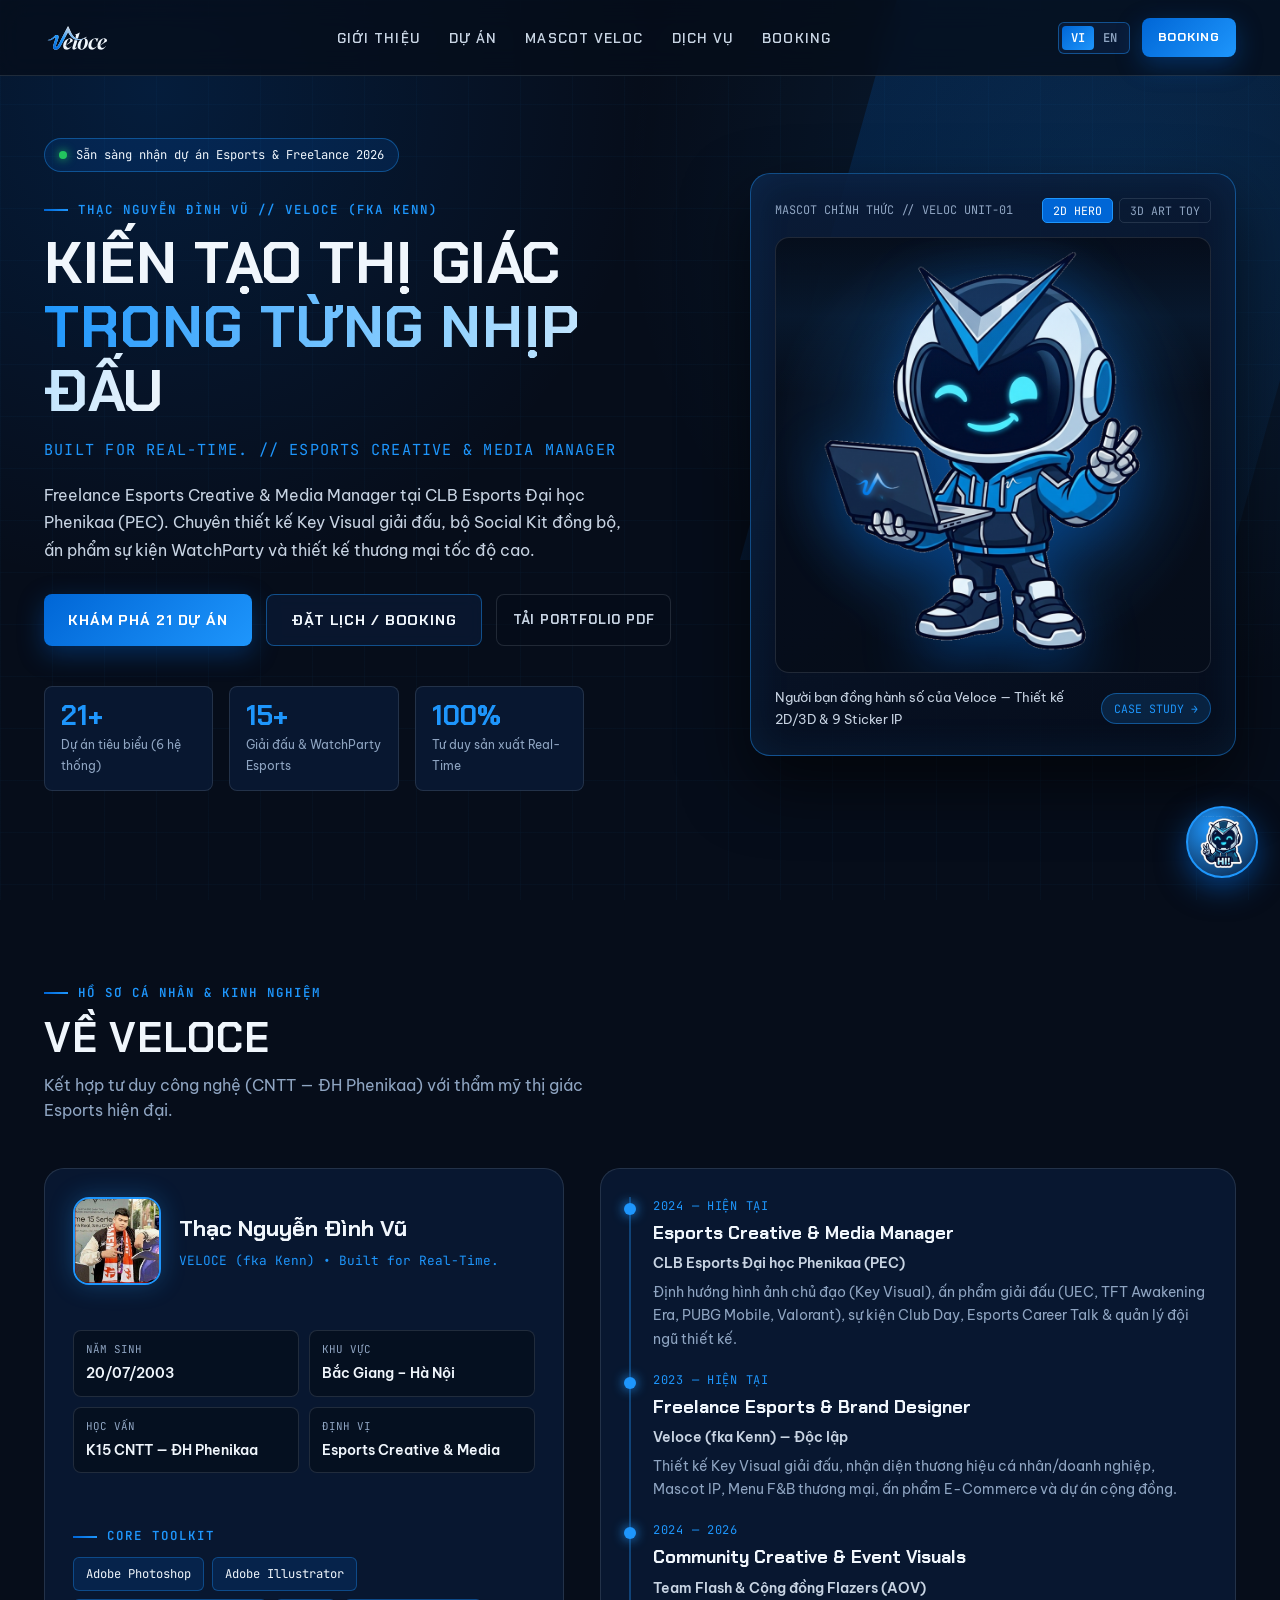
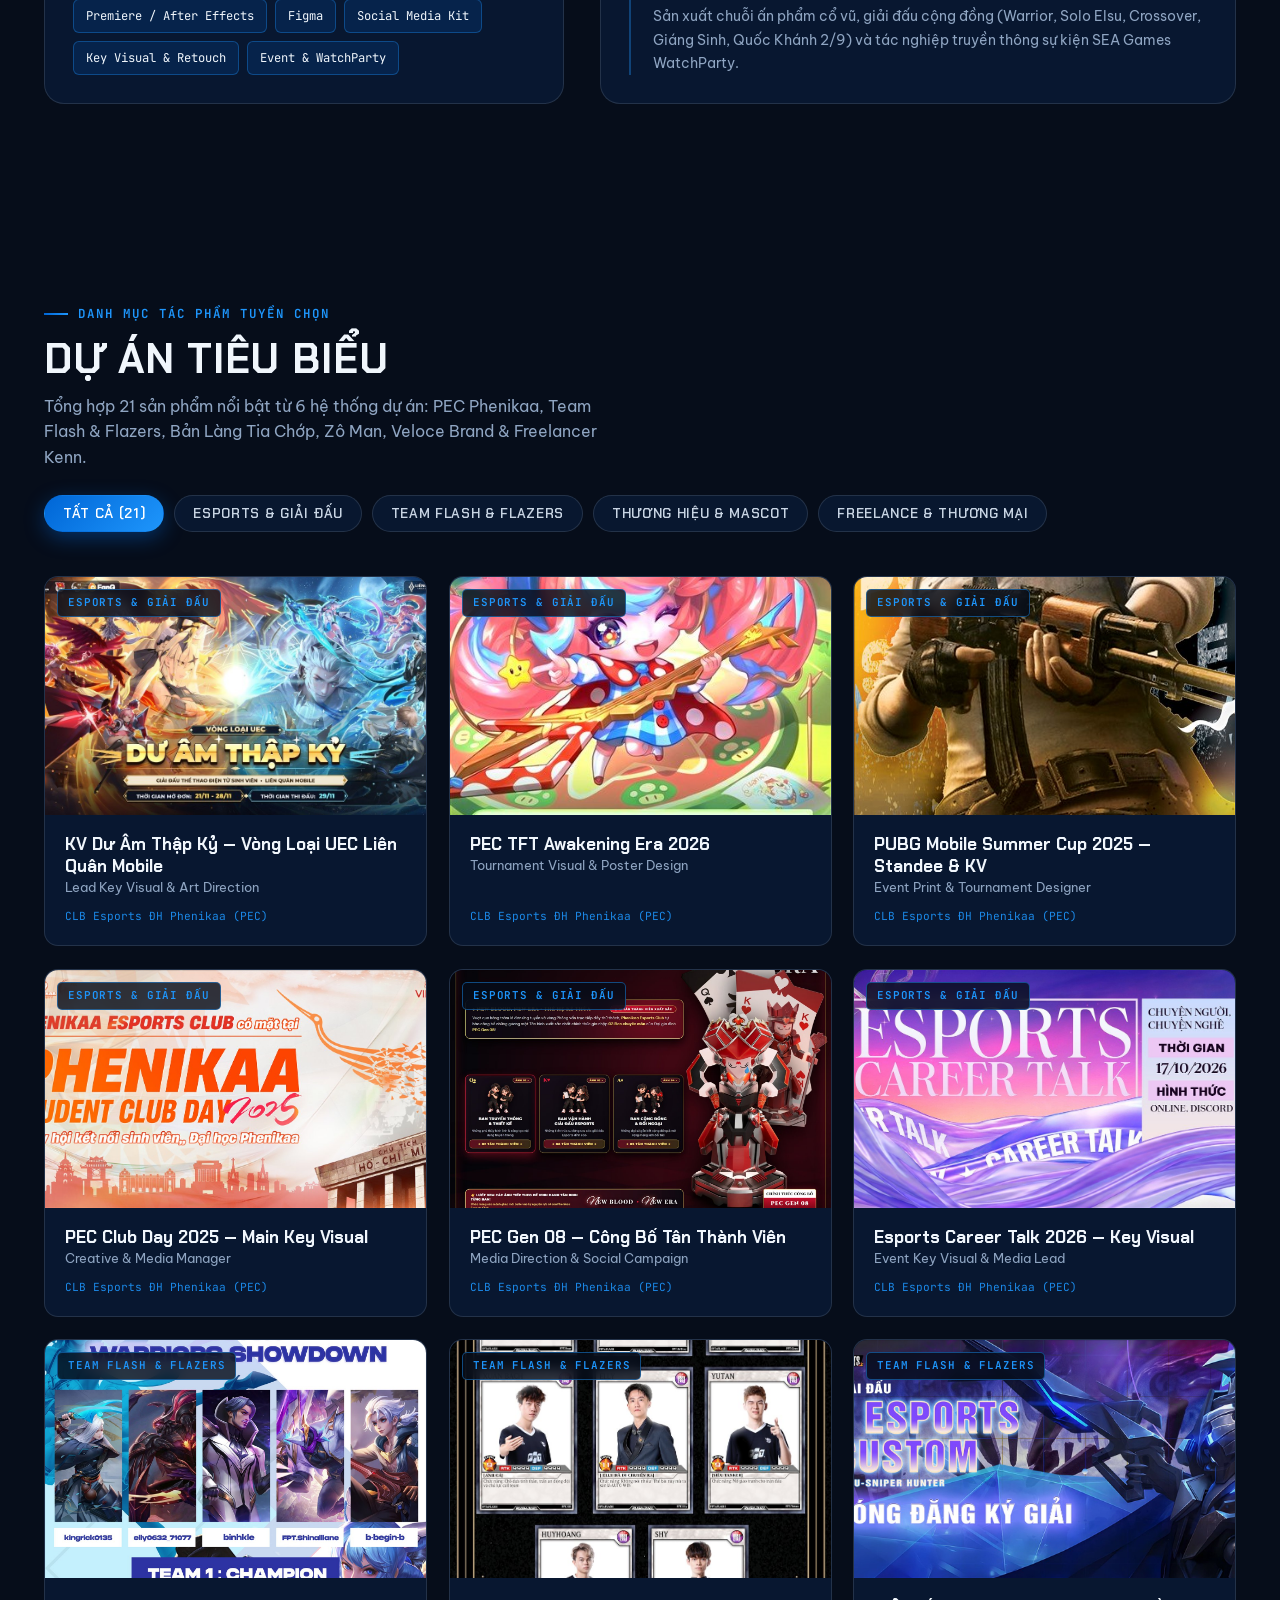
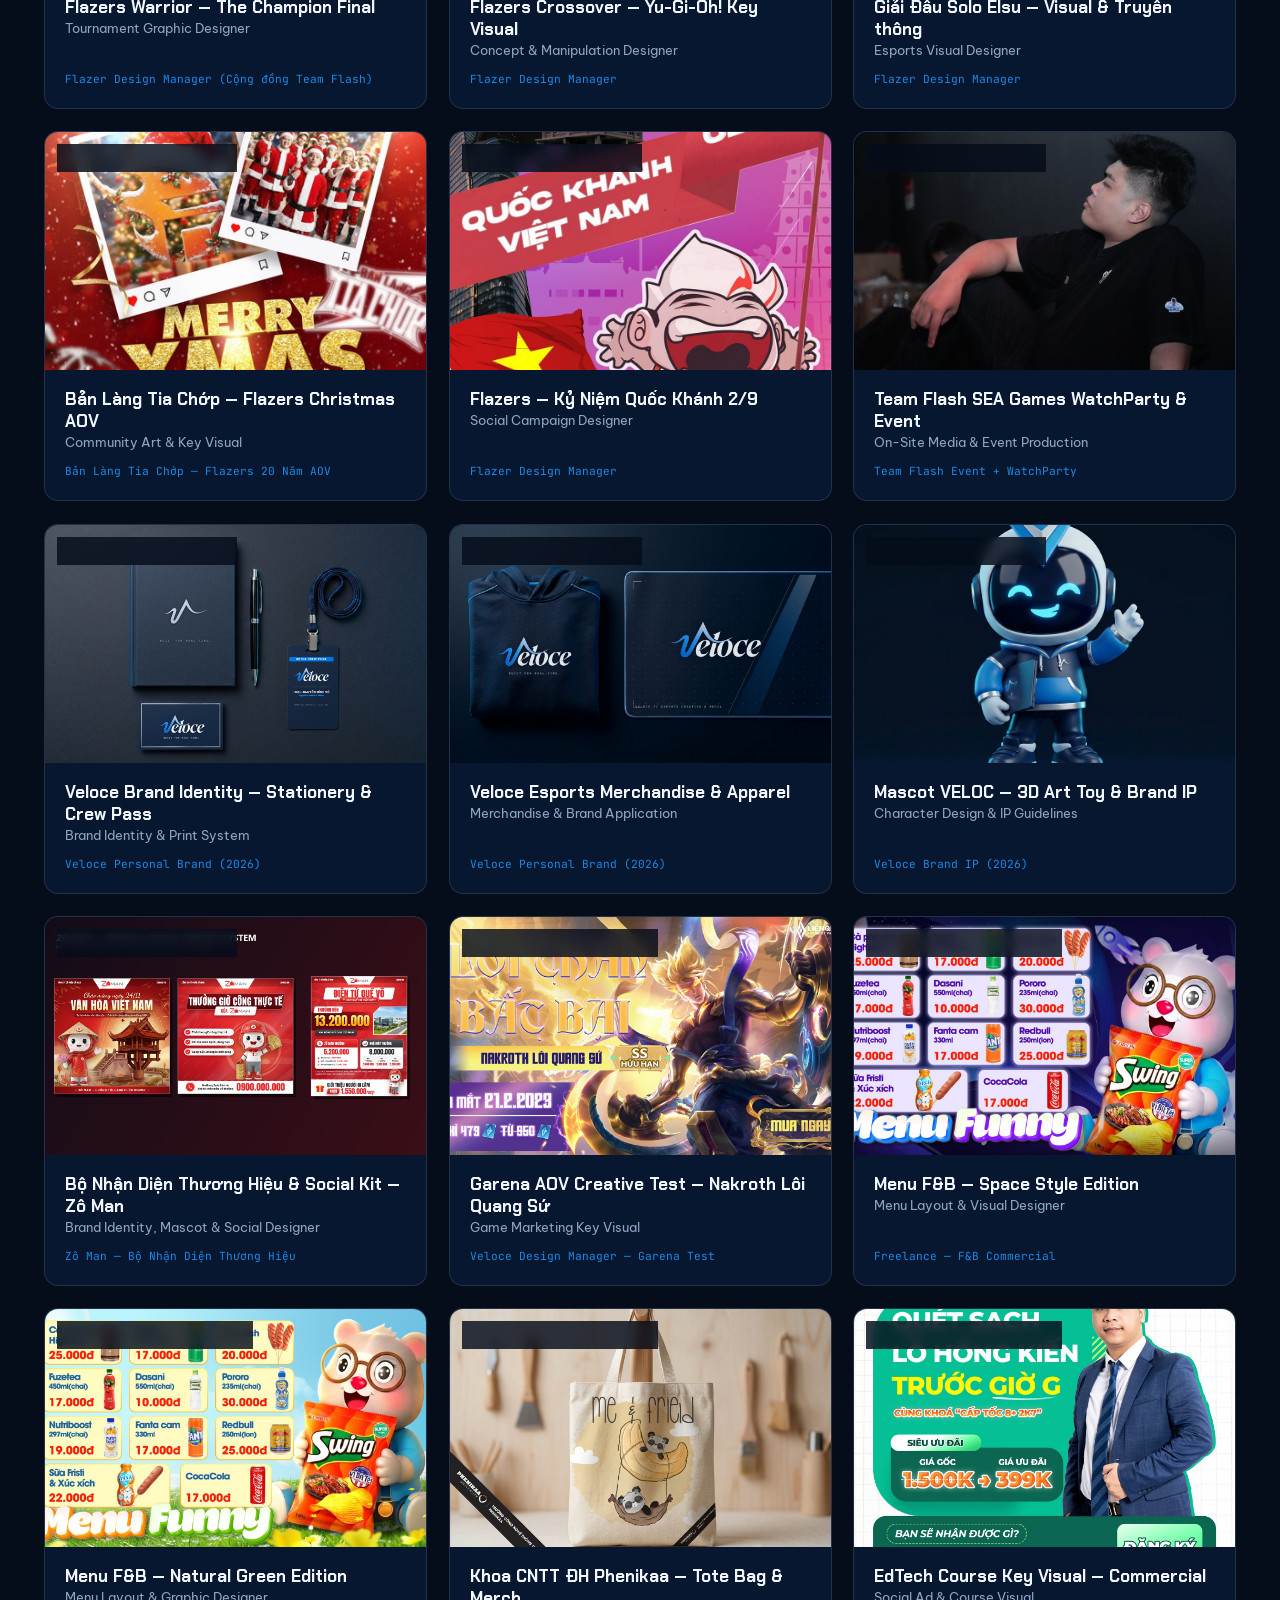
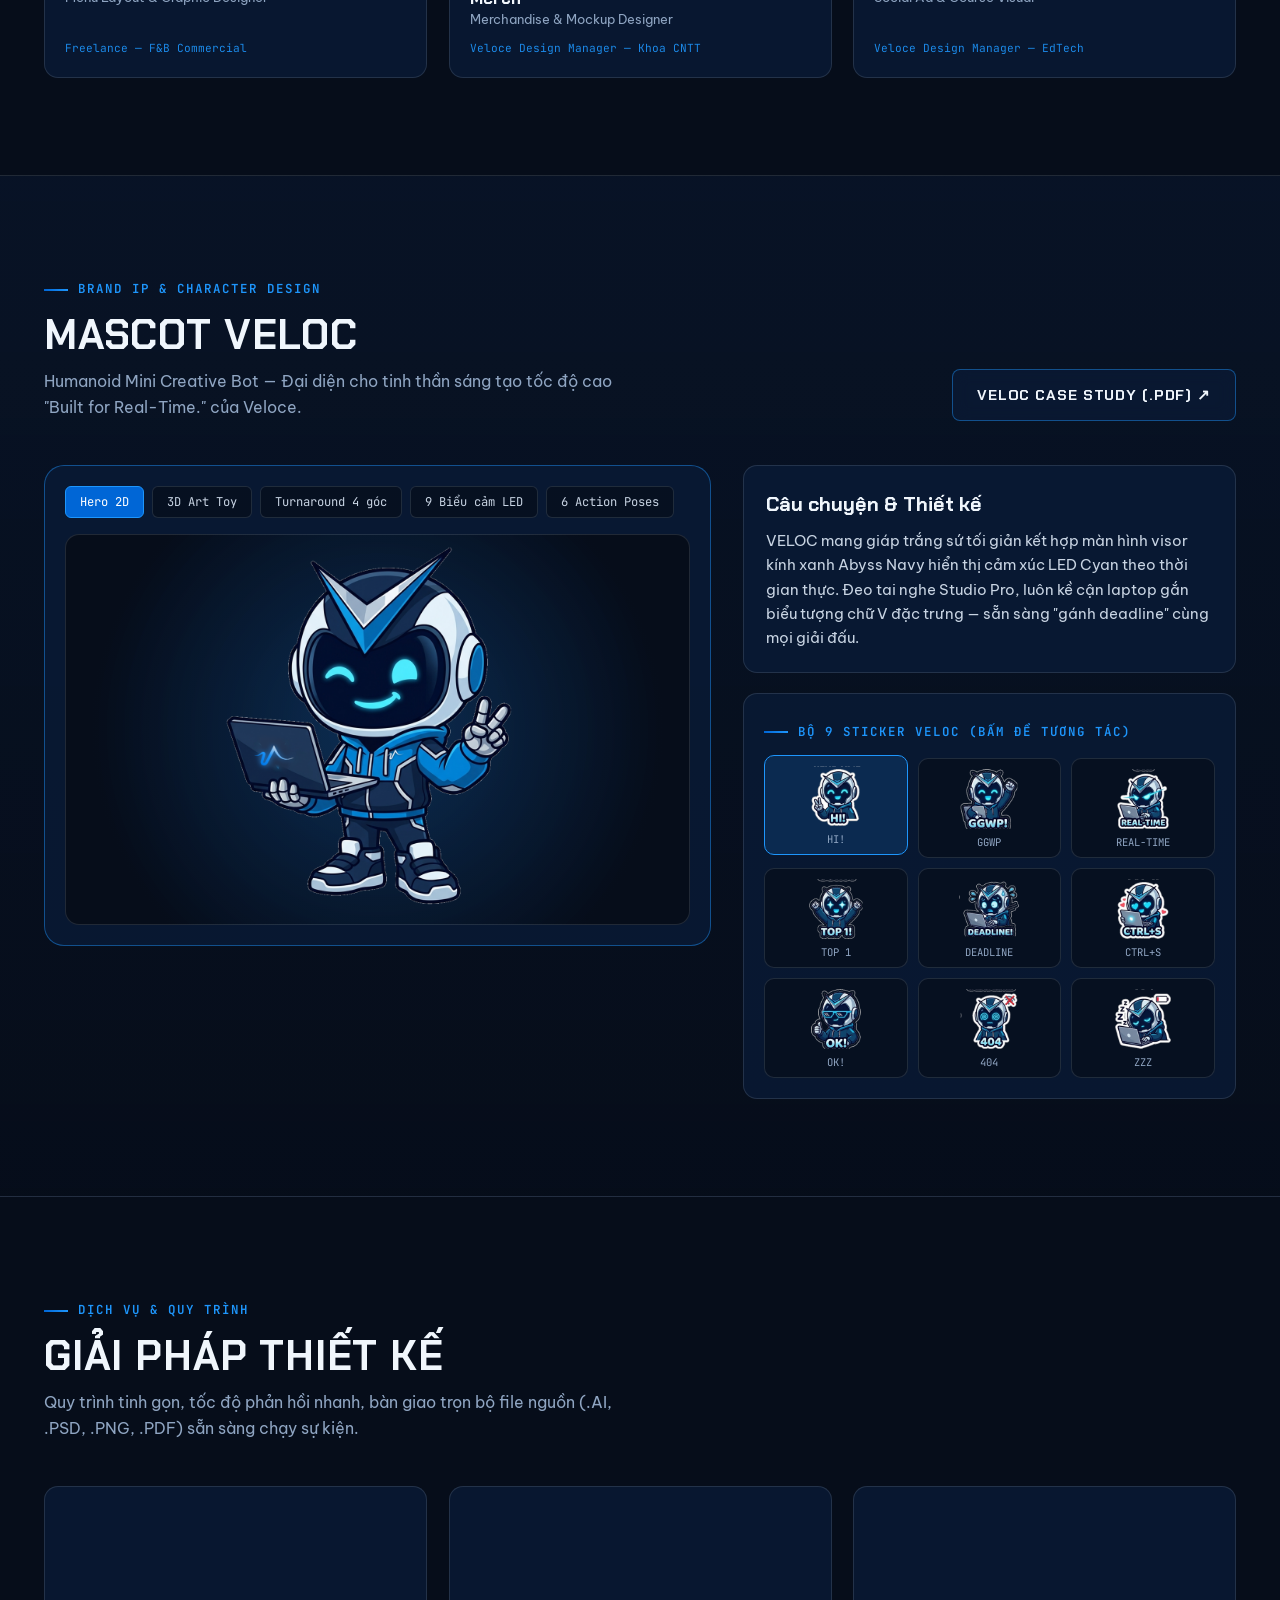
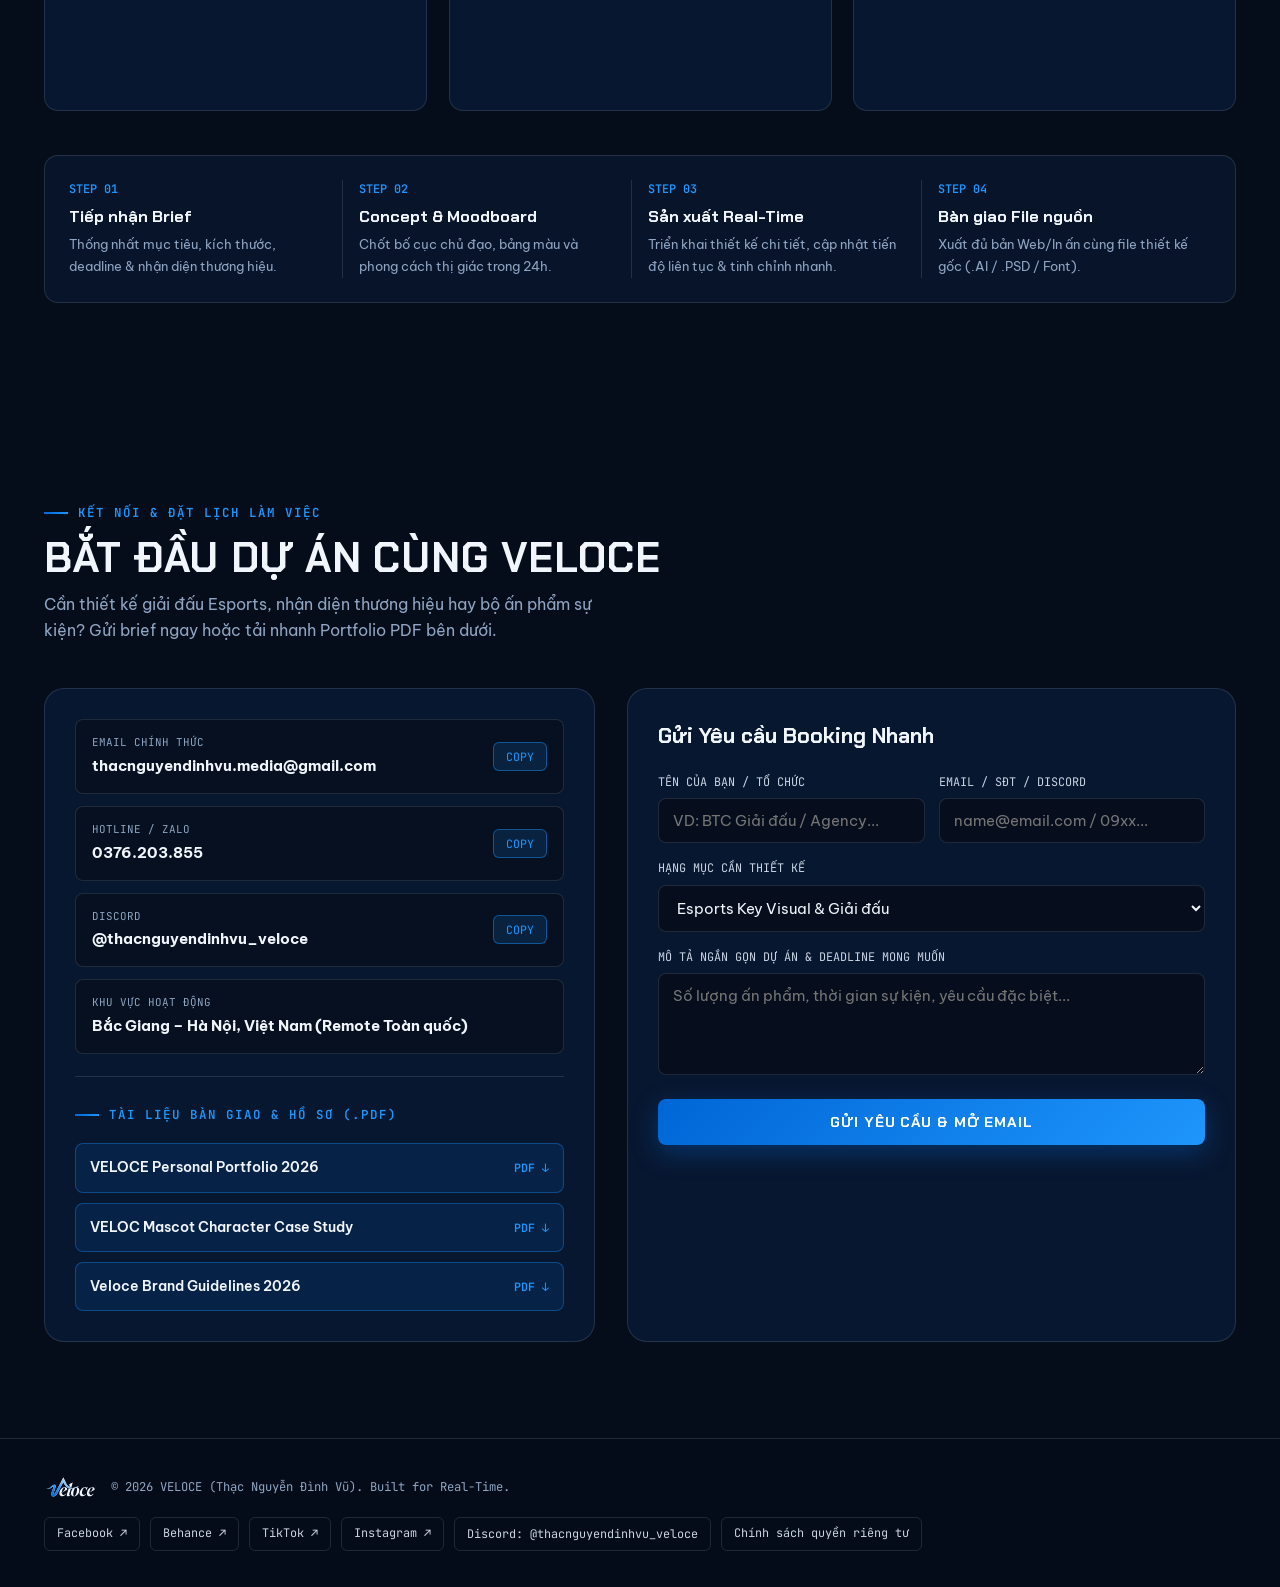
==== commit 43064ed2: "Merge branch 'main' into vercel/install-and-configure-vercel-w-ie3rsj" ====
--- a/index.html
+++ b/index.html
@@ -10,6 +10,12 @@
   <link rel="preconnect" href="https://fonts.gstatic.com" crossorigin>
   <link href="https://fonts.googleapis.com/css2?family=Be+Vietnam+Pro:ital,wght@0,400;0,500;0,600;0,700;1,400&family=Chakra+Petch:ital,wght@0,500;0,600;0,700;1,700&family=JetBrains+Mono:wght@400;500;600;700&display=swap" rel="stylesheet">
   <link rel="stylesheet" href="styles.css">
+  
+  <!-- Vercel Web Analytics -->
+  <script>
+    window.va = window.va || function () { (window.vaq = window.vaq || []).push(arguments); };
+  </script>
+  <script defer src="/_vercel/insights/script.js"></script>
 </head>
 <body>
 
